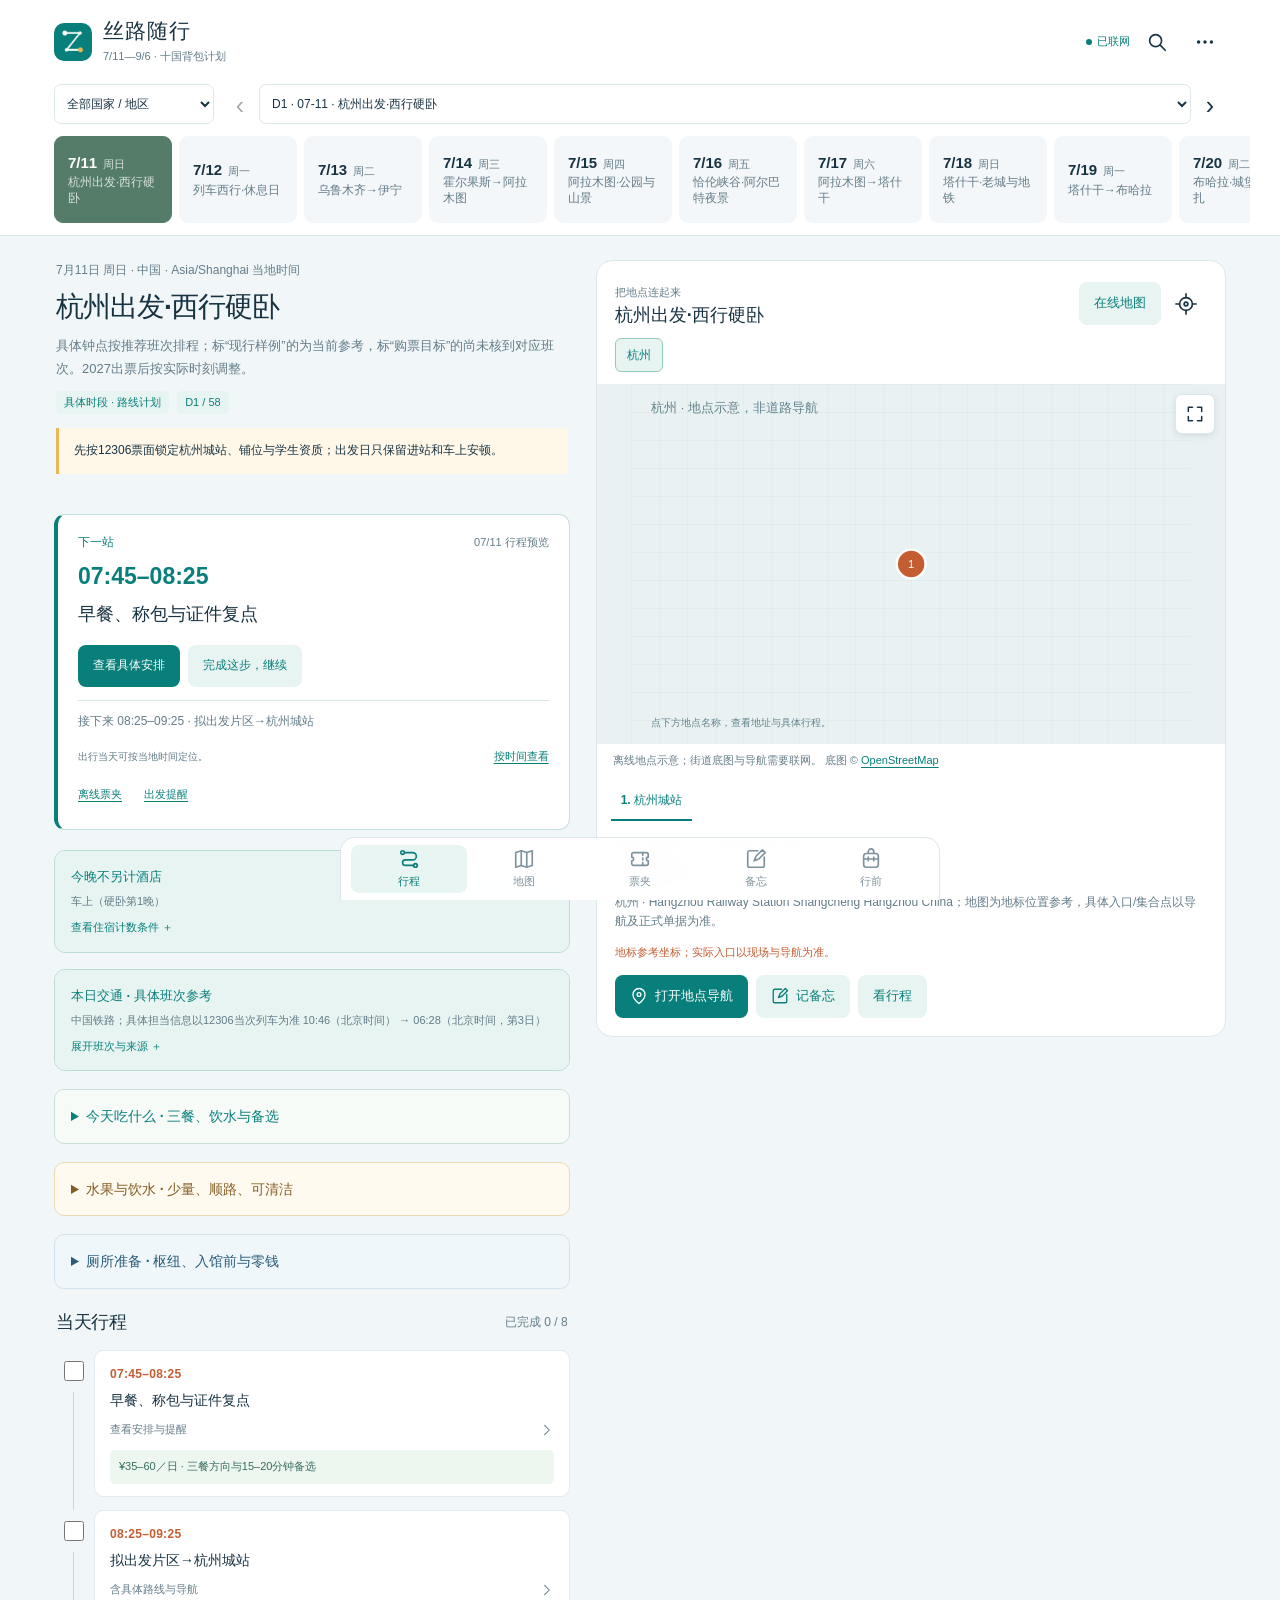
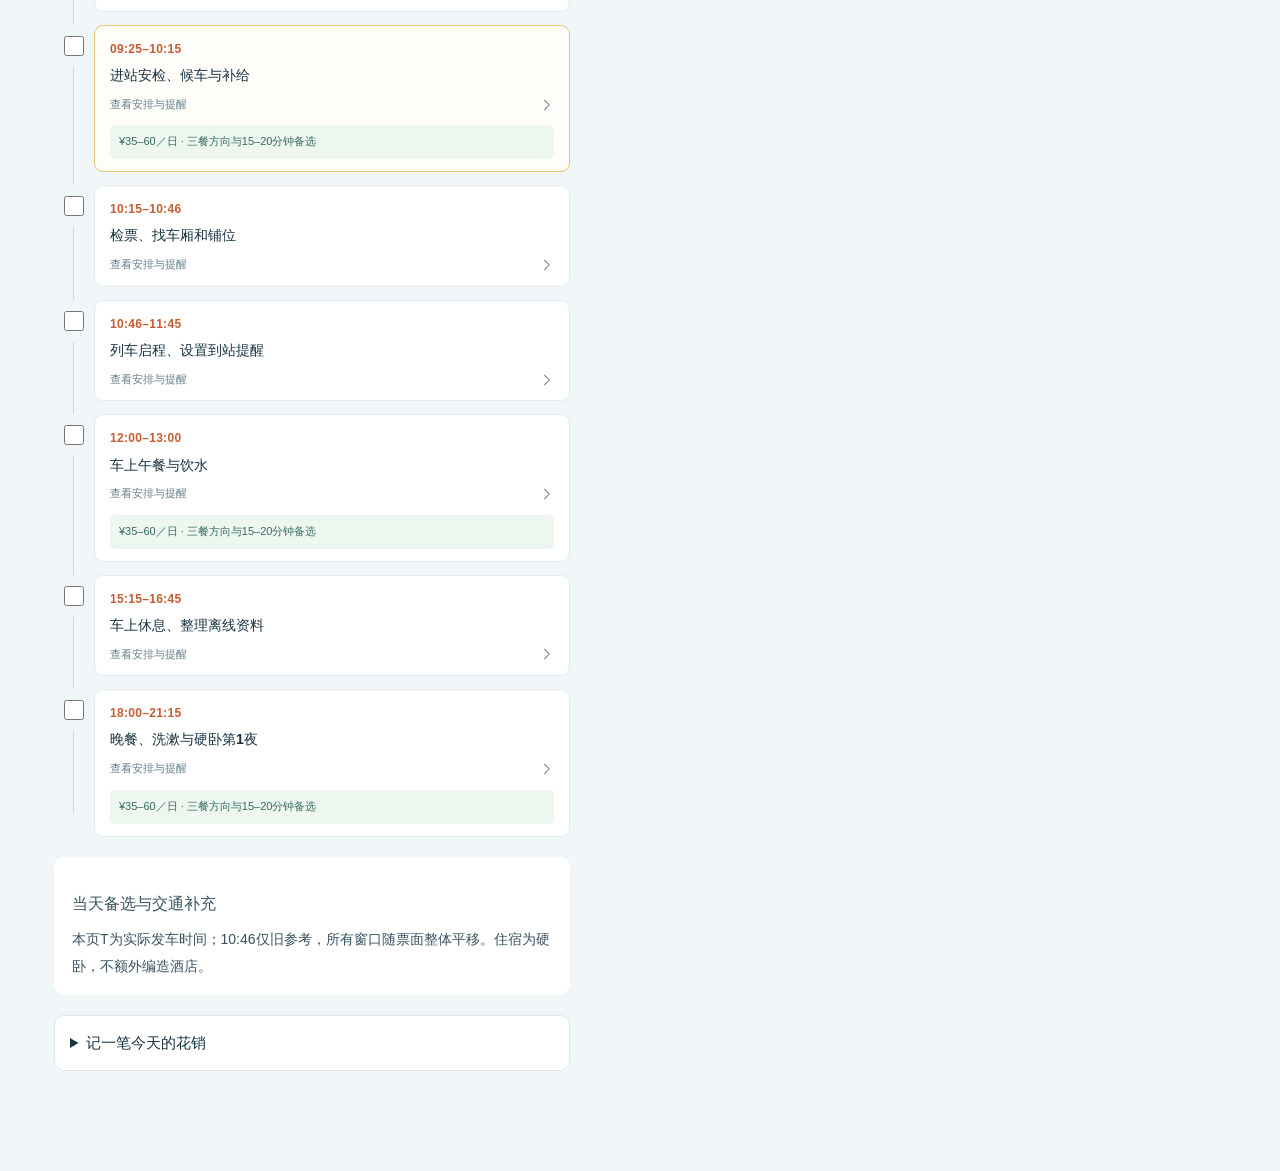
==== index.html @ de825d1d "Confirm JU851 and Pegasus Egypt flights without exposing payments" ====
<!doctype html>
<html lang="zh-CN">
<head>
  <meta charset="utf-8">
  <meta name="viewport" content="width=device-width,initial-scale=1,viewport-fit=cover">
  <meta name="theme-color" content="#087f7a">
  <meta name="apple-mobile-web-app-capable" content="yes">
  <meta name="apple-mobile-web-app-status-bar-style" content="default">
  <meta name="description" content="2027暑假十国背包计划，58天逐日路线、地图、预算、备忘与离线票夹。">
  <title>丝路随行 · 地图与备忘</title>
  <link rel="manifest" href="./manifest.webmanifest">
  <link rel="icon" href="./icon-192.png">
  <link rel="apple-touch-icon" href="./icon-192.png">
  <link rel="stylesheet" href="./vendor/leaflet.css">
  <link rel="stylesheet" href="./app.css?v=20">
  <link rel="stylesheet" href="./stays.css?v=20">
  <link rel="stylesheet" href="./postcards.css?v=20">
  <script defer src="./data.js?v=20"></script>
  <script defer src="./food.js?v=20"></script>
  <link rel="stylesheet" href="./dining.css?v=20">
  <script defer src="./dining-data.js?v=20"></script>
  <script defer src="./dining.js?v=20"></script>
  <script defer src="./fruit.js?v=20"></script>
  <script defer src="./toilets.js?v=20"></script>
  <script defer src="./vendor/leaflet.js"></script>
  <script defer src="./stays.js?v=20"></script>
  <script defer src="./postcards.js?v=20"></script>
  <script defer src="./private-vault.js?v=20"></script>
  <script defer src="./preparation.js?v=20"></script>
  <script defer src="./trip-tools.js?v=20"></script>
  <script defer src="./planning.js?v=20"></script>
  <script defer src="./flight-watch.js?v=20"></script>
  <link rel="stylesheet" href="./booking-calendar.css?v=20">
  <script defer src="./booking-data.js?v=20"></script>
  <script defer src="./booking-calendar.js?v=20"></script>
  <script defer src="./fare-targets.js?v=20"></script>
  <script defer src="./revision58.js?v=20"></script>
  <script defer src="./app.js?v=20"></script>
</head>
<body data-view="journey">
  <header class="app-header">
    <div class="header-inner">
      <button class="brand" data-view="journey" aria-label="丝路随行首页"><img src="./icon-192.png" alt="" width="38" height="38"><span><strong>丝路随行</strong><small>7/11—9/6 · 十国背包计划</small></span></button>
      <div class="header-actions"><span class="connection" id="connection" role="status">准备就绪</span><button class="icon-button" id="search-open" aria-label="搜索行程" data-icon="search"></button><button class="icon-button" id="help-open" aria-label="离线、安装与备份" data-icon="more"></button></div>
    </div>
    <div class="trip-navigator"><label><span class="sr-only">按国家选择</span><select id="country-filter" aria-label="按国家选择"></select></label><div class="day-select"><button class="icon-button" id="day-prev" aria-label="前一天">‹</button><label><span class="sr-only">跳到行程日期</span><select id="day-jump" aria-label="跳到行程日期"></select></label><button class="icon-button" id="day-next" aria-label="后一天">›</button></div></div>
    <nav class="day-strip" aria-label="选择行程日期" id="day-tabs"></nav>
  </header>
  <main class="app-main">
    <section id="journey-view" class="journey-view" aria-label="当天行程"></section>
    <section id="map-view" class="map-view" aria-label="地图">
      <div class="map-top"><div><span class="section-kicker">把地点连起来</span><h2 id="map-title">当天路线</h2></div><div class="map-top-actions"><button class="soft-button" id="map-mode">路线示意</button><button class="icon-button" id="map-locate" aria-label="定位我" data-icon="locate"></button></div></div>
      <div class="city-strip" id="city-tabs" aria-label="地图城市"></div>
      <div class="map-canvas-wrap"><div id="map-canvas" aria-label="可缩放的当天地点地图"></div><div id="map-sketch" class="map-sketch" hidden></div><button class="fit-map" id="map-fit" aria-label="显示当天全部地点" data-icon="expand"></button></div>
      <p class="map-caption" id="map-caption">连线仅示意游览顺序；实际道路与换乘请看导航。</p>
      <div class="place-strip" id="place-strip" aria-label="选择地点"></div>
      <div id="place-card" class="place-card"></div>
      <div id="dining-map-list"></div>
    </section>
    <section id="vault-view" class="vault-view" aria-label="离线票夹"></section>
    <section id="notes-view" class="notes-view" aria-label="备忘与清单"></section>
    <section id="guide-view" class="guide-view" aria-label="行前资料"></section>
  </main>
  <nav class="bottom-nav" aria-label="主要功能">
    <button data-view="journey" aria-current="page"><span data-icon="route"></span><span>行程</span></button>
    <button data-view="map"><span data-icon="map"></span><span>地图</span></button>
    <button data-view="vault"><span data-icon="ticket"></span><span>票夹</span></button>
    <button data-view="notes"><span data-icon="note"></span><span>备忘</span></button>
    <button data-view="guide"><span data-icon="bag"></span><span>行前</span></button>
  </nav>
  <dialog id="search-dialog" class="search-dialog"><div class="dialog-top"><h2>找一找</h2><button class="icon-button" data-close="search-dialog" aria-label="关闭搜索" data-icon="close"></button></div><label class="search-box"><span data-icon="search"></span><input id="search-input" type="search" placeholder="厕所、餐店、瀑布、车站、时间…" autocomplete="off"></label><div id="search-results" class="search-results"></div></dialog>
  <dialog id="help-dialog" class="help-dialog"><div class="dialog-top"><h2>放进口袋</h2><button class="icon-button" data-close="help-dialog" aria-label="关闭帮助" data-icon="close"></button></div><div class="help-content"><h3>像应用一样使用</h3><p>用手机的 Safari 或 Chrome 打开。在浏览器菜单中选择“添加到主屏幕”。微信里看不到这一项时，先用手机浏览器打开。</p><button class="primary-button" id="install-app" hidden>添加到主屏幕</button><p class="app-version">2027十国58天已购航班 v20 · 私密资料口令加密</p><button class="soft-button" id="update-app">检查更新并重新打开</button><h3>独立离线文件</h3><p><a href="./silkloop-offline.html" download="丝路随行_58天离线行程.html">下载完整离线行程 HTML</a>。包含计划、地图示意和行前资料，不含本机备忘、航班观察或票据。</p><h3>先联网打开一次</h3><p id="offline-state">正在准备离线内容…</p><p>行程、厕所位置参考、餐店预算与排队建议、地点示意、清单和备忘可以离线使用。街道底图、实时路线与官网需要网络；这里不会下载整座城市的离线地图。</p><h3>公开行程与加密私密区分开</h3><p>切换手机或浏览器不会自动同步。旅途中可以导出一份备份，之后合并导入；清理浏览器数据会清除本机备忘与票夹。更新应用会保留本机记录。</p><div class="help-actions"><button class="primary-button" id="export-data">导出公开清单进度</button><label class="soft-button file-label">导入备份<input type="file" id="import-data" accept="application/json,.json"></label></div><p class="minor">此导出只含公开清单进度。酒店、航班、私人备忘和实付记录请在私密区导出加密备份；票夹附件原件另存。</p><p class="saved-state" id="storage-state"></p><p class="minor">本轮更新2026/11/10；SJJ航段按本人确认，其他未购航班仍待落实，报价与营业时间需出发前复核。地标与城市参考坐标已区分；实际入口、道路和班次以导航及票面为准。底图 © OpenStreetMap 贡献者。</p></div></dialog>
  <div class="toast" id="toast" role="status" aria-live="polite"></div>
  <noscript><p class="no-script">请在支持 JavaScript 的手机浏览器中打开，以使用日期切换、地图与备忘。</p></noscript>
</body>
</html>
---- vendor/leaflet.css ----
/* required styles */

.leaflet-pane,
.leaflet-tile,
.leaflet-marker-icon,
.leaflet-marker-shadow,
.leaflet-tile-container,
.leaflet-pane > svg,
.leaflet-pane > canvas,
.leaflet-zoom-box,
.leaflet-image-layer,
.leaflet-layer {
	position: absolute;
	left: 0;
	top: 0;
	}
.leaflet-container {
	overflow: hidden;
	}
.leaflet-tile,
.leaflet-marker-icon,
.leaflet-marker-shadow {
	-webkit-user-select: none;
	   -moz-user-select: none;
	        user-select: none;
	  -webkit-user-drag: none;
	}
/* Prevents IE11 from highlighting tiles in blue */
.leaflet-tile::selection {
	background: transparent;
}
/* Safari renders non-retina tile on retina better with this, but Chrome is worse */
.leaflet-safari .leaflet-tile {
	image-rendering: -webkit-optimize-contrast;
	}
/* hack that prevents hw layers "stretching" when loading new tiles */
.leaflet-safari .leaflet-tile-container {
	width: 1600px;
	height: 1600px;
	-webkit-transform-origin: 0 0;
	}
.leaflet-marker-icon,
.leaflet-marker-shadow {
	display: block;
	}
/* .leaflet-container svg: reset svg max-width decleration shipped in Joomla! (joomla.org) 3.x */
/* .leaflet-container img: map is broken in FF if you have max-width: 100% on tiles */
.leaflet-container .leaflet-overlay-pane svg {
	max-width: none !important;
	max-height: none !important;
	}
.leaflet-container .leaflet-marker-pane img,
.leaflet-container .leaflet-shadow-pane img,
.leaflet-container .leaflet-tile-pane img,
.leaflet-container img.leaflet-image-layer,
.leaflet-container .leaflet-tile {
	max-width: none !important;
	max-height: none !important;
	width: auto;
	padding: 0;
	}

.leaflet-container img.leaflet-tile {
	/* See: https://bugs.chromium.org/p/chromium/issues/detail?id=600120 */
	mix-blend-mode: plus-lighter;
}

.leaflet-container.leaflet-touch-zoom {
	-ms-touch-action: pan-x pan-y;
	touch-action: pan-x pan-y;
	}
.leaflet-container.leaflet-touch-drag {
	-ms-touch-action: pinch-zoom;
	/* Fallback for FF which doesn't support pinch-zoom */
	touch-action: none;
	touch-action: pinch-zoom;
}
.leaflet-container.leaflet-touch-drag.leaflet-touch-zoom {
	-ms-touch-action: none;
	touch-action: none;
}
.leaflet-container {
	-webkit-tap-highlight-color: transparent;
}
.leaflet-container a {
	-webkit-tap-highlight-color: rgba(51, 181, 229, 0.4);
}
.leaflet-tile {
	filter: inherit;
	visibility: hidden;
	}
.leaflet-tile-loaded {
	visibility: inherit;
	}
.leaflet-zoom-box {
	width: 0;
	height: 0;
	-moz-box-sizing: border-box;
	     box-sizing: border-box;
	z-index: 800;
	}
/* workaround for https://bugzilla.mozilla.org/show_bug.cgi?id=888319 */
.leaflet-overlay-pane svg {
	-moz-user-select: none;
	}

.leaflet-pane         { z-index: 400; }

.leaflet-tile-pane    { z-index: 200; }
.leaflet-overlay-pane { z-index: 400; }
.leaflet-shadow-pane  { z-index: 500; }
.leaflet-marker-pane  { z-index: 600; }
.leaflet-tooltip-pane   { z-index: 650; }
.leaflet-popup-pane   { z-index: 700; }

.leaflet-map-pane canvas { z-index: 100; }
.leaflet-map-pane svg    { z-index: 200; }

.leaflet-vml-shape {
	width: 1px;
	height: 1px;
	}
.lvml {
	behavior: url(#default#VML);
	display: inline-block;
	position: absolute;
	}


/* control positioning */

.leaflet-control {
	position: relative;
	z-index: 800;
	pointer-events: visiblePainted; /* IE 9-10 doesn't have auto */
	pointer-events: auto;
	}
.leaflet-top,
.leaflet-bottom {
	position: absolute;
	z-index: 1000;
	pointer-events: none;
	}
.leaflet-top {
	top: 0;
	}
.leaflet-right {
	right: 0;
	}
.leaflet-bottom {
	bottom: 0;
	}
.leaflet-left {
	left: 0;
	}
.leaflet-control {
	float: left;
	clear: both;
	}
.leaflet-right .leaflet-control {
	float: right;
	}
.leaflet-top .leaflet-control {
	margin-top: 10px;
	}
.leaflet-bottom .leaflet-control {
	margin-bottom: 10px;
	}
.leaflet-left .leaflet-control {
	margin-left: 10px;
	}
.leaflet-right .leaflet-control {
	margin-right: 10px;
	}


/* zoom and fade animations */

.leaflet-fade-anim .leaflet-popup {
	opacity: 0;
	-webkit-transition: opacity 0.2s linear;
	   -moz-transition: opacity 0.2s linear;
	        transition: opacity 0.2s linear;
	}
.leaflet-fade-anim .leaflet-map-pane .leaflet-popup {
	opacity: 1;
	}
.leaflet-zoom-animated {
	-webkit-transform-origin: 0 0;
	    -ms-transform-origin: 0 0;
	        transform-origin: 0 0;
	}
svg.leaflet-zoom-animated {
	will-change: transform;
}

.leaflet-zoom-anim .leaflet-zoom-animated {
	-webkit-transition: -webkit-transform 0.25s cubic-bezier(0,0,0.25,1);
	   -moz-transition:    -moz-transform 0.25s cubic-bezier(0,0,0.25,1);
	        transition:         transform 0.25s cubic-bezier(0,0,0.25,1);
	}
.leaflet-zoom-anim .leaflet-tile,
.leaflet-pan-anim .leaflet-tile {
	-webkit-transition: none;
	   -moz-transition: none;
	        transition: none;
	}

.leaflet-zoom-anim .leaflet-zoom-hide {
	visibility: hidden;
	}


/* cursors */

.leaflet-interactive {
	cursor: pointer;
	}
.leaflet-grab {
	cursor: -webkit-grab;
	cursor:    -moz-grab;
	cursor:         grab;
	}
.leaflet-crosshair,
.leaflet-crosshair .leaflet-interactive {
	cursor: crosshair;
	}
.leaflet-popup-pane,
.leaflet-control {
	cursor: auto;
	}
.leaflet-dragging .leaflet-grab,
.leaflet-dragging .leaflet-grab .leaflet-interactive,
.leaflet-dragging .leaflet-marker-draggable {
	cursor: move;
	cursor: -webkit-grabbing;
	cursor:    -moz-grabbing;
	cursor:         grabbing;
	}

/* marker & overlays interactivity */
.leaflet-marker-icon,
.leaflet-marker-shadow,
.leaflet-image-layer,
.leaflet-pane > svg path,
.leaflet-tile-container {
	pointer-events: none;
	}

.leaflet-marker-icon.leaflet-interactive,
.leaflet-image-layer.leaflet-interactive,
.leaflet-pane > svg path.leaflet-interactive,
svg.leaflet-image-layer.leaflet-interactive path {
	pointer-events: visiblePainted; /* IE 9-10 doesn't have auto */
	pointer-events: auto;
	}

/* visual tweaks */

.leaflet-container {
	background: #ddd;
	outline-offset: 1px;
	}
.leaflet-container a {
	color: #0078A8;
	}
.leaflet-zoom-box {
	border: 2px dotted #38f;
	background: rgba(255,255,255,0.5);
	}


/* general typography */
.leaflet-container {
	font-family: "Helvetica Neue", Arial, Helvetica, sans-serif;
	font-size: 12px;
	font-size: 0.75rem;
	line-height: 1.5;
	}


/* general toolbar styles */

.leaflet-bar {
	box-shadow: 0 1px 5px rgba(0,0,0,0.65);
	border-radius: 4px;
	}
.leaflet-bar a {
	background-color: #fff;
	border-bottom: 1px solid #ccc;
	width: 26px;
	height: 26px;
	line-height: 26px;
	display: block;
	text-align: center;
	text-decoration: none;
	color: black;
	}
.leaflet-bar a,
.leaflet-control-layers-toggle {
	background-position: 50% 50%;
	background-repeat: no-repeat;
	display: block;
	}
.leaflet-bar a:hover,
.leaflet-bar a:focus {
	background-color: #f4f4f4;
	}
.leaflet-bar a:first-child {
	border-top-left-radius: 4px;
	border-top-right-radius: 4px;
	}
.leaflet-bar a:last-child {
	border-bottom-left-radius: 4px;
	border-bottom-right-radius: 4px;
	border-bottom: none;
	}
.leaflet-bar a.leaflet-disabled {
	cursor: default;
	background-color: #f4f4f4;
	color: #bbb;
	}

.leaflet-touch .leaflet-bar a {
	width: 30px;
	height: 30px;
	line-height: 30px;
	}
.leaflet-touch .leaflet-bar a:first-child {
	border-top-left-radius: 2px;
	border-top-right-radius: 2px;
	}
.leaflet-touch .leaflet-bar a:last-child {
	border-bottom-left-radius: 2px;
	border-bottom-right-radius: 2px;
	}

/* zoom control */

.leaflet-control-zoom-in,
.leaflet-control-zoom-out {
	font: bold 18px 'Lucida Console', Monaco, monospace;
	text-indent: 1px;
	}

.leaflet-touch .leaflet-control-zoom-in, .leaflet-touch .leaflet-control-zoom-out  {
	font-size: 22px;
	}


/* layers control */

.leaflet-control-layers {
	box-shadow: 0 1px 5px rgba(0,0,0,0.4);
	background: #fff;
	border-radius: 5px;
	}
.leaflet-control-layers-toggle {
	background-image: url(images/layers.png);
	width: 36px;
	height: 36px;
	}
.leaflet-retina .leaflet-control-layers-toggle {
	background-image: url(images/layers-2x.png);
	background-size: 26px 26px;
	}
.leaflet-touch .leaflet-control-layers-toggle {
	width: 44px;
	height: 44px;
	}
.leaflet-control-layers .leaflet-control-layers-list,
.leaflet-control-layers-expanded .leaflet-control-layers-toggle {
	display: none;
	}
.leaflet-control-layers-expanded .leaflet-control-layers-list {
	display: block;
	position: relative;
	}
.leaflet-control-layers-expanded {
	padding: 6px 10px 6px 6px;
	color: #333;
	background: #fff;
	}
.leaflet-control-layers-scrollbar {
	overflow-y: scroll;
	overflow-x: hidden;
	padding-right: 5px;
	}
.leaflet-control-layers-selector {
	margin-top: 2px;
	position: relative;
	top: 1px;
	}
.leaflet-control-layers label {
	display: block;
	font-size: 13px;
	font-size: 1.08333em;
	}
.leaflet-control-layers-separator {
	height: 0;
	border-top: 1px solid #ddd;
	margin: 5px -10px 5px -6px;
	}

/* Default icon URLs */
.leaflet-default-icon-path { /* used only in path-guessing heuristic, see L.Icon.Default */
	background-image: url(images/marker-icon.png);
	}


/* attribution and scale controls */

.leaflet-container .leaflet-control-attribution {
	background: #fff;
	background: rgba(255, 255, 255, 0.8);
	margin: 0;
	}
.leaflet-control-attribution,
.leaflet-control-scale-line {
	padding: 0 5px;
	color: #333;
	line-height: 1.4;
	}
.leaflet-control-attribution a {
	text-decoration: none;
	}
.leaflet-control-attribution a:hover,
.leaflet-control-attribution a:focus {
	text-decoration: underline;
	}
.leaflet-attribution-flag {
	display: inline !important;
	vertical-align: baseline !important;
	width: 1em;
	height: 0.6669em;
	}
.leaflet-left .leaflet-control-scale {
	margin-left: 5px;
	}
.leaflet-bottom .leaflet-control-scale {
	margin-bottom: 5px;
	}
.leaflet-control-scale-line {
	border: 2px solid #777;
	border-top: none;
	line-height: 1.1;
	padding: 2px 5px 1px;
	white-space: nowrap;
	-moz-box-sizing: border-box;
	     box-sizing: border-box;
	background: rgba(255, 255, 255, 0.8);
	text-shadow: 1px 1px #fff;
	}
.leaflet-control-scale-line:not(:first-child) {
	border-top: 2px solid #777;
	border-bottom: none;
	margin-top: -2px;
	}
.leaflet-control-scale-line:not(:first-child):not(:last-child) {
	border-bottom: 2px solid #777;
	}

.leaflet-touch .leaflet-control-attribution,
.leaflet-touch .leaflet-control-layers,
.leaflet-touch .leaflet-bar {
	box-shadow: none;
	}
.leaflet-touch .leaflet-control-layers,
.leaflet-touch .leaflet-bar {
	border: 2px solid rgba(0,0,0,0.2);
	background-clip: padding-box;
	}


/* popup */

.leaflet-popup {
	position: absolute;
	text-align: center;
	margin-bottom: 20px;
	}
.leaflet-popup-content-wrapper {
	padding: 1px;
	text-align: left;
	border-radius: 12px;
	}
.leaflet-popup-content {
	margin: 13px 24px 13px 20px;
	line-height: 1.3;
	font-size: 13px;
	font-size: 1.08333em;
	min-height: 1px;
	}
.leaflet-popup-content p {
	margin: 17px 0;
	margin: 1.3em 0;
	}
.leaflet-popup-tip-container {
	width: 40px;
	height: 20px;
	position: absolute;
	left: 50%;
	margin-top: -1px;
	margin-left: -20px;
	overflow: hidden;
	pointer-events: none;
	}
.leaflet-popup-tip {
	width: 17px;
	height: 17px;
	padding: 1px;

	margin: -10px auto 0;
	pointer-events: auto;

	-webkit-transform: rotate(45deg);
	   -moz-transform: rotate(45deg);
	    -ms-transform: rotate(45deg);
	        transform: rotate(45deg);
	}
.leaflet-popup-content-wrapper,
.leaflet-popup-tip {
	background: white;
	color: #333;
	box-shadow: 0 3px 14px rgba(0,0,0,0.4);
	}
.leaflet-container a.leaflet-popup-close-button {
	position: absolute;
	top: 0;
	right: 0;
	border: none;
	text-align: center;
	width: 24px;
	height: 24px;
	font: 16px/24px Tahoma, Verdana, sans-serif;
	color: #757575;
	text-decoration: none;
	background: transparent;
	}
.leaflet-container a.leaflet-popup-close-button:hover,
.leaflet-container a.leaflet-popup-close-button:focus {
	color: #585858;
	}
.leaflet-popup-scrolled {
	overflow: auto;
	}

.leaflet-oldie .leaflet-popup-content-wrapper {
	-ms-zoom: 1;
	}
.leaflet-oldie .leaflet-popup-tip {
	width: 24px;
	margin: 0 auto;

	-ms-filter: "progid:DXImageTransform.Microsoft.Matrix(M11=0.70710678, M12=0.70710678, M21=-0.70710678, M22=0.70710678)";
	filter: progid:DXImageTransform.Microsoft.Matrix(M11=0.70710678, M12=0.70710678, M21=-0.70710678, M22=0.70710678);
	}

.leaflet-oldie .leaflet-control-zoom,
.leaflet-oldie .leaflet-control-layers,
.leaflet-oldie .leaflet-popup-content-wrapper,
.leaflet-oldie .leaflet-popup-tip {
	border: 1px solid #999;
	}


/* div icon */

.leaflet-div-icon {
	background: #fff;
	border: 1px solid #666;
	}


/* Tooltip */
/* Base styles for the element that has a tooltip */
.leaflet-tooltip {
	position: absolute;
	padding: 6px;
	background-color: #fff;
	border: 1px solid #fff;
	border-radius: 3px;
	color: #222;
	white-space: nowrap;
	-webkit-user-select: none;
	-moz-user-select: none;
	-ms-user-select: none;
	user-select: none;
	pointer-events: none;
	box-shadow: 0 1px 3px rgba(0,0,0,0.4);
	}
.leaflet-tooltip.leaflet-interactive {
	cursor: pointer;
	pointer-events: auto;
	}
.leaflet-tooltip-top:before,
.leaflet-tooltip-bottom:before,
.leaflet-tooltip-left:before,
.leaflet-tooltip-right:before {
	position: absolute;
	pointer-events: none;
	border: 6px solid transparent;
	background: transparent;
	content: "";
	}

/* Directions */

.leaflet-tooltip-bottom {
	margin-top: 6px;
}
.leaflet-tooltip-top {
	margin-top: -6px;
}
.leaflet-tooltip-bottom:before,
.leaflet-tooltip-top:before {
	left: 50%;
	margin-left: -6px;
	}
.leaflet-tooltip-top:before {
	bottom: 0;
	margin-bottom: -12px;
	border-top-color: #fff;
	}
.leaflet-tooltip-bottom:before {
	top: 0;
	margin-top: -12px;
	margin-left: -6px;
	border-bottom-color: #fff;
	}
.leaflet-tooltip-left {
	margin-left: -6px;
}
.leaflet-tooltip-right {
	margin-left: 6px;
}
.leaflet-tooltip-left:before,
.leaflet-tooltip-right:before {
	top: 50%;
	margin-top: -6px;
	}
.leaflet-tooltip-left:before {
	right: 0;
	margin-right: -12px;
	border-left-color: #fff;
	}
.leaflet-tooltip-right:before {
	left: 0;
	margin-left: -12px;
	border-right-color: #fff;
	}

/* Printing */

@media print {
	/* Prevent printers from removing background-images of controls. */
	.leaflet-control {
		-webkit-print-color-adjust: exact;
		print-color-adjust: exact;
		}
	}
---- app.css ----
:root{--bg:#f1f6f8;--paper:#fff;--ink:#183342;--muted:#637c88;--teal:#087f7a;--light:#e8f4f1;--line:#dce6eb;--orange:#c45d32;--gold:#e7ba56;--day:#087f7a;--safe:env(safe-area-inset-bottom,0px);font-family:-apple-system,BlinkMacSystemFont,"Segoe UI","PingFang SC","Microsoft YaHei",sans-serif;color:var(--ink);background:var(--bg);font-synthesis:none;text-rendering:optimizeLegibility;-webkit-tap-highlight-color:transparent}
*{box-sizing:border-box}body{margin:0;font-size:15px;line-height:1.6}button,input,textarea,select{font:inherit}button,a,input,textarea,select{touch-action:manipulation}button{cursor:pointer;color:inherit}button{border:0;background:none}a{color:var(--teal);text-underline-offset:3px}button:focus-visible,a:focus-visible,input:focus-visible,textarea:focus-visible,select:focus-visible,summary:focus-visible{outline:3px solid var(--gold);outline-offset:3px}button:disabled{opacity:.4;cursor:default}button svg,span[data-icon] svg{width:22px;height:22px;display:block;fill:none;stroke:currentColor;stroke-width:1.8;stroke-linecap:round;stroke-linejoin:round}input[type=checkbox]{accent-color:var(--teal);width:20px;height:20px;flex:none}h1,h2,h3,p{margin:0}h2{font-size:23px;line-height:1.4;letter-spacing:-.5px}h3{font-size:17px;line-height:1.5}small,.minor{font-size:12px;color:var(--muted)}[hidden]{display:none!important}.app-header{background:#fffffff5;position:sticky;top:0;z-index:800;border-bottom:1px solid var(--line);backdrop-filter:blur(14px)}.header-inner{max-width:1220px;margin:auto;display:flex;align-items:center;justify-content:space-between;padding:18px 24px 8px;gap:10px}.brand{padding:0;display:flex;text-align:left;align-items:center;gap:11px;min-height:44px}.brand img{border-radius:10px}.brand strong{display:block;font-size:21px;letter-spacing:1px;line-height:1.25}.brand small{display:block;font-size:11px;margin-top:4px;white-space:nowrap}.header-actions{display:flex;align-items:center;gap:6px}.icon-button{display:inline-grid;place-items:center;width:42px;height:42px;flex:none;border-radius:50%}.icon-button:hover{background:var(--light)}.connection{color:var(--teal);font-size:11px;white-space:nowrap}.connection:before{content:"";display:inline-block;width:6px;height:6px;background:currentColor;border-radius:100%;margin-right:5px}.connection.offline{color:var(--orange)}.day-strip{max-width:1220px;margin:auto;display:flex;gap:7px;overflow-x:auto;padding:12px 24px;scrollbar-width:none}.day-strip::-webkit-scrollbar{display:none}.day-tab{flex:1;min-width:118px;text-align:left;padding:8px 13px;border-radius:9px;line-height:1.3;min-height:56px;background:#f4f7f9;border:1px solid transparent}.day-tab strong{font-size:15px;font-variant-numeric:tabular-nums}.day-tab span{font-size:11px;color:var(--muted);margin-left:6px}.day-tab small{display:block;margin-top:3px}.day-tab[aria-selected=true]{color:#fff;background:var(--day);border-color:var(--day)}.day-tab[aria-selected=true] small,.day-tab[aria-selected=true] span{color:#ffffffc7}.app-main{max-width:1220px;margin:0 auto;padding:24px 24px calc(100px + var(--safe));display:grid;grid-template-columns:minmax(340px,.9fr) minmax(390px,1.1fr);gap:26px;align-items:start}.journey-view,.map-view,.notes-view,.guide-view{min-width:0}.notes-view,.guide-view{grid-column:1/-1;max-width:850px;width:100%;margin:auto;display:none}.map-view{position:sticky;top:165px;background:white;border:1px solid var(--line);border-radius:16px;overflow:hidden}.map-top{display:flex;justify-content:space-between;align-items:center;padding:18px 18px 10px;gap:10px}.map-top h2{font-size:18px;letter-spacing:0}.section-kicker{color:var(--muted);font-size:11px}.map-top-actions{display:flex;align-items:center;gap:4px}.city-strip{display:flex;gap:7px;overflow:auto;padding:0 18px 12px}.chip{border:1px solid var(--line);background:#fff;border-radius:6px;padding:6px 11px;font-size:12px;white-space:nowrap;min-height:34px}.chip[aria-pressed=true]{color:var(--teal);border-color:#94c9bf;background:var(--light)}.map-canvas-wrap{height:360px;position:relative;background:#e6eff0}.map-canvas-wrap #map-canvas{height:100%;width:100%;z-index:1;background:#edf4f5}.map-sketch{position:absolute;inset:0;background:#e9f1f3;z-index:3}.map-sketch svg{width:100%;height:100%}.fit-map{position:absolute;right:10px;top:10px;z-index:500;background:#fff;border:1px solid var(--line);border-radius:7px;padding:9px;box-shadow:0 2px 6px #1933421a}.fit-map svg{width:20px;height:20px;fill:none;stroke:currentColor;stroke-width:1.8}.map-caption{font-size:11px;color:var(--muted);padding:8px 16px 0}.place-strip{display:flex;overflow-x:auto;gap:6px;padding:12px 14px 4px;scrollbar-width:thin}.place-chip{font-size:12px;white-space:nowrap;padding:8px 10px;border-bottom:2px solid transparent;min-height:39px}.place-chip[aria-pressed=true]{color:var(--teal);border-color:var(--teal);font-weight:650}.place-card{padding:12px 18px 18px}.place-card h3{font-size:19px}.place-meta{display:flex;align-items:center;gap:9px;margin-bottom:5px;color:var(--orange);font-size:12px}.place-card p{font-size:12px;color:var(--muted);margin:3px 0 13px;overflow-wrap:anywhere}.place-actions{display:flex;flex-wrap:wrap;gap:8px}.primary-button,.soft-button{display:inline-flex;align-items:center;justify-content:center;gap:7px;min-height:43px;padding:9px 15px;border-radius:8px;font-size:13px;text-decoration:none;line-height:1.45}.primary-button{color:#fff;background:var(--teal)}.primary-button:hover{background:#066964}.soft-button{color:var(--teal);background:var(--light)}.primary-button svg,.soft-button svg{height:18px;width:18px}.day-heading{padding:0 2px 15px}.day-heading .date-label{font-size:12px;color:var(--muted);margin-bottom:5px}.day-heading h1{font-size:28px;line-height:1.4;letter-spacing:-1px;margin:0 0 8px}.day-heading p{color:var(--muted);font-size:13px;line-height:1.8}.day-highlights{margin:14px 0 5px;padding:12px 15px;border-left:3px solid var(--gold);background:#fff8e8;font-size:12px;line-height:1.85}.map-peek{display:none}.schedule-heading{display:flex;justify-content:space-between;align-items:center;margin:21px 2px 15px}.schedule-heading h2{font-size:18px}.progress-label{font-size:12px;color:var(--muted)}.schedule{position:relative}.schedule:before{content:"";position:absolute;left:19px;top:24px;bottom:24px;border-left:1px solid #c7d8de}.step{position:relative;display:grid;grid-template-columns:40px minmax(0,1fr);margin-bottom:13px;scroll-margin-top:190px}.step-check{display:grid;place-items:center;align-self:start;z-index:1;background:var(--bg);height:42px;padding:10px;cursor:pointer}.step-check input{margin:0;border-radius:50%}.step-panel{background:#fff;border-radius:9px;overflow:hidden;border:1px solid #e2ebef}.step.highlight .step-panel{border-color:#e5c675;background:#fffdfa}.step.is-done .step-title{color:var(--muted)}.step.is-done .step-time{color:var(--teal)}.step-toggle{width:100%;padding:14px 15px 12px;display:block;text-align:left;min-height:68px}.step-time{font-size:12px;font-weight:650;letter-spacing:.3px;color:var(--orange);font-variant-numeric:tabular-nums;display:block;margin-bottom:5px}.step-title{font-size:14px;line-height:1.7;display:block;font-weight:600}.step-expand{display:flex;justify-content:space-between;align-items:center;color:var(--muted);font-size:11px;margin-top:8px}.step-expand svg{height:14px;width:14px}.step-detail{padding:0 15px 14px;color:#48616d;font-size:13px;line-height:1.9}.step-detail p{margin:0 0 8px}.step-detail a{display:inline-block;max-width:100%;font-size:12px;margin:4px 8px 5px 0;overflow-wrap:anywhere}.step-controls{display:flex;gap:8px;padding-top:3px}.step-controls .soft-button{min-height:35px;font-size:11px;padding:7px 10px}.extras{padding:15px 18px;background:#fff;border-radius:10px;margin:20px 0}.prose{font-size:14px;color:#385360;line-height:1.95;overflow-wrap:anywhere}.prose h2{font-size:21px;margin:16px 0 14px}.prose h3{font-size:16px;margin:20px 0 10px}.prose p{margin:12px 0}.prose a{display:inline-block;max-width:100%;margin:2px 3px 2px 0}.prose ul,.prose ol{padding-left:21px}.prose li{margin:9px 0}.prose table{display:block;max-width:100%;overflow:auto;border-collapse:collapse;margin:15px 0;font-size:12px;line-height:1.7}.prose th,.prose td{border:1px solid var(--line);padding:9px;min-width:95px;vertical-align:top}.prose th{background:var(--bg)}.prose details{border-top:1px solid var(--line);padding:13px 0}.prose summary{font-weight:650;cursor:pointer;line-height:1.75}.prose details p{font-size:13px}.view-title{display:flex;justify-content:space-between;gap:14px;align-items:center;margin-bottom:20px}.view-title p{font-size:12px;color:var(--muted);margin-top:6px}.note-compose{background:#fff;border-radius:13px;padding:20px;margin:18px 0 25px;border-top:3px solid var(--gold)}textarea,input[type=text],input[type=search],select{border:1px solid #d2e0e5;border-radius:7px;background:#fff;color:var(--ink);padding:11px 12px;width:100%;min-height:44px}textarea{resize:vertical;line-height:1.85;font-size:14px;display:block;min-height:115px}textarea::placeholder,input::placeholder{color:#91a4ad}label.field-label{display:block;font-size:12px;color:var(--muted);margin:12px 0 7px}.compose-foot{display:flex;align-items:center;justify-content:space-between;gap:10px;margin-top:12px}.saved-state{font-size:11px;color:var(--muted);margin:8px 0}.note-card{padding:15px 18px;background:#fff;border-left:3px solid var(--gold);margin-bottom:12px}.note-meta{display:flex;justify-content:space-between;align-items:center;margin-bottom:8px;font-size:12px;color:var(--muted)}.note-card textarea{border:0;background:#fffcf3;padding:9px 11px;min-height:90px}.danger-quiet{font-size:12px;color:#9c5656;min-height:35px;padding:6px 9px}.todo-panel{background:#fff;padding:18px;border-radius:11px;margin-top:25px}.todo-row{display:flex;align-items:flex-start;gap:10px;padding:12px 0;border-bottom:1px solid var(--line)}.todo-row label{display:flex;align-items:flex-start;gap:11px;flex:1;font-size:13px;cursor:pointer}.todo-row input{margin:3px 0 0}.todo-row.done label span{color:var(--muted);text-decoration:line-through}.todo-add{display:flex;gap:8px;margin-top:15px}.guide-grid{display:grid;grid-template-columns:repeat(2,minmax(0,1fr));gap:12px}.guide-tile{background:#fff;border:1px solid var(--line);text-align:left;padding:18px;min-height:107px;border-radius:9px;display:flex;gap:13px;align-items:center}.guide-tile svg{color:var(--teal);width:25px;height:25px;flex:none;fill:none;stroke:currentColor;stroke-width:1.6}.guide-tile strong{font-size:15px;display:block}.guide-tile small{display:block;font-size:11px;margin-top:4px}.guide-article{background:#fff;border-radius:12px;padding:22px}.back-button{display:inline-flex;align-items:center;gap:6px;color:var(--teal);padding:7px 0;margin-bottom:14px;min-height:38px;font-size:13px}.empty-state{border:1px dashed #c8d9df;border-radius:9px;text-align:center;padding:28px 15px;color:var(--muted);font-size:13px}.empty-state svg{width:30px;height:30px;margin:auto auto 10px;fill:none;stroke:currentColor;stroke-width:1.4}.bottom-nav{position:fixed;z-index:900;bottom:0;left:50%;transform:translateX(-50%);background:#fffffff5;display:flex;border:1px solid var(--line);border-bottom:0;border-radius:15px 15px 0 0;padding:7px 10px calc(7px + var(--safe));width:min(600px,100%);backdrop-filter:blur(15px)}.bottom-nav button{flex:1;display:flex;flex-direction:column;align-items:center;gap:3px;color:#7e929b;font-size:11px;min-height:48px;border-radius:8px;justify-content:center}.bottom-nav button[aria-current=page]{color:var(--teal);background:#e9f5f2}.bottom-nav svg{height:21px;width:21px}.toast{position:fixed;z-index:2500;left:50%;bottom:calc(95px + var(--safe));transform:translate(-50%,15px);opacity:0;pointer-events:none;max-width:min(90vw,450px);border-radius:9px;background:#183342;color:#fff;padding:11px 17px;font-size:13px;transition:opacity .18s,transform .18s;text-align:center}.toast.visible{opacity:1;transform:translate(-50%,0)}dialog{border:0;border-radius:17px;background:#fff;color:var(--ink);padding:0;width:min(560px,calc(100% - 24px));max-height:85dvh;box-shadow:0 18px 80px #163b4255}dialog::backdrop{background:#18334266;backdrop-filter:blur(3px)}.dialog-top{display:flex;align-items:center;justify-content:space-between;padding:17px 20px 9px}.dialog-top h2{font-size:20px}.search-box{display:flex;align-items:center;gap:7px;margin:10px 20px 15px;padding:0 12px;border-radius:8px;background:var(--bg)}.search-box input{background:transparent;border:0;padding-left:3px;min-width:0}.search-box svg{width:19px;height:19px;flex:none}.search-results{padding:0 20px 20px;max-height:55dvh;overflow:auto}.search-result{display:block;width:100%;padding:13px 5px;text-align:left;border-bottom:1px solid var(--line)}.search-result span{display:block;font-size:11px;color:var(--orange);margin-bottom:4px}.search-result b{font-size:13px;font-weight:550;line-height:1.75}.help-content{padding:0 23px 24px;font-size:13px;color:#48616d;line-height:1.9}.help-content h3{margin-top:18px;margin-bottom:7px;font-size:16px;color:var(--ink)}.help-actions{display:flex;flex-wrap:wrap;gap:8px;margin:14px 0}.file-label{cursor:pointer}.file-label input{display:none}.no-script{padding:40px}.route-marker{background:none;border:0}.route-marker span{display:grid;place-items:center;width:29px;height:29px;color:#fff;border:2px solid #fff;border-radius:50%;background:var(--teal);font-weight:700;font-size:12px;box-shadow:0 1px 5px #153c4055}.route-marker.selected span{background:var(--orange);width:34px;height:34px}.leaflet-control-attribution{font-size:9px!important}.leaflet-popup-content{font-family:inherit;font-size:12px;color:var(--ink)}body[data-view=notes] .journey-view,body[data-view=guide] .journey-view,body[data-view=map] .journey-view,body[data-view=notes] .map-view,body[data-view=guide] .map-view{display:none}body[data-view=notes] .notes-view,body[data-view=guide] .guide-view{display:block}body[data-view=map] .map-view{grid-column:1/-1;width:100%;position:static}body[data-view=map] .map-canvas-wrap{height:min(54dvh,560px)}
@media(max-width:760px){body{font-size:14px}.header-inner{padding:12px 16px 4px}.brand strong{font-size:19px}.brand small{font-size:10px}.brand img{width:34px;height:34px}.header-actions{gap:0}.connection{display:none}.icon-button{width:38px;height:40px}.day-strip{padding:10px 14px;gap:6px}.day-tab{min-width:94px;flex:0 0 94px;padding:8px 10px;min-height:55px}.day-tab strong{font-size:14px}.day-tab span{font-size:10px;margin-left:5px}.day-tab small{font-size:10px}.app-main{display:block;padding:19px 15px calc(95px + var(--safe))}.day-heading h1{font-size:26px}.day-heading p{font-size:12px}.map-view{display:none;position:static;border-radius:12px}.map-peek{display:flex;align-items:center;justify-content:space-between;padding:13px 16px;background:#e4f1ef;border-radius:9px;margin:14px 0 20px;width:100%;text-align:left;gap:12px;min-height:62px}.map-peek strong{font-size:14px;display:block}.map-peek small{font-size:11px;display:block}.map-peek svg{height:27px;width:27px;fill:none;stroke:var(--teal);stroke-width:1.6}.schedule-heading{margin-top:17px}.step{grid-template-columns:30px minmax(0,1fr);margin-bottom:12px;scroll-margin-top:163px}.schedule:before{left:14px}.step-check{width:29px;padding:5px}.step-check input{width:18px;height:18px}.step-toggle{padding:13px 14px 11px}.step-title{font-size:14px}.step-detail{padding:0 14px 13px}.step-detail p{font-size:13px}.step-expand{font-size:10px}.map-top{padding:15px 14px 10px}.map-top h2{font-size:17px}.map-top .soft-button{font-size:11px;min-height:36px;padding:7px 10px}.city-strip{padding-left:14px}.map-canvas-wrap,body[data-view=map] .map-canvas-wrap{height:48dvh;min-height:310px;max-height:540px}.place-card{padding:10px 15px 15px}.place-card h3{font-size:18px}.view-title h2{font-size:24px}.note-compose{padding:17px}.guide-grid{gap:10px}.guide-tile{padding:15px 12px;min-height:104px;gap:10px}.guide-tile strong{font-size:13px}.guide-tile small{font-size:10px}.guide-tile svg{width:22px;height:22px}.guide-article{padding:17px}.prose{font-size:13px}.prose h2{font-size:19px}.prose table{font-size:11px}.prose td,.prose th{min-width:90px;padding:8px}.bottom-nav{border-radius:0;border-left:0;border-right:0}.help-content{padding-left:20px;padding-right:20px}.map-caption{font-size:10px}}@media(max-width:360px){.brand small{display:none}.header-inner{padding-left:12px;padding-right:10px}.brand strong{font-size:18px}.app-main{padding-left:11px;padding-right:11px}.day-heading h1{font-size:24px}.place-actions .primary-button,.place-actions .soft-button{font-size:12px;padding:8px 11px}.guide-grid{grid-template-columns:1fr}}@media(prefers-reduced-motion:reduce){*{scroll-behavior:auto!important;transition:none!important}}@media print{.app-header,.bottom-nav,.map-view,.map-peek,.step-check,.step-expand,.header-actions{display:none!important}.app-main{display:block;padding:0}.journey-view,.step-detail{display:block!important}.step{display:block}.step-panel{border:0}.step-toggle{padding:5px 0}.step-detail{padding:0}.schedule:before{display:none}}
body[data-view="map"] #map-view{display:block}

.sr-only{position:absolute;width:1px;height:1px;padding:0;margin:-1px;overflow:hidden;clip:rect(0,0,0,0);white-space:nowrap;border:0}
.next-card{margin:20px 0;background:#fff;border:1px solid #c6e1de;border-left:4px solid var(--teal);border-radius:11px;padding:18px 20px}.next-kicker{display:flex;align-items:center;justify-content:space-between;gap:12px;font-size:12px;font-weight:650;color:var(--teal);margin-bottom:8px}.next-kicker span+span{font-size:11px;font-weight:400;color:var(--muted)}.next-time{font-size:23px;font-weight:700;color:var(--teal);font-variant-numeric:tabular-nums;line-height:1.3;margin:10px 0 7px}.next-card h2{font-size:18px;letter-spacing:0;line-height:1.7}.next-address{font-size:12px;color:var(--muted);margin-top:6px}.next-actions{display:flex;flex-wrap:wrap;gap:8px;margin:15px 0 10px}.next-actions .primary-button,.next-actions .soft-button{min-height:42px;font-size:12px}.next-after{border-top:1px solid var(--line);padding-top:11px;margin-top:13px;color:var(--muted);font-size:12px}.next-foot{display:flex;justify-content:space-between;align-items:center;gap:10px;margin-top:10px;font-size:10px;color:var(--muted)}.text-action{color:var(--teal);font-size:11px;min-height:32px;text-decoration:underline;text-underline-offset:3px;white-space:nowrap;padding:4px 0}.next-small-actions{display:flex;gap:22px;margin-top:6px}.travel-tools{display:flex;flex-wrap:wrap;gap:10px;margin:16px 0}.app-version{margin-top:15px;font-size:11px;color:var(--teal)}
.vault-view{display:none;grid-column:1/-1;width:min(860px,100%);margin:auto}body[data-view=vault] .journey-view,body[data-view=vault] .map-view{display:none}body[data-view=vault] .vault-view{display:block}.vault-view .view-title p{margin-top:5px}.vault-count{font-size:12px;color:var(--teal);white-space:nowrap}.vault-info{padding:14px 17px;background:#e8f4f1;border-radius:9px;font-size:12px;margin:16px 0}.vault-info b{font-size:13px}.vault-info p{color:#486b6c;margin-top:5px;line-height:1.9}.vault-upload{padding:19px;background:#fff;border-radius:10px;border:1px solid var(--line);margin:16px 0 23px}.vault-fields{display:grid;grid-template-columns:minmax(0,1fr) minmax(0,1fr);gap:12px;margin-bottom:14px}.vault-fields label,.reminder-fields label{font-size:11px;color:var(--muted);min-width:0}.vault-fields select{margin-top:5px}.vault-import{position:relative;cursor:pointer;min-height:44px;margin-bottom:9px}.vault-import input{position:absolute;width:1px;height:1px;opacity:0;overflow:hidden}.vault-import:focus-within{outline:3px solid var(--gold);outline-offset:3px}.vault-list-top{display:flex;justify-content:space-between;align-items:center;gap:10px;margin:20px 0 14px}.vault-list-top select{font-size:12px;min-height:38px;width:160px}.ticket-card{display:grid;grid-template-columns:44px minmax(0,1fr);gap:14px;padding:18px 0;border-top:1px solid var(--line)}.ticket-symbol{display:grid;place-items:center;background:#fff;color:var(--teal);font-size:11px;border:1px solid var(--line);border-radius:8px;height:52px;align-self:start}.ticket-meta{font-size:11px;color:var(--muted);margin-bottom:4px}.ticket-card h3{font-size:15px;overflow-wrap:anywhere}.ticket-actions{display:flex;flex-wrap:wrap;gap:7px;margin-top:12px}.ticket-actions button{font-size:11px;min-height:39px;padding:8px 11px}.vault-reminders{margin-top:25px}.vault-error{color:#a33b32;background:#fff5ef;border-radius:8px;padding:15px;font-size:13px}.ticket-preview{width:min(850px,calc(100% - 16px));max-height:92dvh}.ticket-preview .dialog-top h2{font-size:16px;min-width:0;overflow-wrap:anywhere}.ticket-preview-tools{padding:4px 20px 13px;display:flex;align-items:center;flex-wrap:wrap;gap:10px}.ticket-preview-tools a{font-size:12px}.ticket-preview-body{background:#f1f6f8}#ticket-preview-body{display:grid;place-items:center;background:#edf3f5;min-height:200px;overflow:auto}#ticket-preview-body img{display:block;max-width:100%;height:auto;max-height:70dvh;object-fit:contain;background:#fff}#ticket-preview-body iframe{display:block;width:100%;height:68dvh;border:0;background:#fff}.reminder-dialog{width:min(680px,calc(100% - 20px));max-height:90dvh}.reminder-content{padding:0 20px 22px;font-size:13px}.reminder-content>p{margin:8px 0;line-height:1.85}.reminder-row{padding:18px 0;border-bottom:1px solid var(--line)}.reminder-pick{display:flex;align-items:flex-start;gap:10px;cursor:pointer}.reminder-pick input{margin-top:3px}.reminder-pick strong{font-size:14px}.reminder-row>p{color:var(--muted);font-size:11px;margin:7px 0 11px;padding-left:31px}.reminder-fields{display:grid;grid-template-columns:minmax(0,1.5fr) minmax(0,1fr);gap:10px;margin-left:30px}.reminder-fields input,.reminder-fields select{display:block;width:100%;min-width:0;font-size:12px;padding:9px 8px;margin-top:5px;min-height:42px}.reminder-row .reminder-pending{color:#a65d25;margin-top:9px}.reminder-export{position:sticky;bottom:-22px;background:#fff;padding:16px 0 8px;border-top:1px solid var(--line)}.reminder-export p{margin-top:8px;line-height:1.8}
@media(max-width:760px){.next-card{padding:15px 15px 10px;margin:16px 0}.next-card h2{font-size:16px}.next-time{font-size:22px}.next-actions{gap:7px}.next-actions .primary-button,.next-actions .soft-button{padding:9px 11px;font-size:11px}.next-foot{align-items:flex-start}.next-kicker{font-size:11px}.next-kicker span+span{font-size:10px}.vault-fields{gap:9px}.vault-fields select{font-size:12px;min-width:0;width:100%;padding:10px 8px}.vault-upload{padding:15px}.ticket-card{gap:10px;grid-template-columns:38px minmax(0,1fr)}.ticket-actions{gap:6px}.ticket-actions button{font-size:10px;padding:8px}.reminder-content{padding-left:15px;padding-right:15px}.reminder-fields{margin-left:0;grid-template-columns:minmax(0,1.45fr) minmax(0,1fr)}.reminder-row>p{padding-left:0}.bottom-nav button{font-size:10px}.ticket-preview-tools{padding-left:15px;padding-right:15px}}
.vault-info summary{font-weight:550;cursor:pointer;min-height:24px}.vault-upload{padding:0}.vault-upload>summary{padding:13px 17px;color:var(--teal);cursor:pointer;font-size:13px;font-weight:550;min-height:46px}.vault-upload-body{padding:5px 17px 17px}.reminder-dialog>.dialog-top{position:sticky;top:0;background:#fff;z-index:2;border-bottom:1px solid var(--line)}.reminder-export{bottom:0}

.food-overview{margin:18px 0;border:1px solid #c9dfd8;background:#f7fbf8;border-radius:10px;padding:0 16px}.food-overview>summary{padding:15px 0;cursor:pointer;font-size:14px;font-weight:650;color:var(--teal);min-height:48px}.food-overview>button{width:100%;display:block;text-align:left;border-top:1px solid #dbe8e2;padding:13px 0;min-height:60px}.food-overview>button span{display:block;font-size:11px;color:var(--muted);margin-bottom:5px}.food-overview>button b{display:block;font-size:13px;font-weight:550;line-height:1.8}.food-source-note{color:var(--muted);font-size:11px!important;line-height:1.85;margin:9px 0 15px!important}.meal-hint{color:#376c60;font-size:11px;line-height:1.8;margin:0 15px 12px;padding:7px 9px;background:#eef6f0;border-radius:5px}.meal-block{border-top:1px solid var(--line);margin-top:16px;padding-top:14px}.meal-block>h3{font-size:16px;margin:0 0 7px;color:var(--ink)}.meal-note{font-size:12px!important}.food-card{background:#f8fbf9;border:1px solid #d5e4dd;border-radius:9px;padding:14px 13px;margin:16px 0;overflow-wrap:anywhere}.food-card-top{display:flex;align-items:flex-start;justify-content:space-between;gap:9px}.food-card-top>div{min-width:0}.food-tag{font-size:10px;color:#50766b}.food-card h4{font-size:15px;line-height:1.65;margin:3px 0 9px;color:var(--ink)}.food-rating{font-size:9px;white-space:nowrap;display:block;flex:none;border-radius:6px;background:#e5f1e9;color:#395d47;text-align:center;padding:4px 7px;line-height:1.5}.food-rating b{display:block;font-size:20px;font-variant-numeric:tabular-nums}.food-budget{font-size:17px!important;font-weight:650;color:var(--teal);line-height:1.5;margin:2px 0 6px!important}.food-price-basis{font-size:11px!important;color:var(--muted);line-height:1.8}.food-card dl{margin:13px 0}.food-card dt{font-size:11px;font-weight:650;color:#365447;margin:11px 0 3px}.food-card dd{margin:0;font-size:12px;line-height:1.85}.food-card .food-cutoff{border-left:2px solid #c69a4a;padding-left:9px;color:#7e5728}.food-address{font-size:11px!important;color:var(--muted);margin-top:13px!important}.food-links{display:flex;flex-wrap:wrap;gap:5px 12px;align-items:center}.step-detail .food-links a{min-height:44px;display:inline-flex;align-items:center;margin:0;font-size:11px}.food-links .soft-button{padding:8px 11px;background:#e3f0e7;flex-basis:100%;justify-content:center;font-size:12px!important}.food-overview button:focus-visible,.food-overview summary:focus-visible{outline:2px solid var(--teal);outline-offset:3px}
@media(max-width:760px){.food-overview{padding:0 13px}.food-overview>summary{font-size:13px}.meal-hint{margin-left:14px;margin-right:14px;font-size:11px}.food-card{padding:12px 11px}.food-card h4{font-size:14px}.food-card-top{gap:6px}.food-rating{padding:4px 5px;font-size:8px}.food-rating b{font-size:19px}.food-budget{font-size:16px!important}.food-card dd{font-size:12px}.food-source-note{font-size:10px!important}}

.fruit-overview{background:#fffaf0;border-color:#ead9b1}.fruit-overview>summary{color:#845d24}.fruit-overview>.meal-note{font-size:12px;line-height:1.85;margin:0 0 12px}.fruit-hint{background:#fff5df;color:#805a22}.fruit-guide{margin:12px 0 16px;border-top:1px solid #dfd8c7;padding-top:10px;font-size:12px;line-height:1.85}.fruit-guide>summary{cursor:pointer;min-height:44px;display:flex;align-items:center;font-weight:600;color:#805a22}.fruit-guide-body{padding:0 2px 5px}.fruit-guide-body>p{margin:10px 0}.fruit-guide-body a{margin-left:4px;overflow-wrap:anywhere}.fruit-list article{padding:9px 0;border-bottom:1px solid #e6e2d6}.fruit-list h4{font-size:13px;color:var(--ink);margin:0 0 4px}.fruit-list p{font-size:12px;margin:3px 0}.fruit-block h3{line-height:1.8}.fruit-shop .food-rating{background:#f4e6c6;color:#79531c}

.toilet-overview{background:#f0f7fb;border-color:#d2e2ed}.toilet-overview>summary{color:#295b79}.toilet-overview>.meal-note{margin-bottom:10px}.toilet-hint{background:#edf5fa;color:#295b79}.toilet-guide-link{color:#295b79;font-size:12px;min-height:44px;text-decoration:underline}.toilet-card{background:#f5f9fc;border:1px solid #d6e4ed;border-radius:9px;padding:13px;margin:15px 0;overflow-wrap:anywhere}.toilet-basis{font-size:10px;color:#526f85}.toilet-card h4{font-size:15px;margin:3px 0 10px;line-height:1.65;color:var(--ink)}.toilet-card dl{margin:0 0 8px}.toilet-card dt{font-size:11px;font-weight:650;color:#365d78;margin:10px 0 3px}.toilet-card dd{margin:0;font-size:12px;line-height:1.85}.toilet-links{display:flex;flex-wrap:wrap;gap:5px 12px;align-items:center}.toilet-links a{min-height:44px;display:inline-flex;align-items:center;font-size:11px}.toilet-links .soft-button{flex-basis:100%;background:#e5f0f8}.toilet-block .toilet-links a{margin:0}.toilet-block>h3{line-height:1.8}

.vault-import-actions{display:grid;grid-template-columns:1fr 1fr;gap:10px}.vault-import{display:flex;align-items:center;justify-content:center;overflow:hidden}.vault-import input{inset:0;width:100%;height:100%;cursor:pointer}.vault-file-fallback{width:100%;margin-top:2px}.vault-prepared{padding:16px 17px;background:#e8f4f1;border:1px solid #cce4dc;border-radius:10px;margin:16px 0}.vault-prepared h3{font-size:15px}.vault-prepared p{font-size:12px;line-height:1.8;margin:7px 0 10px;overflow-wrap:anywhere}.vault-prepared button{font-size:12px}#ticket-preview-body img.ticket-page-preview{max-height:none;width:100%;height:auto;margin-bottom:12px}

/* Retained mobile travel layout; long-trip navigation. */
.trip-navigator{max-width:1220px;margin:auto;padding:10px 24px 0;display:flex;gap:10px;align-items:center}.trip-navigator>label{min-width:0;width:160px}.trip-navigator select{width:100%;min-height:40px;font-size:12px;padding:8px;border:1px solid var(--line);border-radius:7px;background:white;color:var(--ink)}.day-select{display:flex;align-items:center;gap:3px;min-width:0;flex:1}.day-select label{min-width:0;flex:1}.day-select .icon-button{font-size:25px;width:32px;height:40px}.day-strip .day-tab{flex:0 0 115px}.day-status{display:flex;gap:8px;margin-top:10px}.day-status span{background:var(--light);color:var(--teal);border-radius:5px;padding:3px 8px;font-size:11px}.coordinate-note{font-size:11px!important;color:var(--orange)!important}.map-view{top:218px}.day-account{background:white;border:1px solid var(--line);border-radius:10px;padding:15px;margin-top:15px}.day-account>summary{font-weight:600;cursor:pointer}.planning-block{overflow-wrap:anywhere}.planning-block input,.planning-block select{max-width:100%;min-width:0}.planning-block table{display:block;overflow:auto;max-width:100%}.planning-block button{min-height:40px}.planning-block label{font-size:12px}.planning-block p{margin:8px 0}.planning-block form{display:grid;gap:8px}.planning-budget-row{display:flex;justify-content:space-between;align-items:center;gap:10px}.planning-budget-row input{width:100px}.planning-record{padding:10px 0;border-top:1px solid var(--line)}.planning-warning{color:var(--orange)}
@media(max-width:760px){.trip-navigator{padding:6px 14px 0;gap:6px}.trip-navigator>label{width:110px;flex:none}.trip-navigator select{font-size:11px}.day-select .icon-button{width:24px}.brand small{font-size:10px}.day-strip .day-tab{flex-basis:100px;min-width:100px}.map-view{top:0}.step{scroll-margin-top:240px}.day-heading h1{font-size:25px}.planning-block input{font-size:13px}.header-inner{padding-top:12px}.trip-navigator .day-select select{max-width:100%}}

.planning-panel{overflow-wrap:anywhere}.planning-panel table{display:block;overflow:auto;max-width:100%;font-size:12px}.planning-panel td,.planning-panel th{padding:8px;border-bottom:1px solid var(--line);text-align:left}.planning-panel .planning-fields{grid-template-columns:repeat(auto-fit,minmax(140px,1fr))!important}.planning-panel input,.planning-panel select,.planning-panel textarea,.flight-fields input,.flight-fields select{width:100%;min-width:0;max-width:100%;padding:9px;border:1px solid var(--line);border-radius:6px;font-size:13px;background:white;color:var(--ink)}.planning-panel form>button{margin:8px 0}.flight-observation{padding:12px 0;border-bottom:1px solid var(--line)}.flight-observation>summary{font-weight:600;cursor:pointer;min-height:40px}.flight-fields{display:grid;grid-template-columns:repeat(auto-fit,minmax(170px,1fr));gap:12px;padding:12px 0}.flight-fields label{font-size:12px;color:var(--muted)}.flight-fields textarea{min-height:85px;width:100%}

.route-actions{display:flex;flex-wrap:wrap;gap:8px;margin:12px 0}.route-actions .soft-button{font-size:12px;min-height:44px;padding:9px 12px}.preparation-group{margin:16px 0 24px}.preparation-group h3{padding:12px;background:var(--light);border-radius:7px;font-size:15px}.preparation-group .todo-row{font-size:13px}.vault-fields input,[data-pv-access] input,[data-pv-restore] input{display:block;width:100%;min-width:0;padding:10px;margin:5px 0 12px;border:1px solid var(--line);border-radius:7px;background:#fff;color:var(--ink);font-size:14px}[data-private-vault] .ticket-card{display:block}[data-private-vault] .vault-fields{grid-template-columns:1fr 1fr}[data-private-vault] .ticket-card p{overflow-wrap:anywhere}.day-heading .day-highlights{line-height:1.8}.step-time{font-variant-numeric:tabular-nums}.route-actions a{overflow-wrap:anywhere}
@media(max-width:480px){[data-private-vault] .vault-fields{grid-template-columns:1fr}.step-title{font-size:14px;line-height:1.8}.route-actions .soft-button{width:100%}.preparation-group h3{font-size:14px}.trip-navigator select{font-size:11px}}
---- stays.css ----
.stay-overview{margin:16px 0;border:1px solid #bedbd6;border-radius:11px;background:#fff;overflow:hidden;font-size:13px;line-height:1.8;min-width:0}
.stay-overview>summary{cursor:pointer;padding:14px 16px;background:var(--light,#e8f4f1);list-style:none;min-height:78px}
.stay-overview>summary::-webkit-details-marker{display:none}
.stay-overview>summary:after{content:"展开住宿条件 ＋";display:block;color:var(--teal,#087f7a);font-size:11px;margin-top:7px}
.stay-overview[open]>summary:after{content:"收起住宿条件 −"}
.stay-summary-top{display:flex;justify-content:space-between;align-items:center;gap:10px;flex-wrap:wrap}
.stay-summary-title{font-weight:700;color:var(--teal,#087f7a)}
.stay-summary-name{font-weight:650;display:block;margin:6px 0 2px;overflow-wrap:anywhere;line-height:1.65}
.stay-overview summary small,.stay-city>summary small,.stay-audit-item>summary small{display:block;font-size:11px;color:var(--muted,#637c88);font-weight:400;line-height:1.7;margin-top:4px}
.stay-tag{display:inline-block;color:var(--teal,#087f7a);background:#e8f4f1;border:1px solid #bad9d2;border-radius:4px;padding:1px 7px;font-size:10px;line-height:1.8;font-weight:500;white-space:normal}
.stay-candidate{padding:15px 16px;min-width:0;border-bottom:1px solid var(--line,#dce6eb)}
.stay-candidate-top h4{font-size:15px;line-height:1.7;margin:7px 0 3px;overflow-wrap:anywhere;color:var(--ink,#183342)}
.stay-price{font-size:13px;color:var(--teal,#087f7a);font-weight:650;margin:8px 0 5px!important;overflow-wrap:anywhere}
.stay-price small{font-size:10px;font-weight:400}
.stay-unit,.stay-address,.stay-boundary{font-size:11px;color:var(--muted,#637c88);line-height:1.8;overflow-wrap:anywhere}
.stay-address{margin:7px 0 10px!important}
.stay-why{font-size:12px;line-height:1.9;margin:12px 0!important;overflow-wrap:anywhere}
.stay-actions{display:flex;gap:8px;flex-wrap:wrap;margin:11px 0;min-width:0}
.stay-actions .soft-button{font-size:11px;min-height:40px;padding:8px 11px;max-width:100%;white-space:normal;text-align:left}
.stay-overview>.stay-actions,.stay-overview>.stay-boundary,.stay-overview>p{margin:12px 16px}
.stay-candidate h5{font-size:12px;margin:13px 0 6px;color:var(--ink,#183342)}
.stay-checklist,.stay-checks ul{padding-left:18px;margin:6px 0;font-size:12px;line-height:1.9}
.stay-checklist li,.stay-checks li{margin:5px 0;overflow-wrap:anywhere}
.stay-checks,.stay-sources{font-size:11px;border-top:1px solid var(--line,#dce6eb);padding:9px 0 0!important;margin-top:12px}
.stay-checks summary,.stay-sources summary{cursor:pointer;color:var(--teal,#087f7a);font-size:11px;font-weight:550!important}
.stay-sources ul{padding-left:17px;font-size:11px}
.stay-sources li{margin:6px 0;overflow-wrap:anywhere}
.stay-sources a{font-size:11px;overflow-wrap:anywhere}
.stay-sources small{display:block;font-size:10px;color:var(--muted,#637c88);margin-top:2px}
.stay-critical,.stay-budget-warning{background:#fff8e8;border-left:3px solid var(--gold,#e7ba56);padding:11px 13px;font-size:12px;line-height:1.9;overflow-wrap:anywhere}
.stay-budget-warning{border-radius:0 7px 7px 0;margin:16px 0}
.stay-budget-warning strong{font-size:14px;color:#725321}
.stay-budget-warning p{font-size:12px;margin:7px 0!important}
.stay-city-list{margin-top:16px}
.stay-city,.stay-audit-item{margin:10px 0;background:#fff;border:1px solid var(--line,#dce6eb);border-radius:8px;padding:0!important;overflow:hidden}
.stay-city>summary,.stay-audit-item>summary{padding:12px 14px;font-size:13px;font-weight:650;background:#f3f8f8;cursor:pointer;overflow-wrap:anywhere;line-height:1.8}
.stay-audit-item>p,.stay-audit-item>.stay-sources{margin:12px 15px;font-size:12px;overflow-wrap:anywhere}
.stay-city .stay-candidate:last-child{border-bottom:0}
.stay-no-backup{padding:0 16px 12px;font-size:11px;color:var(--muted,#637c88)}
.stay-table-wrap{overflow-x:auto;max-width:100%;margin:14px 0;-webkit-overflow-scrolling:touch}
.stay-table-wrap table{min-width:480px;margin:0!important;font-size:11px!important;width:100%;border-collapse:collapse}
.stay-table-wrap td,.stay-table-wrap th{min-width:0!important;text-align:left;border:1px solid var(--line,#dce6eb);padding:8px;vertical-align:top}
.stay-table-wrap th{background:var(--light,#e8f4f1)}
.stay-audit-intro{border-bottom:1px solid var(--line,#dce6eb);padding-bottom:10px;margin-bottom:16px}
.stay-text-button{font-size:12px;color:var(--teal,#087f7a);text-decoration:underline;text-underline-offset:3px;min-height:36px;padding:4px 8px}
.stay-transport>summary{min-height:60px}
.stay-transport>summary:after{content:"查看住宿计数条件 ＋"}
.stay-transport[open]>summary:after{content:"收起 −"}
.stay-transport>p{font-size:12px}
@media(max-width:400px){.stay-overview>summary,.stay-candidate{padding:12px}.stay-summary-name{font-size:13px}.stay-price{font-size:12px}.stay-actions{gap:6px}.stay-actions .soft-button{font-size:11px;padding:8px 10px}.stay-summary-top{gap:6px}.stay-overview>.stay-actions,.stay-overview>.stay-boundary,.stay-overview>p{margin:10px 12px}.stay-city>summary,.stay-audit-item>summary{padding:11px 12px}}
@media print{.stay-overview>summary:after{content:""}.stay-overview,.stay-city{break-inside:avoid}.stay-overview>*{display:block!important}.stay-actions{display:none!important}}
.transport-overview>summary:after{content:"展开班次与来源 ＋"}.transport-overview[open]>summary:after{content:"收起班次与来源 −"}.transport-brief{padding:14px 16px;border-bottom:1px solid #e0ebe9;overflow-wrap:anywhere}.transport-overview>p,.transport-overview>button{margin:12px 16px}.transport-reference{margin:20px 0;padding:16px;background:#f5faf9;border:1px solid #d7e7e3;border-radius:10px;overflow-wrap:anywhere}
---- postcards.css ----
.postcard-day{margin:24px 0}.postcard-day>h3{font-size:18px;margin-bottom:8px}.postcard-station{border:1px solid #c4dcd8;border-radius:12px;margin:13px 0;background:#fff;overflow:hidden;min-width:0;scroll-margin-top:230px}.postcard-station>summary{display:flex;gap:10px;align-items:flex-start;padding:15px;cursor:pointer;list-style:none;background:#f1f8f6}.postcard-station>summary::-webkit-details-marker{display:none}.postcard-station>summary>span:nth-child(2){flex:1;min-width:0}.postcard-station summary strong,.postcard-station summary small{display:block;overflow-wrap:anywhere}.postcard-station summary small{font-size:12px;color:#526e74;margin-top:5px;line-height:1.7}.postcard-number{display:grid;place-items:center;min-width:25px;height:25px;border-radius:7px;background:#087f7a;color:white;font-size:12px}.postcard-tag{font-size:11px;color:#087f7a;border:1px solid #b8d8d2;padding:2px 6px;border-radius:4px;white-space:nowrap}.postcard-content{padding:16px;font-size:13px;line-height:1.85;overflow-wrap:anywhere}.postcard-content p{margin:0 0 12px}.postcard-content li{margin:7px 0}.postcard-actions,.postcard-sources{display:flex;flex-wrap:wrap;gap:8px;margin:12px 0}.postcard-actions .soft-button,.postcard-sources .soft-button{max-width:100%;white-space:normal;text-align:left;overflow-wrap:anywhere}.postcard-sources{border-top:1px solid #dce9e5;padding-top:12px}.postcard-sources a{font-size:11px}.postcard-boundary{font-size:12px;color:#647e83;background:#f1f7f5;padding:10px;border-radius:6px;line-height:1.8}.postcard-window,.postcard-decision{background:#fff8e8;padding:10px;border-left:3px solid #d6a644}.postcard-budget{padding:15px;background:#eff8f4;border:1px solid #c7dfd6;border-radius:10px;margin:18px 0}.postcard-how{border:1px solid #d2e1df;border-radius:10px;padding:15px;margin-bottom:20px}.postcard-how>summary{cursor:pointer;font-weight:650;color:#087f7a}.postcard-how pre{white-space:pre-wrap;overflow-wrap:anywhere;background:#f3f7f7;padding:14px;font-size:12px;line-height:1.8;border-radius:6px}.postcard-backup{margin:14px 0;padding:10px;background:#f8faf9}.postcard-content details>summary{cursor:pointer;color:#087f7a}
@media(max-width:380px){.postcard-station>summary{padding:12px;gap:8px}.postcard-content{padding:12px}.postcard-tag{font-size:10px}}
---- dining.css ----
.dining-card{padding:16px;margin:12px 0;background:#fff;border:1px solid #d5e3df;border-radius:15px;overflow-wrap:anywhere}.dining-top{display:flex;align-items:flex-start;justify-content:space-between;gap:10px}.dining-top b{white-space:nowrap;color:#316b60}.dining-card h4{font-size:18px;line-height:1.45;margin:10px 0}.dining-card p{margin:8px 0;line-height:1.7}.dining-address,.dining-small{color:#627775;font-size:13px;line-height:1.7}.dining-evidence,.dining-backup{margin:12px 0;font-size:14px}.dining-evidence summary,.dining-backup summary{cursor:pointer;color:#317c70;line-height:1.7}.dining-sources a{display:inline-block;margin:4px 0}.dining-slot{font-weight:700;color:#316b60;margin:18px 0 2px}.dining-route{padding:10px 12px;border-left:3px solid #d9ad53;background:#fbf7ec;line-height:1.75;font-size:14px}.dining-budget{padding:14px;background:#eaf4f0;border-radius:12px;line-height:1.9;font-size:14px}.dining-city{padding:12px 0;border-bottom:1px solid #d5e3df}.dining-city>summary{font-weight:700;cursor:pointer;line-height:1.7}.dining-map{padding:20px;background:white;border-radius:16px;margin:16px 0}.dining-map>div{padding:14px 0;border-top:1px solid #e1e9e7;overflow-wrap:anywhere}.dining-map>div p{font-size:13px;color:#627775}.dining-evidence table{font-size:12px;min-width:620px}.dining-evidence{overflow-x:auto}.dining-overview .food-links{margin-bottom:8px}@media(max-width:420px){.dining-card{padding:13px}.dining-card h4{font-size:17px}.dining-top{flex-wrap:wrap}.dining-overview .soft-button{max-width:100%;white-space:normal}.dining-map .soft-button{margin:4px 3px 0 0}}
---- booking-calendar.css ----
.booking-table-wrap{overflow-x:auto;margin:14px 0;border:1px solid #dbe6e2;border-radius:12px}.booking-table-wrap table{font-size:13px;min-width:580px;margin:0}.booking-table-wrap th,.booking-table-wrap td{padding:10px;vertical-align:top}.booking-section{border-bottom:1px solid #dbe6e2;padding:14px 0;overflow-wrap:anywhere}.booking-section>summary{font-weight:700;line-height:1.65;cursor:pointer}.booking-section p,.booking-section li,.booking-phase li{line-height:1.85}.booking-phase{padding:12px 16px;margin:14px 0;background:#f0f6f3;border-radius:12px}.booking-return{border-left:4px solid #c29b4c}.booking-return p{line-height:1.85}.booking-return .soft-button{margin:4px}.booking-section .soft-button{margin:4px 4px 4px 0;white-space:normal}
.fare-targets-grid{display:grid;gap:12px;margin:16px 0}.fare-card{padding:14px;border:1px solid #d8e6df;border-radius:13px;background:#f7fbf8;overflow-wrap:anywhere}.fare-card .fare-date{font-size:12px;color:#58766c;margin:0 0 5px}.fare-card h4{font-size:16px;line-height:1.6;margin:5px 0 12px}.fare-metrics{display:grid;grid-template-columns:repeat(3,minmax(0,1fr));gap:7px}.fare-metrics div{padding:9px 4px;background:white;border-radius:8px;text-align:center}.fare-metrics small{display:block;font-size:11px;color:#59746c;line-height:1.6}.fare-metrics strong{display:block;font-size:18px;line-height:1.7;color:#205e4c}.fare-metrics div:last-child strong{color:#956e38}@media(min-width:760px){.fare-targets-grid{grid-template-columns:repeat(2,minmax(0,1fr))}}
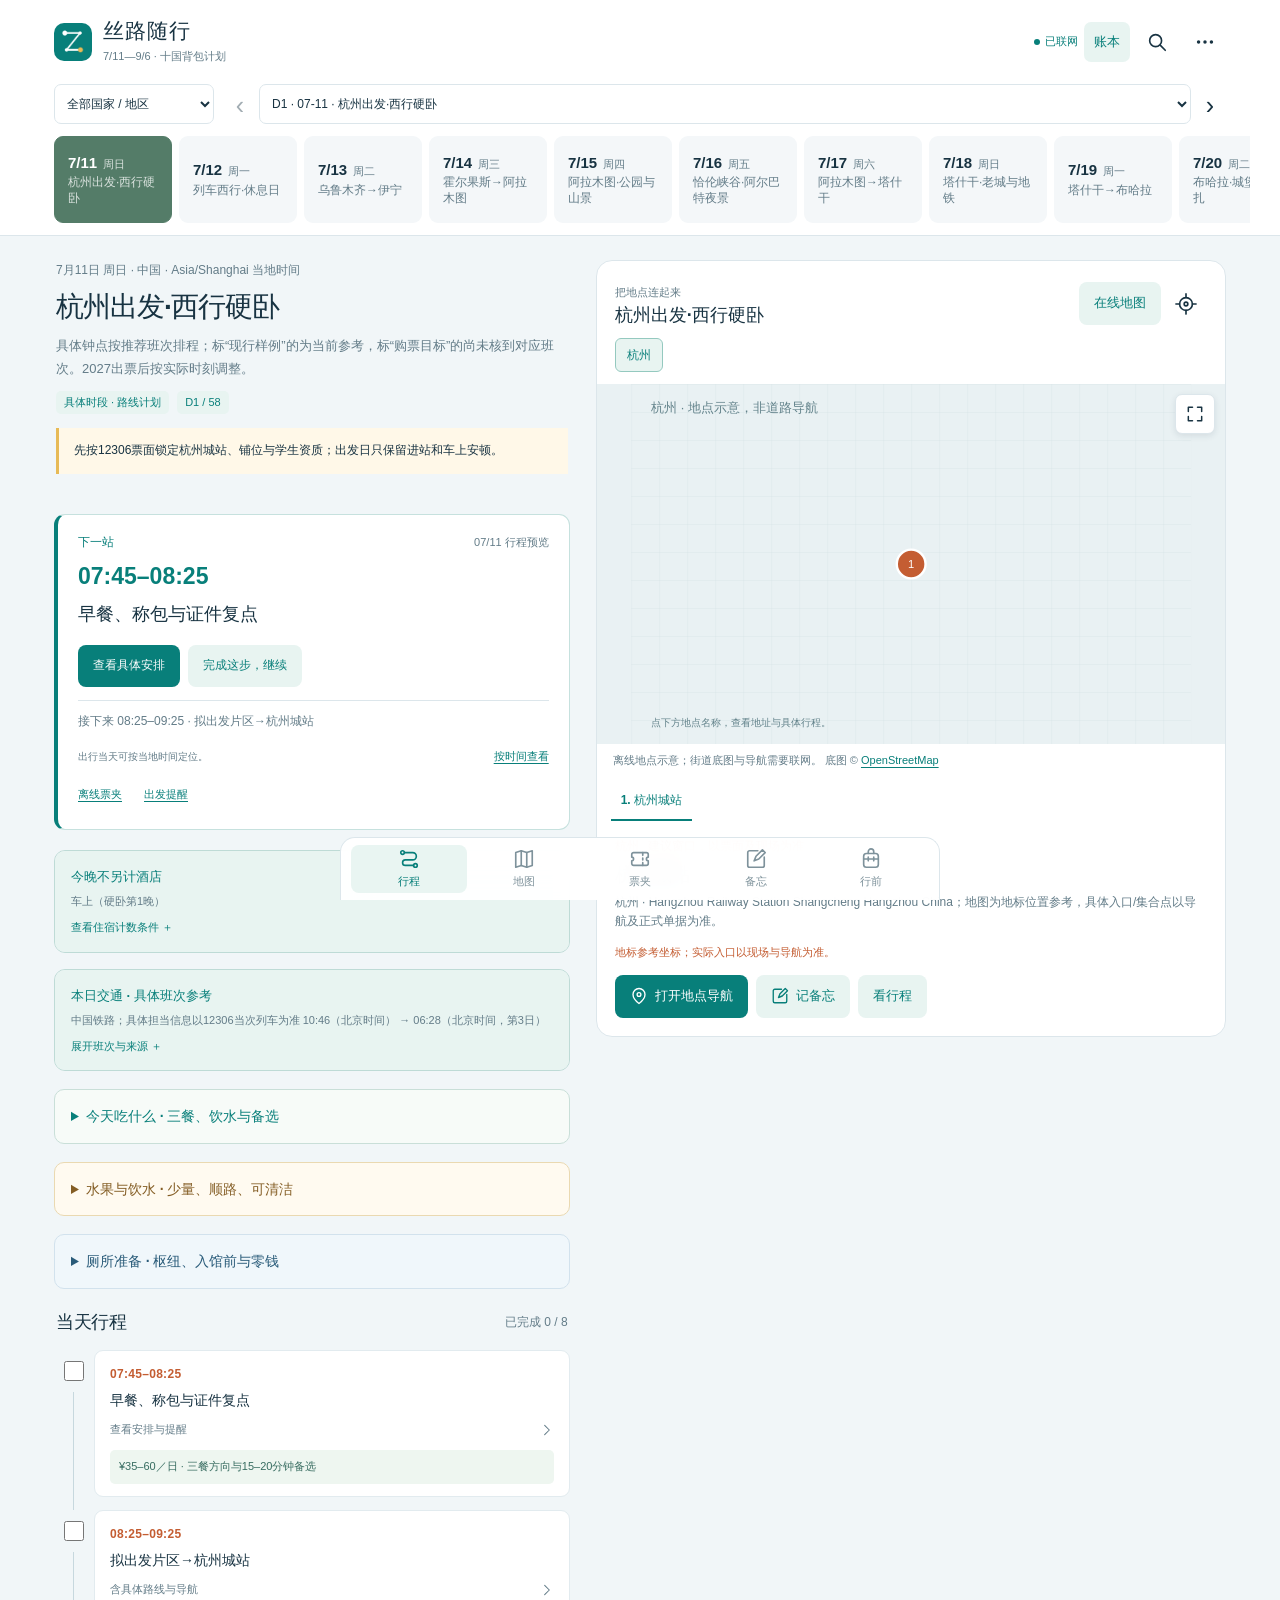
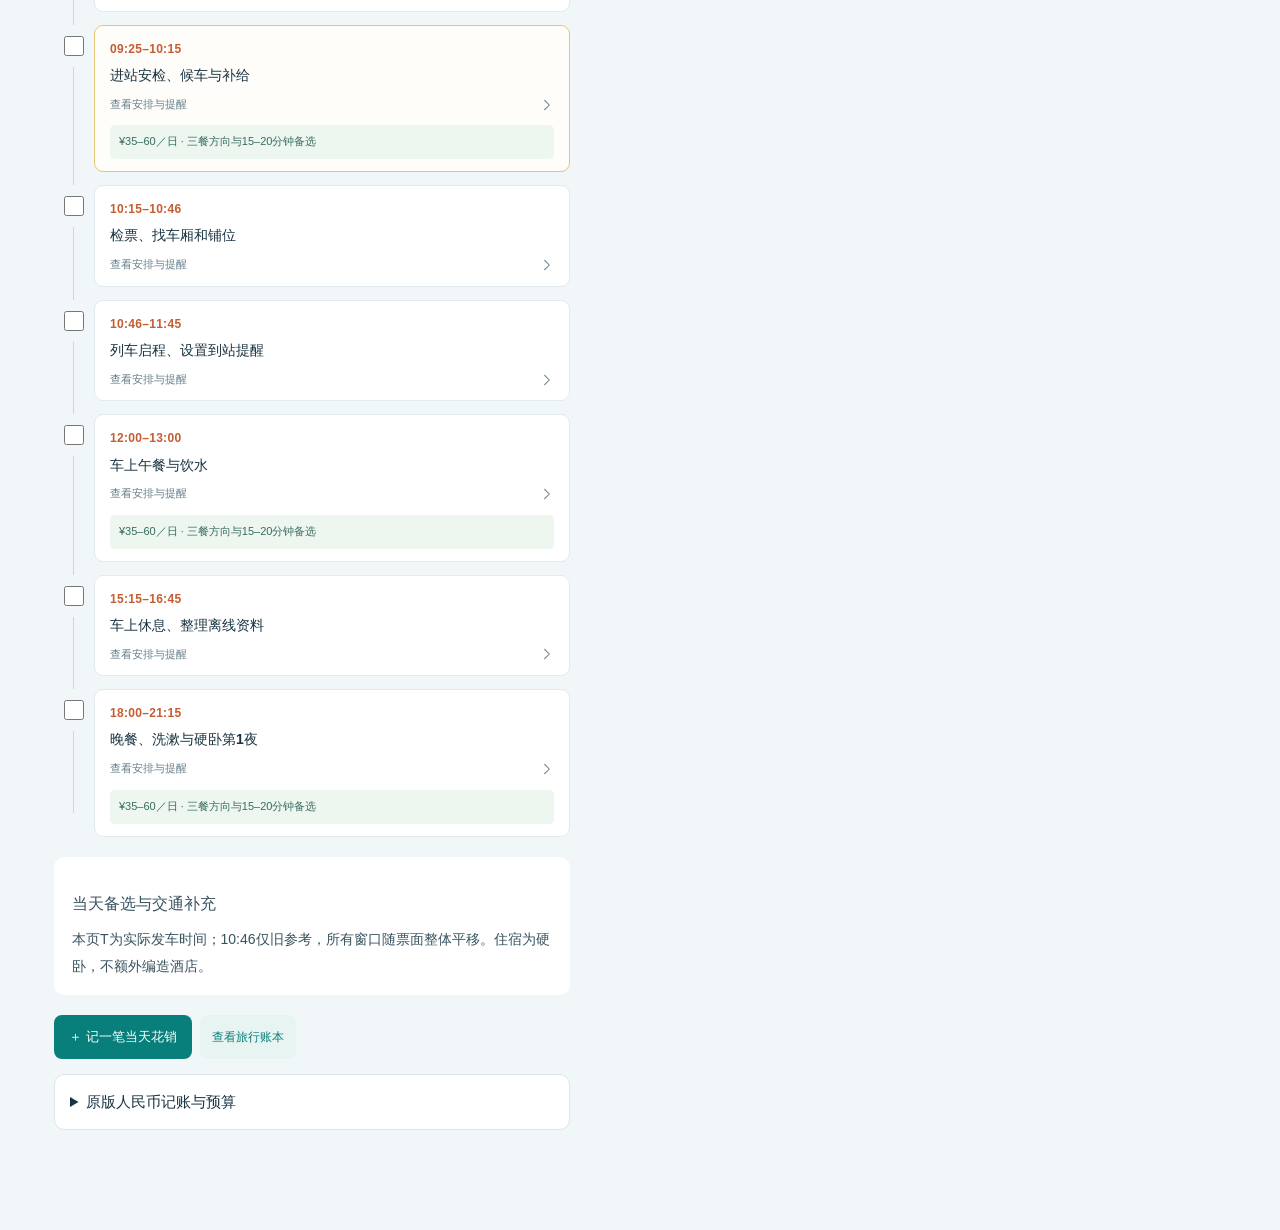
==== commit ca7da8cd: "Add private offline multi-currency trip ledger" ====
--- a/index.html
+++ b/index.html
@@ -12,36 +12,39 @@
   <link rel="icon" href="./icon-192.png">
   <link rel="apple-touch-icon" href="./icon-192.png">
   <link rel="stylesheet" href="./vendor/leaflet.css">
-  <link rel="stylesheet" href="./app.css?v=20">
-  <link rel="stylesheet" href="./stays.css?v=20">
-  <link rel="stylesheet" href="./postcards.css?v=20">
-  <script defer src="./data.js?v=20"></script>
-  <script defer src="./food.js?v=20"></script>
-  <link rel="stylesheet" href="./dining.css?v=20">
-  <script defer src="./dining-data.js?v=20"></script>
-  <script defer src="./dining.js?v=20"></script>
-  <script defer src="./fruit.js?v=20"></script>
-  <script defer src="./toilets.js?v=20"></script>
+  <link rel="stylesheet" href="./app.css?v=21">
+  <link rel="stylesheet" href="./stays.css?v=21">
+  <link rel="stylesheet" href="./postcards.css?v=21">
+  <script defer src="./data.js?v=21"></script>
+  <script defer src="./food.js?v=21"></script>
+  <link rel="stylesheet" href="./dining.css?v=21">
+  <script defer src="./dining-data.js?v=21"></script>
+  <script defer src="./dining.js?v=21"></script>
+  <script defer src="./fruit.js?v=21"></script>
+  <script defer src="./toilets.js?v=21"></script>
   <script defer src="./vendor/leaflet.js"></script>
-  <script defer src="./stays.js?v=20"></script>
-  <script defer src="./postcards.js?v=20"></script>
-  <script defer src="./private-vault.js?v=20"></script>
-  <script defer src="./preparation.js?v=20"></script>
-  <script defer src="./trip-tools.js?v=20"></script>
-  <script defer src="./planning.js?v=20"></script>
-  <script defer src="./flight-watch.js?v=20"></script>
-  <link rel="stylesheet" href="./booking-calendar.css?v=20">
-  <script defer src="./booking-data.js?v=20"></script>
-  <script defer src="./booking-calendar.js?v=20"></script>
-  <script defer src="./fare-targets.js?v=20"></script>
-  <script defer src="./revision58.js?v=20"></script>
-  <script defer src="./app.js?v=20"></script>
+  <script defer src="./stays.js?v=21"></script>
+  <script defer src="./postcards.js?v=21"></script>
+  <script defer src="./private-vault.js?v=21"></script>
+  <script defer src="./preparation.js?v=21"></script>
+  <script defer src="./trip-tools.js?v=21"></script>
+  <script defer src="./ledger-core.js?v=21"></script>
+  <script defer src="./planning.js?v=21"></script>
+  <link rel="stylesheet" href="./ledger.css?v=21">
+  <script defer src="./ledger.js?v=21"></script>
+  <script defer src="./flight-watch.js?v=21"></script>
+  <link rel="stylesheet" href="./booking-calendar.css?v=21">
+  <script defer src="./booking-data.js?v=21"></script>
+  <script defer src="./booking-calendar.js?v=21"></script>
+  <script defer src="./fare-targets.js?v=21"></script>
+  <script defer src="./revision58.js?v=21"></script>
+  <script defer src="./app.js?v=21"></script>
 </head>
 <body data-view="journey">
   <header class="app-header">
     <div class="header-inner">
       <button class="brand" data-view="journey" aria-label="丝路随行首页"><img src="./icon-192.png" alt="" width="38" height="38"><span><strong>丝路随行</strong><small>7/11—9/6 · 十国背包计划</small></span></button>
-      <div class="header-actions"><span class="connection" id="connection" role="status">准备就绪</span><button class="icon-button" id="search-open" aria-label="搜索行程" data-icon="search"></button><button class="icon-button" id="help-open" aria-label="离线、安装与备份" data-icon="more"></button></div>
+      <div class="header-actions"><span class="connection" id="connection" role="status">准备就绪</span><button class="ledger-entry" data-view="ledger" aria-label="打开旅行账本">账本</button><button class="icon-button" id="search-open" aria-label="搜索行程" data-icon="search"></button><button class="icon-button" id="help-open" aria-label="离线、安装与备份" data-icon="more"></button></div>
     </div>
     <div class="trip-navigator"><label><span class="sr-only">按国家选择</span><select id="country-filter" aria-label="按国家选择"></select></label><div class="day-select"><button class="icon-button" id="day-prev" aria-label="前一天">‹</button><label><span class="sr-only">跳到行程日期</span><select id="day-jump" aria-label="跳到行程日期"></select></label><button class="icon-button" id="day-next" aria-label="后一天">›</button></div></div>
     <nav class="day-strip" aria-label="选择行程日期" id="day-tabs"></nav>
@@ -60,6 +63,7 @@
     <section id="vault-view" class="vault-view" aria-label="离线票夹"></section>
     <section id="notes-view" class="notes-view" aria-label="备忘与清单"></section>
     <section id="guide-view" class="guide-view" aria-label="行前资料"></section>
+    <section id="ledger-view" class="ledger-view" aria-label="旅行账本"></section>
   </main>
   <nav class="bottom-nav" aria-label="主要功能">
     <button data-view="journey" aria-current="page"><span data-icon="route"></span><span>行程</span></button>
@@ -69,7 +73,7 @@
     <button data-view="guide"><span data-icon="bag"></span><span>行前</span></button>
   </nav>
   <dialog id="search-dialog" class="search-dialog"><div class="dialog-top"><h2>找一找</h2><button class="icon-button" data-close="search-dialog" aria-label="关闭搜索" data-icon="close"></button></div><label class="search-box"><span data-icon="search"></span><input id="search-input" type="search" placeholder="厕所、餐店、瀑布、车站、时间…" autocomplete="off"></label><div id="search-results" class="search-results"></div></dialog>
-  <dialog id="help-dialog" class="help-dialog"><div class="dialog-top"><h2>放进口袋</h2><button class="icon-button" data-close="help-dialog" aria-label="关闭帮助" data-icon="close"></button></div><div class="help-content"><h3>像应用一样使用</h3><p>用手机的 Safari 或 Chrome 打开。在浏览器菜单中选择“添加到主屏幕”。微信里看不到这一项时，先用手机浏览器打开。</p><button class="primary-button" id="install-app" hidden>添加到主屏幕</button><p class="app-version">2027十国58天已购航班 v20 · 私密资料口令加密</p><button class="soft-button" id="update-app">检查更新并重新打开</button><h3>独立离线文件</h3><p><a href="./silkloop-offline.html" download="丝路随行_58天离线行程.html">下载完整离线行程 HTML</a>。包含计划、地图示意和行前资料，不含本机备忘、航班观察或票据。</p><h3>先联网打开一次</h3><p id="offline-state">正在准备离线内容…</p><p>行程、厕所位置参考、餐店预算与排队建议、地点示意、清单和备忘可以离线使用。街道底图、实时路线与官网需要网络；这里不会下载整座城市的离线地图。</p><h3>公开行程与加密私密区分开</h3><p>切换手机或浏览器不会自动同步。旅途中可以导出一份备份，之后合并导入；清理浏览器数据会清除本机备忘与票夹。更新应用会保留本机记录。</p><div class="help-actions"><button class="primary-button" id="export-data">导出公开清单进度</button><label class="soft-button file-label">导入备份<input type="file" id="import-data" accept="application/json,.json"></label></div><p class="minor">此导出只含公开清单进度。酒店、航班、私人备忘和实付记录请在私密区导出加密备份；票夹附件原件另存。</p><p class="saved-state" id="storage-state"></p><p class="minor">本轮更新2026/11/10；SJJ航段按本人确认，其他未购航班仍待落实，报价与营业时间需出发前复核。地标与城市参考坐标已区分；实际入口、道路和班次以导航及票面为准。底图 © OpenStreetMap 贡献者。</p></div></dialog>
+  <dialog id="help-dialog" class="help-dialog"><div class="dialog-top"><h2>放进口袋</h2><button class="icon-button" data-close="help-dialog" aria-label="关闭帮助" data-icon="close"></button></div><div class="help-content"><h3>像应用一样使用</h3><p>用手机的 Safari 或 Chrome 打开。在浏览器菜单中选择“添加到主屏幕”。微信里看不到这一项时，先用手机浏览器打开。</p><button class="primary-button" id="install-app" hidden>添加到主屏幕</button><p class="app-version">2027十国58天已购航班 v20 · 私密资料口令加密</p><button class="soft-button" id="update-app">检查更新并重新打开</button><h3>独立离线文件</h3><p><a href="./silkloop-offline.html" download="丝路随行_58天离线行程.html">下载完整离线行程 HTML</a>。包含计划、地图示意和行前资料，不含本机备忘、航班观察或票据。</p><h3>先联网打开一次</h3><p id="offline-state">正在准备离线内容…</p><p>行程、厕所位置参考、餐店预算与排队建议、地点示意、清单和备忘可以离线使用。街道底图、实时路线与官网需要网络；这里不会下载整座城市的离线地图。</p><h3>公开行程与加密私密区分开</h3><p>切换手机或浏览器不会自动同步。旅途中可以导出一份备份，之后合并导入；清理浏览器数据会清除本机备忘与票夹。更新应用会保留本机记录。</p><div class="help-actions"><button class="primary-button" id="export-data">导出公开清单进度</button><label class="soft-button file-label">导入备份<input type="file" id="import-data" accept="application/json,.json"></label></div><p class="minor">此导出只含公开清单进度。酒店、航班、私人备忘和实付记录请在私密区导出加密备份；票夹附件原件另存。</p><p class="saved-state" id="storage-state"></p><p class="minor">账本更新2026/11/14（功能v21）；路线与已购航段沿用原定稿。未购航段、报价与营业时间需出发前复核。地标与城市参考坐标已区分；实际入口、道路和班次以导航及票面为准。底图 © OpenStreetMap 贡献者。</p></div></dialog>
   <div class="toast" id="toast" role="status" aria-live="polite"></div>
   <noscript><p class="no-script">请在支持 JavaScript 的手机浏览器中打开，以使用日期切换、地图与备忘。</p></noscript>
 </body>
--- a/app.css
+++ b/app.css
@@ -26,3 +26,6 @@
 
 .route-actions{display:flex;flex-wrap:wrap;gap:8px;margin:12px 0}.route-actions .soft-button{font-size:12px;min-height:44px;padding:9px 12px}.preparation-group{margin:16px 0 24px}.preparation-group h3{padding:12px;background:var(--light);border-radius:7px;font-size:15px}.preparation-group .todo-row{font-size:13px}.vault-fields input,[data-pv-access] input,[data-pv-restore] input{display:block;width:100%;min-width:0;padding:10px;margin:5px 0 12px;border:1px solid var(--line);border-radius:7px;background:#fff;color:var(--ink);font-size:14px}[data-private-vault] .ticket-card{display:block}[data-private-vault] .vault-fields{grid-template-columns:1fr 1fr}[data-private-vault] .ticket-card p{overflow-wrap:anywhere}.day-heading .day-highlights{line-height:1.8}.step-time{font-variant-numeric:tabular-nums}.route-actions a{overflow-wrap:anywhere}
 @media(max-width:480px){[data-private-vault] .vault-fields{grid-template-columns:1fr}.step-title{font-size:14px;line-height:1.8}.route-actions .soft-button{width:100%}.preparation-group h3{font-size:14px}.trip-navigator select{font-size:11px}}
+
+/* Ledger keeps the established five navigation entries. */
+.ledger-view{display:none}body[data-view="ledger"] .ledger-view{display:block}.ledger-entry{color:var(--teal);background:var(--light);border-radius:7px;min-height:40px;padding:6px 10px;font-weight:650;font-size:13px}body[data-view="ledger"] .ledger-entry{background:var(--teal);color:white}@media(max-width:480px){.header-actions .connection{display:none}.header-actions{gap:1px}.header-actions .icon-button{width:35px}.ledger-entry{padding:6px 8px}}
--- a/ledger.css
+++ b/ledger.css
@@ -0,0 +1,3 @@
+.ledger-view{display:none;grid-column:1/-1;width:min(760px,100%);min-width:0;margin:0 auto}body[data-view=ledger] .journey-view,body[data-view=ledger] .map-view{display:none}body[data-view=ledger] .ledger-view{display:block}.ledger-shell{--ledger-line:#e6eeef;position:relative;padding-bottom:78px;max-width:760px;margin:0 auto}.ledger-shell button,.ledger-dialog button{touch-action:manipulation}.ledger-heading{display:flex;align-items:center;justify-content:space-between;gap:12px;margin:0 2px 15px}.ledger-heading h2{font-size:26px;letter-spacing:-.8px}.ledger-heading p{font-size:12px;color:var(--muted);margin-top:3px}.ledger-filter-toggle{font-size:12px;min-height:40px;padding:8px 13px;border:1px solid #c8dcdf;background:#fff;border-radius:20px;color:#49666f}.ledger-filter-toggle.is-active{color:var(--teal);background:#e6f3f0;border-color:#acd0c8}.ledger-context{display:flex;justify-content:space-between;align-items:center;gap:10px;padding:11px 13px;background:#e7f2ef;border-radius:8px;color:#3a6865;font-size:11px}.ledger-context>span{white-space:nowrap;overflow:hidden;text-overflow:ellipsis;min-width:0}.ledger-context button{font-size:11px;flex:none;color:var(--teal);padding:3px 0;min-height:30px}.ledger-tabs{display:flex;gap:0;padding:9px 0;margin:8px 0 0}.ledger-tabs button{flex:1;white-space:nowrap;min-height:43px;font-size:13px;color:#70868e;border-bottom:2px solid transparent}.ledger-tabs button[aria-current=page]{color:var(--teal);border-color:var(--teal);font-weight:650}.ledger-filters{display:grid;grid-template-columns:1fr 1fr;gap:10px;background:white;padding:14px;border-radius:10px;margin-bottom:13px;border:1px solid var(--ledger-line)}.ledger-field{display:flex;flex-direction:column;min-width:0;gap:5px;font-size:12px;color:#617985}.ledger-field>span{display:block}.ledger-field input,.ledger-field select,.ledger-field textarea{min-width:0;width:100%;border:1px solid #d7e3e7;background:white;padding:10px 11px;min-height:43px;border-radius:7px;color:var(--ink);font-size:14px;line-height:1.4}.ledger-field input[type=number]{font-variant-numeric:tabular-nums}.ledger-field input:disabled,.ledger-field select:disabled{background:#f1f4f5;color:#7f949d}.ledger-field textarea{min-height:76px}.ledger-field-full{grid-column:1/-1}.ledger-card{background:#fff;border:1px solid #e1eaee;border-radius:13px;margin-bottom:16px;padding:18px}.ledger-stat-card{padding:17px 8px 10px}.ledger-stat-switch{display:flex;padding:0 9px;gap:12px}.ledger-stat-switch button{width:50%;text-align:left;padding:8px 9px 12px;border-bottom:2px solid transparent;min-width:0}.ledger-stat-switch button[aria-pressed=true]{border-color:var(--teal)}.ledger-stat-switch span{display:block;font-size:11px;color:#6c838e}.ledger-stat-switch b{display:block;font-size:20px;font-weight:650;line-height:1.5;letter-spacing:-.5px;font-variant-numeric:tabular-nums;white-space:nowrap}.ledger-stat-switch button[aria-pressed=true] b{color:var(--teal)}.ledger-donut{position:relative;width:100%;max-width:440px;margin:auto}.ledger-donut svg{display:block;width:100%;height:auto;overflow:visible}.ledger-donut .ledger-arc{cursor:pointer;transition:stroke-width .15s}.ledger-arc:hover,.ledger-arc:focus-visible{stroke-width:27;outline:none;filter:brightness(.93)}.ledger-chart-label text{font-size:11px;font-family:inherit}.ledger-chart-label .ledger-chart-percent{font-size:12px;font-weight:650;fill:#253f4c;font-variant-numeric:tabular-nums}.ledger-chart-center{position:absolute;left:50%;top:50%;transform:translate(-50%,-50%);width:130px;height:104px;text-align:center;display:flex;align-items:center;justify-content:center;flex-direction:column;border-radius:50%;padding:0;gap:2px}.ledger-chart-center>span{font-size:10px;color:var(--muted)}.ledger-chart-center strong{font-size:19px;font-weight:700;letter-spacing:-.6px;line-height:1.6;font-variant-numeric:tabular-nums}.ledger-chart-center small{font-size:9px;color:#879b9e}.ledger-chart-foot{text-align:center;font-size:10px;color:var(--muted);padding:0 9px 3px}.ledger-section-heading{display:flex;align-items:center;justify-content:space-between;gap:10px;margin-bottom:12px}.ledger-section-heading h3{font-size:17px;letter-spacing:-.3px}.ledger-text-button{font-size:12px;min-height:34px;padding:4px 0;color:var(--teal);flex:none}.ledger-budget-total{display:flex;justify-content:space-between;gap:8px;flex-wrap:wrap;color:var(--muted);font-size:11px;margin-bottom:8px}.ledger-budget-total b{color:var(--ink);font-weight:550;margin-left:3px}.ledger-category{width:100%;display:flex;gap:11px;align-items:center;text-align:left;padding:15px 0;border-bottom:1px solid #edf2f3}.ledger-category:last-of-type{border-bottom:0}.ledger-category-symbol,.ledger-record-icon{flex:none;width:35px;height:35px;display:grid;place-items:center;border-radius:50%;background:color-mix(in srgb,var(--category-color) 13%,white);color:var(--category-color);font-size:19px;font-weight:700}.ledger-category-body{display:block;min-width:0;flex:1}.ledger-category-heading{display:flex;justify-content:space-between;align-items:start;gap:10px}.ledger-category-heading b{font-size:12px;font-weight:550;overflow-wrap:anywhere}.ledger-category-heading strong{font-size:14px;line-height:1.5;white-space:nowrap;font-variant-numeric:tabular-nums}.ledger-category-meta{display:flex;justify-content:space-between;gap:8px;font-size:10px;color:var(--muted);margin:5px 0 7px;font-variant-numeric:tabular-nums}.ledger-progress{height:4px;background:#eff3f5;border-radius:4px;display:block;overflow:hidden}.ledger-progress i{height:100%;display:block;border-radius:4px}.ledger-negative{color:#bd4d4b!important}.ledger-warning{color:#ad741b!important}.ledger-refund strong{color:var(--teal)}.ledger-helper{font-size:11px;color:var(--muted);line-height:1.8;margin-top:10px}.ledger-add{position:fixed;left:50%;transform:translateX(-50%);bottom:calc(84px + var(--safe));z-index:880;display:flex;gap:5px;align-items:center;justify-content:center;min-height:48px;padding:9px 27px;color:white;background:var(--teal);border:1px solid #ffffff70;border-radius:28px;box-shadow:0 5px 16px #087f7a30;font-size:15px;font-weight:600;white-space:nowrap}.ledger-add>span{font-size:24px;line-height:1;font-weight:400}.ledger-add:hover{background:#086c68}.ledger-bottom-note{font-size:10px;text-align:center;color:#7e949c;margin-top:18px}.ledger-status:empty{display:none}.ledger-status{font-size:12px;color:var(--teal);padding:10px 12px;background:#e6f3ef;border-radius:8px;margin-bottom:14px}.ledger-empty{padding:27px 12px;text-align:center;font-size:14px;color:#48616c;display:flex;align-items:center;flex-direction:column;gap:12px}.ledger-empty span{font-size:12px;color:var(--muted)}.ledger-locked{padding:35px 20px;text-align:center;background:#fff;border:1px solid #d9e7e9;border-radius:13px;margin:20px 0}.ledger-lock-mark{display:grid;place-items:center;width:66px;height:66px;color:var(--teal);background:#edf6f2;border-radius:50%;font-size:32px;margin:0 auto 18px}.ledger-locked h3{font-size:21px}.ledger-locked p{max-width:300px;font-size:13px;color:var(--muted);margin:12px auto 20px}.ledger-locked small{display:block;font-size:10px;color:var(--muted);margin-top:20px}.ledger-record-card{padding:16px}.ledger-record{padding:14px 0;border-top:1px solid #e8eff0}.ledger-record-top{display:flex;align-items:start;gap:10px}.ledger-record-icon{width:31px;height:31px;font-size:17px}.ledger-record-open{min-width:0;flex:1;text-align:left;padding:0;line-height:1.6}.ledger-record-open b{display:-webkit-box;-webkit-line-clamp:2;-webkit-box-orient:vertical;overflow:hidden;font-size:12px;font-weight:550;overflow-wrap:anywhere}.ledger-record-open small{display:block;font-size:10px;color:var(--muted);margin-top:5px}.ledger-record-amount{text-align:right;min-width:74px;font-variant-numeric:tabular-nums}.ledger-record-amount strong{font-size:13px;display:block;white-space:nowrap}.ledger-record-amount small{display:block;font-size:10px;color:var(--muted);margin-top:4px}.ledger-record-note{font-size:11px;color:var(--muted);margin:8px 0 0 41px;overflow-wrap:anywhere}.ledger-record-tags{display:flex;align-items:center;gap:7px;flex-wrap:wrap;margin:9px 0 0 41px;font-size:10px;color:var(--muted)}.ledger-record-tags button{font-size:10px;color:var(--teal);padding:3px 6px;border-radius:4px;background:#edf6f3;min-height:26px}.ledger-record-tags>span{overflow-wrap:anywhere}.ledger-cash-grid{display:grid;grid-template-columns:1fr 1fr;gap:10px;margin-top:15px}.ledger-cash-grid>div{padding:12px;background:#f3f8f7;border-radius:8px;min-width:0}.ledger-cash-grid>div>span{display:block;font-size:11px;color:var(--muted)}.ledger-cash-grid strong{display:block;font-size:17px;line-height:1.6;font-variant-numeric:tabular-nums;overflow-wrap:anywhere}.ledger-cash-grid strong small{font-size:10px;font-weight:450}.ledger-cash-grid>div>small{display:block;font-size:10px;color:#a76762}.ledger-cash-grid .ledger-cash-empty{grid-column:1/-1;font-size:12px;color:var(--muted);padding:18px}.ledger-inline-actions{display:flex;gap:9px;flex-wrap:wrap;margin-top:15px}.ledger-inline-actions .soft-button{font-size:12px;padding:8px 11px}.ledger-rate-grid{display:grid;grid-template-columns:repeat(3,minmax(0,1fr));gap:8px;margin-top:17px}.ledger-rate-grid>span{font-size:11px;color:var(--muted);font-variant-numeric:tabular-nums;white-space:nowrap}.ledger-rate-grid b{font-size:10px;color:var(--ink);font-weight:550}.ledger-transfer-row{display:flex;gap:12px;align-items:start;padding:14px 0;border-top:1px solid #e8eff0}.ledger-transfer-row>div{min-width:0;flex:1}.ledger-transfer-row b{font-size:12px}.ledger-transfer-row small{display:block;font-size:10px;color:var(--muted);overflow-wrap:anywhere}.ledger-transfer-row span{display:block;font-size:11px;margin-top:6px;overflow-wrap:anywhere}.ledger-backup>p{font-size:13px;line-height:1.9;color:#536f7a;margin:12px 0 17px}.ledger-backup>.primary-button,.ledger-backup>.soft-button{width:100%;margin-bottom:11px}.ledger-plain{border-top:1px solid var(--ledger-line);padding-top:16px;margin-top:23px}.ledger-plain summary{font-size:13px;font-weight:600;cursor:pointer}.ledger-plain .ledger-warning-text{font-size:12px;color:#a55b48;line-height:1.8;margin:13px 0}.ledger-import-button{margin-top:12px}.ledger-dialog{width:min(540px,calc(100% - 20px));max-height:92dvh;border-radius:17px;overflow:auto;overscroll-behavior:contain}.ledger-dialog-form{margin:0;min-width:0}.ledger-dialog-top{display:flex;justify-content:space-between;align-items:center;position:sticky;top:0;background:#fff;z-index:2;padding:16px 18px 12px;border-bottom:1px solid #edf2f3}.ledger-dialog-top h2{font-size:19px;letter-spacing:-.4px}.ledger-close{font-size:26px;line-height:1;width:36px;height:36px;color:#68818a}.ledger-dialog-body{padding:16px 18px 7px}.ledger-dialog-footer{position:sticky;bottom:0;background:#fffffff5;padding:12px 18px 17px;border-top:1px solid #edf2f3;backdrop-filter:blur(8px)}.ledger-dialog-footer .primary-button{width:100%;font-size:14px;min-height:47px}.ledger-form-grid{display:grid;grid-template-columns:1fr 1fr;gap:13px}.ledger-form-status{color:#b2544c;font-size:12px;margin:12px 0;line-height:1.7}.ledger-form-status:empty{display:none}.ledger-compose-kinds{display:flex;gap:22px;margin-bottom:17px;font-size:13px}.ledger-compose-kinds label{display:flex;align-items:center;gap:7px}.ledger-compose-kinds input{accent-color:var(--teal);width:17px;height:17px}.ledger-currency-strip{display:flex;gap:7px;overflow-x:auto;margin:0 -18px 17px;padding:1px 18px 7px;scrollbar-width:thin}.ledger-currency-strip button{padding:7px 12px;min-width:55px;min-height:37px;border:1px solid #dbe5e9;border-radius:7px;font-size:12px;color:#687f89;flex:none}.ledger-currency-strip button[aria-pressed=true]{color:white;border-color:var(--teal);background:var(--teal);font-weight:600}.ledger-amount-entry{display:flex;align-items:end;gap:10px}.ledger-amount-entry .ledger-field{flex:1}.ledger-amount-entry .ledger-field input{font-size:34px;min-height:63px;padding:8px 0;border:0;border-bottom:1px solid #d9e6e7;border-radius:0;background:#fff;letter-spacing:-1px;font-weight:550}.ledger-zeros{min-height:44px;color:var(--teal);font-size:12px;background:#e7f4ef;border-radius:7px;padding:8px 10px;margin-bottom:7px;flex:none}.ledger-conversion{display:flex;justify-content:space-between;align-items:center;gap:10px;margin:13px 0 15px}.ledger-conversion strong{font-size:18px;color:var(--teal);font-variant-numeric:tabular-nums}.ledger-conversion small{color:var(--muted);font-size:10px;text-align:right;max-width:68%;line-height:1.7}.ledger-actual{margin:0 0 20px;border-bottom:1px solid #e4edef;padding:0 0 13px}.ledger-actual summary,.ledger-day-link summary{font-size:11px;color:#4b7674;cursor:pointer;min-height:31px;padding:4px 0}.ledger-actual .ledger-form-grid{margin-top:10px}.ledger-day-link{margin:12px 0 18px}.ledger-day-link .ledger-form-grid{margin:10px 0}.ledger-country-checks{display:grid;grid-template-columns:1fr 1fr;gap:9px;margin-top:13px}.ledger-country-checks label{display:flex;align-items:center;gap:6px;font-size:11px;color:#57717c;min-height:30px}.ledger-country-checks input[type=checkbox]{width:16px;height:16px}.ledger-delete{color:#b85855;font-size:12px;min-height:42px;padding:8px 0;margin-top:13px}.ledger-file-field{display:block;font-size:12px;padding:14px;border:1px dashed #bed4d7;border-radius:9px;margin-top:15px;color:var(--teal)}.ledger-file-field input{display:block;font-size:12px;width:100%;margin-top:10px;min-height:35px}.ledger-import-preview{font-size:12px;color:var(--teal);margin:13px 0 19px;line-height:1.8}.ledger-checkbox{display:flex;align-items:start;gap:8px;font-size:12px;color:#5b7480;line-height:1.8;margin:15px 0}.ledger-checkbox input[type=checkbox]{width:18px;height:18px;margin-top:2px;flex:none}@media(min-width:761px){.ledger-stat-card{padding-left:30px;padding-right:30px}.ledger-stat-switch{padding-left:14px;padding-right:14px}.ledger-stat-switch b{font-size:25px}.ledger-budget-card{padding:24px}.ledger-category-heading b{font-size:14px}.ledger-category-heading strong{font-size:16px}.ledger-category-meta{font-size:12px}.ledger-category{padding:17px 0}.ledger-add{bottom:calc(87px + var(--safe))}.ledger-backup{padding:26px}.ledger-rate-grid{grid-template-columns:repeat(4,minmax(0,1fr))}}@media(max-width:380px){.ledger-card{padding:14px}.ledger-stat-card{padding:13px 3px 9px}.ledger-stat-switch{gap:4px}.ledger-stat-switch b{font-size:18px}.ledger-category{gap:8px}.ledger-category-symbol{width:31px;height:31px;font-size:17px}.ledger-category-heading b{font-size:11px}.ledger-category-meta{font-size:9px}.ledger-rate-grid{gap:9px 3px}.ledger-rate-grid>span{font-size:10px}.ledger-dialog-body{padding-left:15px;padding-right:15px}.ledger-form-grid{gap:10px}.ledger-chart-center strong{font-size:18px}}@media(prefers-reduced-motion:reduce){.ledger-arc{transition:none}}@media print{.ledger-add,.ledger-tabs,.ledger-filter-toggle,.ledger-context button{display:none!important}}
+
+.ledger-country-note{font-size:11px;line-height:1.8;color:#627d84;padding:10px 13px;background:#eaf2f3;border-left:2px solid #80aaa7;border-radius:4px;margin:0 0 14px}
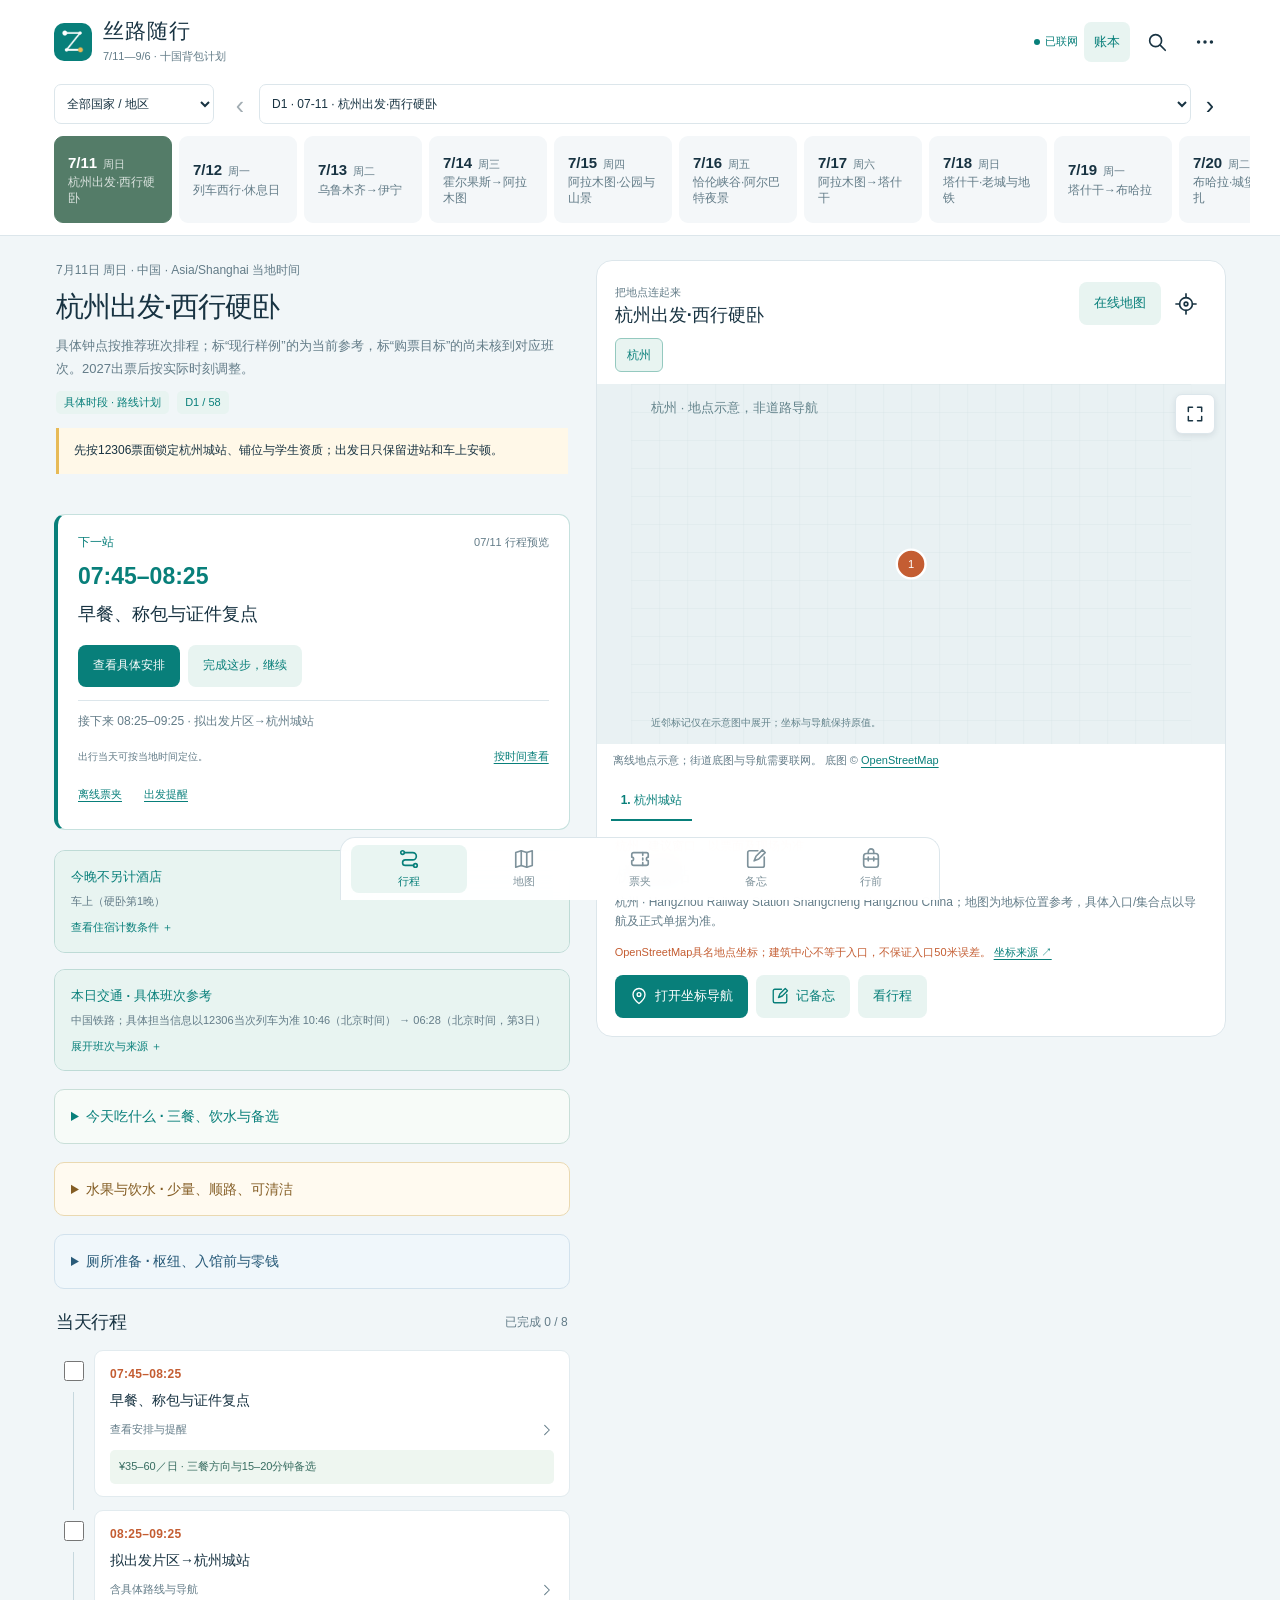
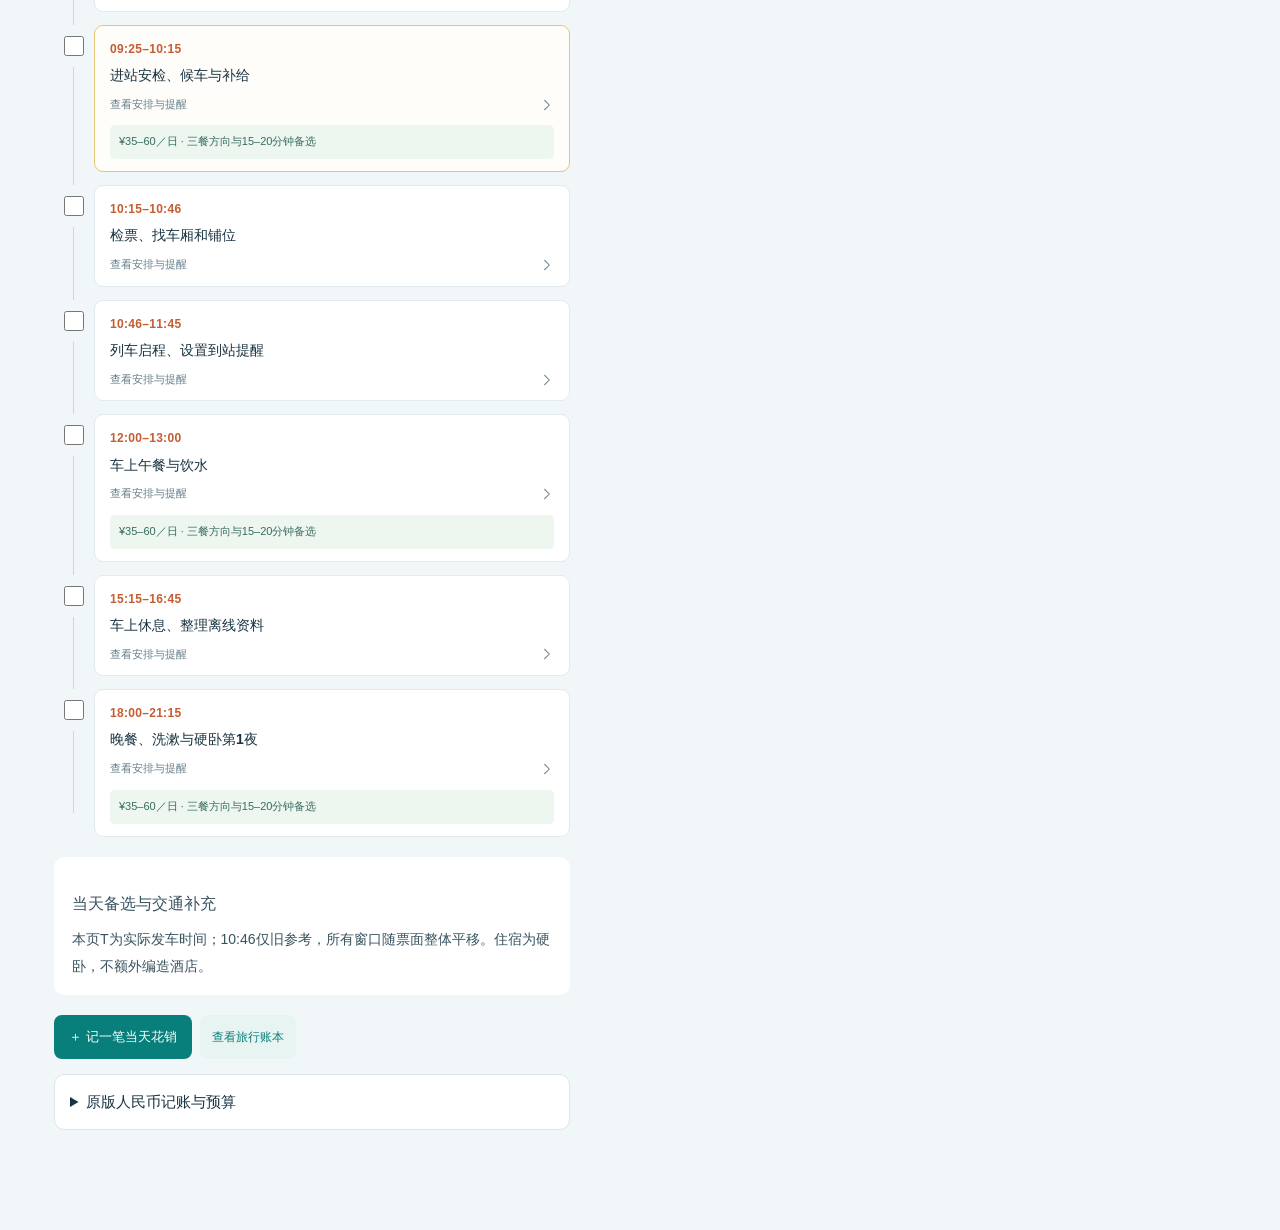
==== commit 9443ded2: "Fix itinerary map coordinates and show confirmed expenses" ====
--- a/index.html
+++ b/index.html
@@ -12,33 +12,37 @@
   <link rel="icon" href="./icon-192.png">
   <link rel="apple-touch-icon" href="./icon-192.png">
   <link rel="stylesheet" href="./vendor/leaflet.css">
-  <link rel="stylesheet" href="./app.css?v=21">
-  <link rel="stylesheet" href="./stays.css?v=21">
-  <link rel="stylesheet" href="./postcards.css?v=21">
-  <script defer src="./data.js?v=21"></script>
-  <script defer src="./food.js?v=21"></script>
-  <link rel="stylesheet" href="./dining.css?v=21">
-  <script defer src="./dining-data.js?v=21"></script>
-  <script defer src="./dining.js?v=21"></script>
-  <script defer src="./fruit.js?v=21"></script>
-  <script defer src="./toilets.js?v=21"></script>
+  <link rel="stylesheet" href="./app.css?v=22">
+  <link rel="stylesheet" href="./stays.css?v=22">
+  <link rel="stylesheet" href="./postcards.css?v=22">
+  <script defer src="./data.js?v=22"></script>
+  <script defer src="./food.js?v=22"></script>
+  <link rel="stylesheet" href="./dining.css?v=22">
+  <script defer src="./dining-data.js?v=22"></script>
+  <script defer src="./dining.js?v=22"></script>
+  <script defer src="./fruit.js?v=22"></script>
+  <script defer src="./toilets.js?v=22"></script>
   <script defer src="./vendor/leaflet.js"></script>
-  <script defer src="./stays.js?v=21"></script>
-  <script defer src="./postcards.js?v=21"></script>
-  <script defer src="./private-vault.js?v=21"></script>
-  <script defer src="./preparation.js?v=21"></script>
-  <script defer src="./trip-tools.js?v=21"></script>
-  <script defer src="./ledger-core.js?v=21"></script>
-  <script defer src="./planning.js?v=21"></script>
-  <link rel="stylesheet" href="./ledger.css?v=21">
-  <script defer src="./ledger.js?v=21"></script>
-  <script defer src="./flight-watch.js?v=21"></script>
-  <link rel="stylesheet" href="./booking-calendar.css?v=21">
-  <script defer src="./booking-data.js?v=21"></script>
-  <script defer src="./booking-calendar.js?v=21"></script>
-  <script defer src="./fare-targets.js?v=21"></script>
-  <script defer src="./revision58.js?v=21"></script>
-  <script defer src="./app.js?v=21"></script>
+  <script defer src="./stays.js?v=22"></script>
+  <script defer src="./postcards.js?v=22"></script>
+  <script defer src="./private-vault.js?v=22"></script>
+  <script defer src="./preparation.js?v=22"></script>
+  <script defer src="./trip-tools.js?v=22"></script>
+  <script defer src="./ledger-core.js?v=22"></script>
+  <script defer src="./ledger-public-data.js?v=22"></script>
+  <script defer src="./ledger-store.js?v=22"></script>
+  <script defer src="./planning.js?v=22"></script>
+  <link rel="stylesheet" href="./ledger.css?v=22">
+  <script defer src="./ledger.js?v=22"></script>
+  <script defer src="./flight-watch.js?v=22"></script>
+  <link rel="stylesheet" href="./booking-calendar.css?v=22">
+  <script defer src="./booking-data.js?v=22"></script>
+  <script defer src="./booking-calendar.js?v=22"></script>
+  <script defer src="./fare-targets.js?v=22"></script>
+  <script defer src="./revision58.js?v=22"></script>
+  <script defer src="./geo-data.js?v=22"></script>
+  <script defer src="./geo.js?v=22"></script>
+  <script defer src="./app.js?v=22"></script>
 </head>
 <body data-view="journey">
   <header class="app-header">
@@ -73,7 +77,7 @@
     <button data-view="guide"><span data-icon="bag"></span><span>行前</span></button>
   </nav>
   <dialog id="search-dialog" class="search-dialog"><div class="dialog-top"><h2>找一找</h2><button class="icon-button" data-close="search-dialog" aria-label="关闭搜索" data-icon="close"></button></div><label class="search-box"><span data-icon="search"></span><input id="search-input" type="search" placeholder="厕所、餐店、瀑布、车站、时间…" autocomplete="off"></label><div id="search-results" class="search-results"></div></dialog>
-  <dialog id="help-dialog" class="help-dialog"><div class="dialog-top"><h2>放进口袋</h2><button class="icon-button" data-close="help-dialog" aria-label="关闭帮助" data-icon="close"></button></div><div class="help-content"><h3>像应用一样使用</h3><p>用手机的 Safari 或 Chrome 打开。在浏览器菜单中选择“添加到主屏幕”。微信里看不到这一项时，先用手机浏览器打开。</p><button class="primary-button" id="install-app" hidden>添加到主屏幕</button><p class="app-version">2027十国58天已购航班 v20 · 私密资料口令加密</p><button class="soft-button" id="update-app">检查更新并重新打开</button><h3>独立离线文件</h3><p><a href="./silkloop-offline.html" download="丝路随行_58天离线行程.html">下载完整离线行程 HTML</a>。包含计划、地图示意和行前资料，不含本机备忘、航班观察或票据。</p><h3>先联网打开一次</h3><p id="offline-state">正在准备离线内容…</p><p>行程、厕所位置参考、餐店预算与排队建议、地点示意、清单和备忘可以离线使用。街道底图、实时路线与官网需要网络；这里不会下载整座城市的离线地图。</p><h3>公开行程与加密私密区分开</h3><p>切换手机或浏览器不会自动同步。旅途中可以导出一份备份，之后合并导入；清理浏览器数据会清除本机备忘与票夹。更新应用会保留本机记录。</p><div class="help-actions"><button class="primary-button" id="export-data">导出公开清单进度</button><label class="soft-button file-label">导入备份<input type="file" id="import-data" accept="application/json,.json"></label></div><p class="minor">此导出只含公开清单进度。酒店、航班、私人备忘和实付记录请在私密区导出加密备份；票夹附件原件另存。</p><p class="saved-state" id="storage-state"></p><p class="minor">账本更新2026/11/14（功能v21）；路线与已购航段沿用原定稿。未购航段、报价与营业时间需出发前复核。地标与城市参考坐标已区分；实际入口、道路和班次以导航及票面为准。底图 © OpenStreetMap 贡献者。</p></div></dialog>
+  <dialog id="help-dialog" class="help-dialog"><div class="dialog-top"><h2>放进口袋</h2><button class="icon-button" data-close="help-dialog" aria-label="关闭帮助" data-icon="close"></button></div><div class="help-content"><h3>像应用一样使用</h3><p>用手机的 Safari 或 Chrome 打开。在浏览器菜单中选择“添加到主屏幕”。微信里看不到这一项时，先用手机浏览器打开。</p><button class="primary-button" id="install-app" hidden>添加到主屏幕</button><p class="app-version">58天路线 v20 · 账本与地图 v22</p><button class="soft-button" id="update-app">检查更新并重新打开</button><h3>独立离线文件</h3><p><a href="./silkloop-offline.html" download="丝路随行_58天离线行程.html">下载完整离线行程 HTML</a>。包含计划、地图示意和行前资料，含5笔经本人同意公开的花销，不含本机新增账单、备忘或票据。</p><h3>先联网打开一次</h3><p id="offline-state">正在准备离线内容…</p><p>行程、厕所位置参考、餐店预算与排队建议、地点示意、清单和备忘可以离线使用。街道底图、实时路线与官网需要网络；这里不会下载整座城市的离线地图。</p><h3>公开行程与加密私密区分开</h3><p>切换手机或浏览器不会自动同步。旅途中可以导出一份备份，之后合并导入；清理浏览器数据会清除本机备忘与票夹。更新应用会保留本机记录。</p><div class="help-actions"><button class="primary-button" id="export-data">导出公开清单进度</button><label class="soft-button file-label">导入备份<input type="file" id="import-data" accept="application/json,.json"></label></div><p class="minor">此导出只含公开清单进度。账本在账本页另行导出；酒店订单、票据和私人备忘仍在私密区导出加密备份，票夹附件原件另存。</p><p class="saved-state" id="storage-state"></p><p class="minor">账本与地图更新2026/11/15（功能v22）；路线与已购航段沿用原定稿。未购航段、报价与营业时间需出发前复核。地图已移除城市中心兜底点；待核实地点不画Pin，入口与道路以现场为准。<a href="./geo-reference.md" target="_blank" rel="noopener">地图核查与待核实清单</a>。底图 © OpenStreetMap 贡献者。</p></div></dialog>
   <div class="toast" id="toast" role="status" aria-live="polite"></div>
   <noscript><p class="no-script">请在支持 JavaScript 的手机浏览器中打开，以使用日期切换、地图与备忘。</p></noscript>
 </body>
--- a/app.css
+++ b/app.css
@@ -29,3 +29,6 @@
 
 /* Ledger keeps the established five navigation entries. */
 .ledger-view{display:none}body[data-view="ledger"] .ledger-view{display:block}.ledger-entry{color:var(--teal);background:var(--light);border-radius:7px;min-height:40px;padding:6px 10px;font-weight:650;font-size:13px}body[data-view="ledger"] .ledger-entry{background:var(--teal);color:white}@media(max-width:480px){.header-actions .connection{display:none}.header-actions{gap:1px}.header-actions .icon-button{width:35px}.ledger-entry{padding:6px 8px}}
+
+/* Map coordinates: merged physical stops and explicit unresolved venues. */
+.map-unresolved{margin:0 14px 12px;border:1px solid #e4cda4;background:#fffaf0;border-radius:8px;padding:10px 12px;font-size:12px}.map-unresolved summary{cursor:pointer;min-height:32px;color:#845d24;display:flex;align-items:center}.map-unresolved p{font-size:11px;line-height:1.8;color:var(--muted);margin:5px 0 8px}.map-unresolved>div{display:flex;flex-wrap:wrap;gap:6px}.map-unresolved .soft-button{font-size:11px;min-height:40px;padding:7px 10px}.map-unresolved [aria-pressed=true]{outline:2px solid var(--teal)}.map-members{font-size:12px;margin:10px 0}.map-members summary{cursor:pointer;min-height:34px;display:flex;align-items:center;color:var(--teal)}.map-members ul{padding-left:20px;line-height:1.9}.map-empty{display:grid;place-content:center;text-align:center;height:100%;padding:24px;line-height:1.9;color:var(--muted);font-size:13px}.coordinate-note a{color:var(--teal);text-decoration:underline;text-underline-offset:3px}
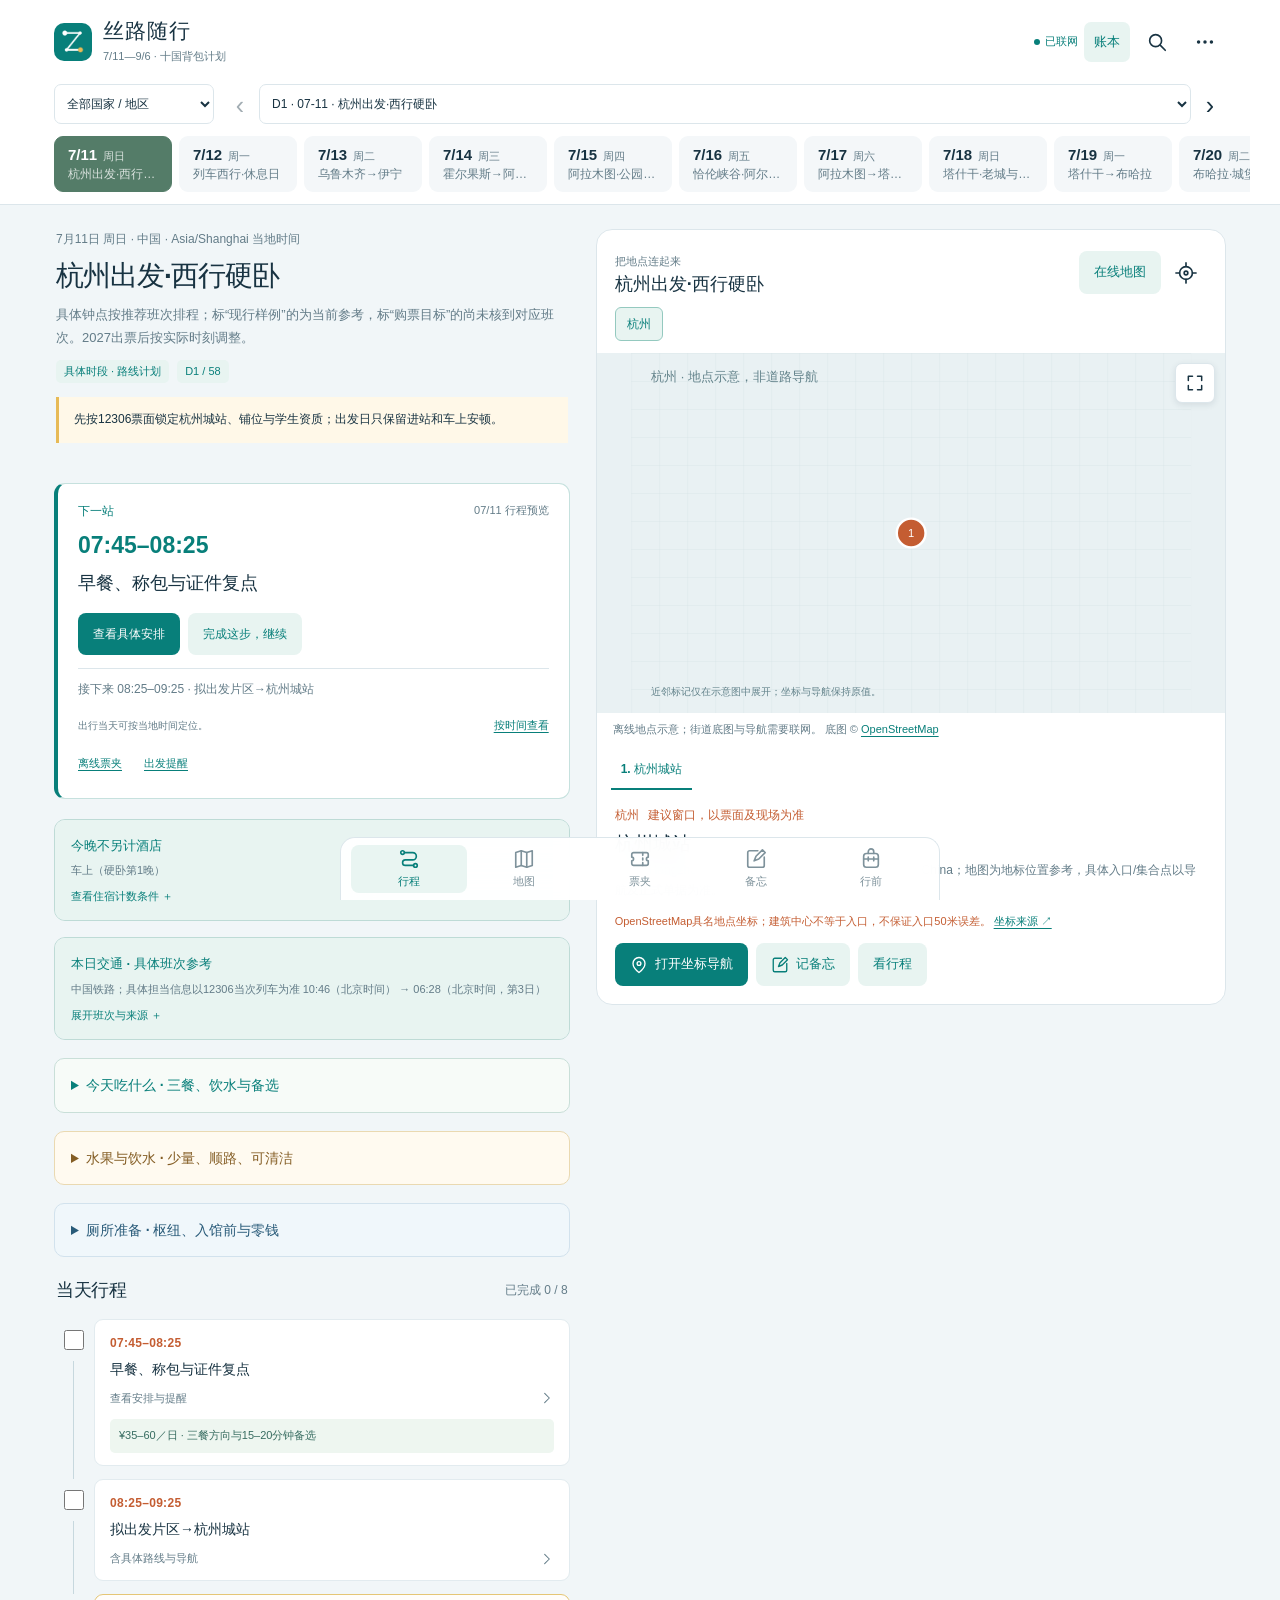
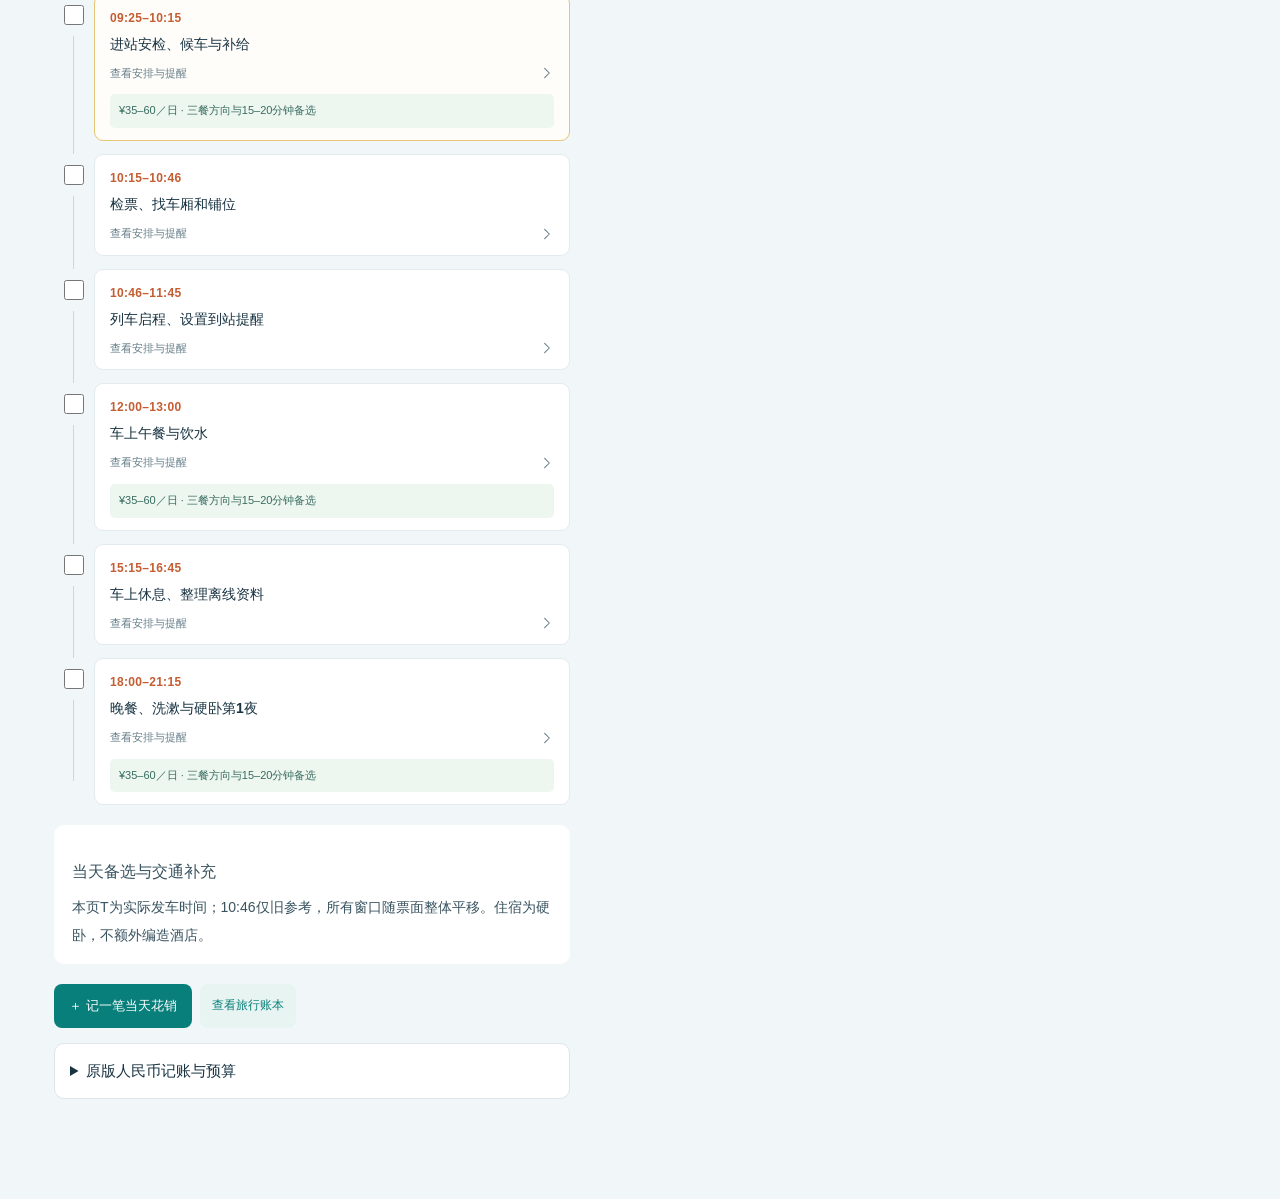
==== commit ab91c3c7: "Polish trip checklist and mobile navigation" ====
--- a/index.html
+++ b/index.html
@@ -12,37 +12,38 @@
   <link rel="icon" href="./icon-192.png">
   <link rel="apple-touch-icon" href="./icon-192.png">
   <link rel="stylesheet" href="./vendor/leaflet.css">
-  <link rel="stylesheet" href="./app.css?v=22">
-  <link rel="stylesheet" href="./stays.css?v=22">
-  <link rel="stylesheet" href="./postcards.css?v=22">
-  <script defer src="./data.js?v=22"></script>
-  <script defer src="./food.js?v=22"></script>
-  <link rel="stylesheet" href="./dining.css?v=22">
-  <script defer src="./dining-data.js?v=22"></script>
-  <script defer src="./dining.js?v=22"></script>
-  <script defer src="./fruit.js?v=22"></script>
-  <script defer src="./toilets.js?v=22"></script>
+  <link rel="stylesheet" href="./app.css?v=25">
+  <link rel="stylesheet" href="./stays.css?v=25">
+  <link rel="stylesheet" href="./postcards.css?v=25">
+  <script defer src="./data.js?v=25"></script>
+  <script defer src="./food.js?v=25"></script>
+  <link rel="stylesheet" href="./dining.css?v=25">
+  <script defer src="./dining-data.js?v=25"></script>
+  <script defer src="./dining.js?v=25"></script>
+  <script defer src="./fruit.js?v=25"></script>
+  <script defer src="./toilets.js?v=25"></script>
   <script defer src="./vendor/leaflet.js"></script>
-  <script defer src="./stays.js?v=22"></script>
-  <script defer src="./postcards.js?v=22"></script>
-  <script defer src="./private-vault.js?v=22"></script>
-  <script defer src="./preparation.js?v=22"></script>
-  <script defer src="./trip-tools.js?v=22"></script>
-  <script defer src="./ledger-core.js?v=22"></script>
-  <script defer src="./ledger-public-data.js?v=22"></script>
-  <script defer src="./ledger-store.js?v=22"></script>
-  <script defer src="./planning.js?v=22"></script>
-  <link rel="stylesheet" href="./ledger.css?v=22">
-  <script defer src="./ledger.js?v=22"></script>
-  <script defer src="./flight-watch.js?v=22"></script>
-  <link rel="stylesheet" href="./booking-calendar.css?v=22">
-  <script defer src="./booking-data.js?v=22"></script>
-  <script defer src="./booking-calendar.js?v=22"></script>
-  <script defer src="./fare-targets.js?v=22"></script>
-  <script defer src="./revision58.js?v=22"></script>
-  <script defer src="./geo-data.js?v=22"></script>
-  <script defer src="./geo.js?v=22"></script>
-  <script defer src="./app.js?v=22"></script>
+  <script defer src="./stays.js?v=25"></script>
+  <script defer src="./postcards.js?v=25"></script>
+  <script defer src="./private-vault.js?v=25"></script>
+  <script defer src="./preparation.js?v=25"></script>
+  <script defer src="./trip-tools.js?v=25"></script>
+  <script defer src="./ledger-core.js?v=25"></script>
+  <script defer src="./ledger-public-data.js?v=25"></script>
+  <script defer src="./ledger-store.js?v=25"></script>
+  <script defer src="./ledger-rates.js?v=25"></script>
+  <script defer src="./planning.js?v=25"></script>
+  <link rel="stylesheet" href="./ledger.css?v=25">
+  <script defer src="./ledger.js?v=25"></script>
+  <script defer src="./flight-watch.js?v=25"></script>
+  <link rel="stylesheet" href="./booking-calendar.css?v=25">
+  <script defer src="./booking-data.js?v=25"></script>
+  <script defer src="./booking-calendar.js?v=25"></script>
+  <script defer src="./fare-targets.js?v=25"></script>
+  <script defer src="./revision58.js?v=25"></script>
+  <script defer src="./geo-data.js?v=25"></script>
+  <script defer src="./geo.js?v=25"></script>
+  <script defer src="./app.js?v=25"></script>
 </head>
 <body data-view="journey">
   <header class="app-header">
@@ -77,7 +78,7 @@
     <button data-view="guide"><span data-icon="bag"></span><span>行前</span></button>
   </nav>
   <dialog id="search-dialog" class="search-dialog"><div class="dialog-top"><h2>找一找</h2><button class="icon-button" data-close="search-dialog" aria-label="关闭搜索" data-icon="close"></button></div><label class="search-box"><span data-icon="search"></span><input id="search-input" type="search" placeholder="厕所、餐店、瀑布、车站、时间…" autocomplete="off"></label><div id="search-results" class="search-results"></div></dialog>
-  <dialog id="help-dialog" class="help-dialog"><div class="dialog-top"><h2>放进口袋</h2><button class="icon-button" data-close="help-dialog" aria-label="关闭帮助" data-icon="close"></button></div><div class="help-content"><h3>像应用一样使用</h3><p>用手机的 Safari 或 Chrome 打开。在浏览器菜单中选择“添加到主屏幕”。微信里看不到这一项时，先用手机浏览器打开。</p><button class="primary-button" id="install-app" hidden>添加到主屏幕</button><p class="app-version">58天路线 v20 · 账本与地图 v22</p><button class="soft-button" id="update-app">检查更新并重新打开</button><h3>独立离线文件</h3><p><a href="./silkloop-offline.html" download="丝路随行_58天离线行程.html">下载完整离线行程 HTML</a>。包含计划、地图示意和行前资料，含5笔经本人同意公开的花销，不含本机新增账单、备忘或票据。</p><h3>先联网打开一次</h3><p id="offline-state">正在准备离线内容…</p><p>行程、厕所位置参考、餐店预算与排队建议、地点示意、清单和备忘可以离线使用。街道底图、实时路线与官网需要网络；这里不会下载整座城市的离线地图。</p><h3>公开行程与加密私密区分开</h3><p>切换手机或浏览器不会自动同步。旅途中可以导出一份备份，之后合并导入；清理浏览器数据会清除本机备忘与票夹。更新应用会保留本机记录。</p><div class="help-actions"><button class="primary-button" id="export-data">导出公开清单进度</button><label class="soft-button file-label">导入备份<input type="file" id="import-data" accept="application/json,.json"></label></div><p class="minor">此导出只含公开清单进度。账本在账本页另行导出；酒店订单、票据和私人备忘仍在私密区导出加密备份，票夹附件原件另存。</p><p class="saved-state" id="storage-state"></p><p class="minor">账本与地图更新2026/11/15（功能v22）；路线与已购航段沿用原定稿。未购航段、报价与营业时间需出发前复核。地图已移除城市中心兜底点；待核实地点不画Pin，入口与道路以现场为准。<a href="./geo-reference.md" target="_blank" rel="noopener">地图核查与待核实清单</a>。底图 © OpenStreetMap 贡献者。</p></div></dialog>
+  <dialog id="help-dialog" class="help-dialog"><div class="dialog-top"><h2>放进口袋</h2><button class="icon-button" data-close="help-dialog" aria-label="关闭帮助" data-icon="close"></button></div><div class="help-content"><h3>像应用一样使用</h3><p>用手机的 Safari 或 Chrome 打开。在浏览器菜单中选择“添加到主屏幕”。微信里看不到这一项时，先用手机浏览器打开。</p><button class="primary-button" id="install-app" hidden>添加到主屏幕</button><p class="app-version">58天路线 v20 · 站点 v25 · 地图 v22</p><button class="soft-button" id="update-app">检查更新并重新打开</button><h3>独立离线文件</h3><p><a href="./silkloop-offline.html" download="丝路随行_58天离线行程.html">下载完整离线行程 HTML</a>。包含计划、地图示意和行前资料，含5笔经本人同意公开的花销，不含本机新增账单、备忘或票据。</p><h3>先联网打开一次</h3><p id="offline-state">正在准备离线内容…</p><p>行程、厕所位置参考、餐店预算与排队建议、地点示意、清单和备忘可以离线使用。街道底图、实时路线与官网需要网络；这里不会下载整座城市的离线地图。</p><h3>公开行程与加密私密区分开</h3><p>切换手机或浏览器不会自动同步。旅途中可以导出一份备份，之后合并导入；清理浏览器数据会清除本机备忘与票夹。更新应用会保留本机记录。</p><div class="help-actions"><button class="primary-button" id="export-data">导出公开清单进度</button><label class="soft-button file-label">导入备份<input type="file" id="import-data" accept="application/json,.json"></label></div><p class="minor">此导出只含公开清单进度。账本在账本页另行导出；酒店订单、票据和私人备忘仍在私密区导出加密备份，票夹附件原件另存。</p><p class="saved-state" id="storage-state"></p><p class="minor">站点更新2026/11/19（v25）；路线与已购航段沿用原定稿。未购航段、报价与营业时间需出发前复核。地图已移除城市中心兜底点；待核实地点不画Pin，入口与道路以现场为准。<a href="./geo-reference.md" target="_blank" rel="noopener">地图核查与待核实清单</a>。底图 © OpenStreetMap 贡献者。</p></div></dialog>
   <div class="toast" id="toast" role="status" aria-live="polite"></div>
   <noscript><p class="no-script">请在支持 JavaScript 的手机浏览器中打开，以使用日期切换、地图与备忘。</p></noscript>
 </body>
--- a/app.css
+++ b/app.css
@@ -1,5 +1,5 @@
 :root{--bg:#f1f6f8;--paper:#fff;--ink:#183342;--muted:#637c88;--teal:#087f7a;--light:#e8f4f1;--line:#dce6eb;--orange:#c45d32;--gold:#e7ba56;--day:#087f7a;--safe:env(safe-area-inset-bottom,0px);font-family:-apple-system,BlinkMacSystemFont,"Segoe UI","PingFang SC","Microsoft YaHei",sans-serif;color:var(--ink);background:var(--bg);font-synthesis:none;text-rendering:optimizeLegibility;-webkit-tap-highlight-color:transparent}
-*{box-sizing:border-box}body{margin:0;font-size:15px;line-height:1.6}button,input,textarea,select{font:inherit}button,a,input,textarea,select{touch-action:manipulation}button{cursor:pointer;color:inherit}button{border:0;background:none}a{color:var(--teal);text-underline-offset:3px}button:focus-visible,a:focus-visible,input:focus-visible,textarea:focus-visible,select:focus-visible,summary:focus-visible{outline:3px solid var(--gold);outline-offset:3px}button:disabled{opacity:.4;cursor:default}button svg,span[data-icon] svg{width:22px;height:22px;display:block;fill:none;stroke:currentColor;stroke-width:1.8;stroke-linecap:round;stroke-linejoin:round}input[type=checkbox]{accent-color:var(--teal);width:20px;height:20px;flex:none}h1,h2,h3,p{margin:0}h2{font-size:23px;line-height:1.4;letter-spacing:-.5px}h3{font-size:17px;line-height:1.5}small,.minor{font-size:12px;color:var(--muted)}[hidden]{display:none!important}.app-header{background:#fffffff5;position:sticky;top:0;z-index:800;border-bottom:1px solid var(--line);backdrop-filter:blur(14px)}.header-inner{max-width:1220px;margin:auto;display:flex;align-items:center;justify-content:space-between;padding:18px 24px 8px;gap:10px}.brand{padding:0;display:flex;text-align:left;align-items:center;gap:11px;min-height:44px}.brand img{border-radius:10px}.brand strong{display:block;font-size:21px;letter-spacing:1px;line-height:1.25}.brand small{display:block;font-size:11px;margin-top:4px;white-space:nowrap}.header-actions{display:flex;align-items:center;gap:6px}.icon-button{display:inline-grid;place-items:center;width:42px;height:42px;flex:none;border-radius:50%}.icon-button:hover{background:var(--light)}.connection{color:var(--teal);font-size:11px;white-space:nowrap}.connection:before{content:"";display:inline-block;width:6px;height:6px;background:currentColor;border-radius:100%;margin-right:5px}.connection.offline{color:var(--orange)}.day-strip{max-width:1220px;margin:auto;display:flex;gap:7px;overflow-x:auto;padding:12px 24px;scrollbar-width:none}.day-strip::-webkit-scrollbar{display:none}.day-tab{flex:1;min-width:118px;text-align:left;padding:8px 13px;border-radius:9px;line-height:1.3;min-height:56px;background:#f4f7f9;border:1px solid transparent}.day-tab strong{font-size:15px;font-variant-numeric:tabular-nums}.day-tab span{font-size:11px;color:var(--muted);margin-left:6px}.day-tab small{display:block;margin-top:3px}.day-tab[aria-selected=true]{color:#fff;background:var(--day);border-color:var(--day)}.day-tab[aria-selected=true] small,.day-tab[aria-selected=true] span{color:#ffffffc7}.app-main{max-width:1220px;margin:0 auto;padding:24px 24px calc(100px + var(--safe));display:grid;grid-template-columns:minmax(340px,.9fr) minmax(390px,1.1fr);gap:26px;align-items:start}.journey-view,.map-view,.notes-view,.guide-view{min-width:0}.notes-view,.guide-view{grid-column:1/-1;max-width:850px;width:100%;margin:auto;display:none}.map-view{position:sticky;top:165px;background:white;border:1px solid var(--line);border-radius:16px;overflow:hidden}.map-top{display:flex;justify-content:space-between;align-items:center;padding:18px 18px 10px;gap:10px}.map-top h2{font-size:18px;letter-spacing:0}.section-kicker{color:var(--muted);font-size:11px}.map-top-actions{display:flex;align-items:center;gap:4px}.city-strip{display:flex;gap:7px;overflow:auto;padding:0 18px 12px}.chip{border:1px solid var(--line);background:#fff;border-radius:6px;padding:6px 11px;font-size:12px;white-space:nowrap;min-height:34px}.chip[aria-pressed=true]{color:var(--teal);border-color:#94c9bf;background:var(--light)}.map-canvas-wrap{height:360px;position:relative;background:#e6eff0}.map-canvas-wrap #map-canvas{height:100%;width:100%;z-index:1;background:#edf4f5}.map-sketch{position:absolute;inset:0;background:#e9f1f3;z-index:3}.map-sketch svg{width:100%;height:100%}.fit-map{position:absolute;right:10px;top:10px;z-index:500;background:#fff;border:1px solid var(--line);border-radius:7px;padding:9px;box-shadow:0 2px 6px #1933421a}.fit-map svg{width:20px;height:20px;fill:none;stroke:currentColor;stroke-width:1.8}.map-caption{font-size:11px;color:var(--muted);padding:8px 16px 0}.place-strip{display:flex;overflow-x:auto;gap:6px;padding:12px 14px 4px;scrollbar-width:thin}.place-chip{font-size:12px;white-space:nowrap;padding:8px 10px;border-bottom:2px solid transparent;min-height:39px}.place-chip[aria-pressed=true]{color:var(--teal);border-color:var(--teal);font-weight:650}.place-card{padding:12px 18px 18px}.place-card h3{font-size:19px}.place-meta{display:flex;align-items:center;gap:9px;margin-bottom:5px;color:var(--orange);font-size:12px}.place-card p{font-size:12px;color:var(--muted);margin:3px 0 13px;overflow-wrap:anywhere}.place-actions{display:flex;flex-wrap:wrap;gap:8px}.primary-button,.soft-button{display:inline-flex;align-items:center;justify-content:center;gap:7px;min-height:43px;padding:9px 15px;border-radius:8px;font-size:13px;text-decoration:none;line-height:1.45}.primary-button{color:#fff;background:var(--teal)}.primary-button:hover{background:#066964}.soft-button{color:var(--teal);background:var(--light)}.primary-button svg,.soft-button svg{height:18px;width:18px}.day-heading{padding:0 2px 15px}.day-heading .date-label{font-size:12px;color:var(--muted);margin-bottom:5px}.day-heading h1{font-size:28px;line-height:1.4;letter-spacing:-1px;margin:0 0 8px}.day-heading p{color:var(--muted);font-size:13px;line-height:1.8}.day-highlights{margin:14px 0 5px;padding:12px 15px;border-left:3px solid var(--gold);background:#fff8e8;font-size:12px;line-height:1.85}.map-peek{display:none}.schedule-heading{display:flex;justify-content:space-between;align-items:center;margin:21px 2px 15px}.schedule-heading h2{font-size:18px}.progress-label{font-size:12px;color:var(--muted)}.schedule{position:relative}.schedule:before{content:"";position:absolute;left:19px;top:24px;bottom:24px;border-left:1px solid #c7d8de}.step{position:relative;display:grid;grid-template-columns:40px minmax(0,1fr);margin-bottom:13px;scroll-margin-top:190px}.step-check{display:grid;place-items:center;align-self:start;z-index:1;background:var(--bg);height:42px;padding:10px;cursor:pointer}.step-check input{margin:0;border-radius:50%}.step-panel{background:#fff;border-radius:9px;overflow:hidden;border:1px solid #e2ebef}.step.highlight .step-panel{border-color:#e5c675;background:#fffdfa}.step.is-done .step-title{color:var(--muted)}.step.is-done .step-time{color:var(--teal)}.step-toggle{width:100%;padding:14px 15px 12px;display:block;text-align:left;min-height:68px}.step-time{font-size:12px;font-weight:650;letter-spacing:.3px;color:var(--orange);font-variant-numeric:tabular-nums;display:block;margin-bottom:5px}.step-title{font-size:14px;line-height:1.7;display:block;font-weight:600}.step-expand{display:flex;justify-content:space-between;align-items:center;color:var(--muted);font-size:11px;margin-top:8px}.step-expand svg{height:14px;width:14px}.step-detail{padding:0 15px 14px;color:#48616d;font-size:13px;line-height:1.9}.step-detail p{margin:0 0 8px}.step-detail a{display:inline-block;max-width:100%;font-size:12px;margin:4px 8px 5px 0;overflow-wrap:anywhere}.step-controls{display:flex;gap:8px;padding-top:3px}.step-controls .soft-button{min-height:35px;font-size:11px;padding:7px 10px}.extras{padding:15px 18px;background:#fff;border-radius:10px;margin:20px 0}.prose{font-size:14px;color:#385360;line-height:1.95;overflow-wrap:anywhere}.prose h2{font-size:21px;margin:16px 0 14px}.prose h3{font-size:16px;margin:20px 0 10px}.prose p{margin:12px 0}.prose a{display:inline-block;max-width:100%;margin:2px 3px 2px 0}.prose ul,.prose ol{padding-left:21px}.prose li{margin:9px 0}.prose table{display:block;max-width:100%;overflow:auto;border-collapse:collapse;margin:15px 0;font-size:12px;line-height:1.7}.prose th,.prose td{border:1px solid var(--line);padding:9px;min-width:95px;vertical-align:top}.prose th{background:var(--bg)}.prose details{border-top:1px solid var(--line);padding:13px 0}.prose summary{font-weight:650;cursor:pointer;line-height:1.75}.prose details p{font-size:13px}.view-title{display:flex;justify-content:space-between;gap:14px;align-items:center;margin-bottom:20px}.view-title p{font-size:12px;color:var(--muted);margin-top:6px}.note-compose{background:#fff;border-radius:13px;padding:20px;margin:18px 0 25px;border-top:3px solid var(--gold)}textarea,input[type=text],input[type=search],select{border:1px solid #d2e0e5;border-radius:7px;background:#fff;color:var(--ink);padding:11px 12px;width:100%;min-height:44px}textarea{resize:vertical;line-height:1.85;font-size:14px;display:block;min-height:115px}textarea::placeholder,input::placeholder{color:#91a4ad}label.field-label{display:block;font-size:12px;color:var(--muted);margin:12px 0 7px}.compose-foot{display:flex;align-items:center;justify-content:space-between;gap:10px;margin-top:12px}.saved-state{font-size:11px;color:var(--muted);margin:8px 0}.note-card{padding:15px 18px;background:#fff;border-left:3px solid var(--gold);margin-bottom:12px}.note-meta{display:flex;justify-content:space-between;align-items:center;margin-bottom:8px;font-size:12px;color:var(--muted)}.note-card textarea{border:0;background:#fffcf3;padding:9px 11px;min-height:90px}.danger-quiet{font-size:12px;color:#9c5656;min-height:35px;padding:6px 9px}.todo-panel{background:#fff;padding:18px;border-radius:11px;margin-top:25px}.todo-row{display:flex;align-items:flex-start;gap:10px;padding:12px 0;border-bottom:1px solid var(--line)}.todo-row label{display:flex;align-items:flex-start;gap:11px;flex:1;font-size:13px;cursor:pointer}.todo-row input{margin:3px 0 0}.todo-row.done label span{color:var(--muted);text-decoration:line-through}.todo-add{display:flex;gap:8px;margin-top:15px}.guide-grid{display:grid;grid-template-columns:repeat(2,minmax(0,1fr));gap:12px}.guide-tile{background:#fff;border:1px solid var(--line);text-align:left;padding:18px;min-height:107px;border-radius:9px;display:flex;gap:13px;align-items:center}.guide-tile svg{color:var(--teal);width:25px;height:25px;flex:none;fill:none;stroke:currentColor;stroke-width:1.6}.guide-tile strong{font-size:15px;display:block}.guide-tile small{display:block;font-size:11px;margin-top:4px}.guide-article{background:#fff;border-radius:12px;padding:22px}.back-button{display:inline-flex;align-items:center;gap:6px;color:var(--teal);padding:7px 0;margin-bottom:14px;min-height:38px;font-size:13px}.empty-state{border:1px dashed #c8d9df;border-radius:9px;text-align:center;padding:28px 15px;color:var(--muted);font-size:13px}.empty-state svg{width:30px;height:30px;margin:auto auto 10px;fill:none;stroke:currentColor;stroke-width:1.4}.bottom-nav{position:fixed;z-index:900;bottom:0;left:50%;transform:translateX(-50%);background:#fffffff5;display:flex;border:1px solid var(--line);border-bottom:0;border-radius:15px 15px 0 0;padding:7px 10px calc(7px + var(--safe));width:min(600px,100%);backdrop-filter:blur(15px)}.bottom-nav button{flex:1;display:flex;flex-direction:column;align-items:center;gap:3px;color:#7e929b;font-size:11px;min-height:48px;border-radius:8px;justify-content:center}.bottom-nav button[aria-current=page]{color:var(--teal);background:#e9f5f2}.bottom-nav svg{height:21px;width:21px}.toast{position:fixed;z-index:2500;left:50%;bottom:calc(95px + var(--safe));transform:translate(-50%,15px);opacity:0;pointer-events:none;max-width:min(90vw,450px);border-radius:9px;background:#183342;color:#fff;padding:11px 17px;font-size:13px;transition:opacity .18s,transform .18s;text-align:center}.toast.visible{opacity:1;transform:translate(-50%,0)}dialog{border:0;border-radius:17px;background:#fff;color:var(--ink);padding:0;width:min(560px,calc(100% - 24px));max-height:85dvh;box-shadow:0 18px 80px #163b4255}dialog::backdrop{background:#18334266;backdrop-filter:blur(3px)}.dialog-top{display:flex;align-items:center;justify-content:space-between;padding:17px 20px 9px}.dialog-top h2{font-size:20px}.search-box{display:flex;align-items:center;gap:7px;margin:10px 20px 15px;padding:0 12px;border-radius:8px;background:var(--bg)}.search-box input{background:transparent;border:0;padding-left:3px;min-width:0}.search-box svg{width:19px;height:19px;flex:none}.search-results{padding:0 20px 20px;max-height:55dvh;overflow:auto}.search-result{display:block;width:100%;padding:13px 5px;text-align:left;border-bottom:1px solid var(--line)}.search-result span{display:block;font-size:11px;color:var(--orange);margin-bottom:4px}.search-result b{font-size:13px;font-weight:550;line-height:1.75}.help-content{padding:0 23px 24px;font-size:13px;color:#48616d;line-height:1.9}.help-content h3{margin-top:18px;margin-bottom:7px;font-size:16px;color:var(--ink)}.help-actions{display:flex;flex-wrap:wrap;gap:8px;margin:14px 0}.file-label{cursor:pointer}.file-label input{display:none}.no-script{padding:40px}.route-marker{background:none;border:0}.route-marker span{display:grid;place-items:center;width:29px;height:29px;color:#fff;border:2px solid #fff;border-radius:50%;background:var(--teal);font-weight:700;font-size:12px;box-shadow:0 1px 5px #153c4055}.route-marker.selected span{background:var(--orange);width:34px;height:34px}.leaflet-control-attribution{font-size:9px!important}.leaflet-popup-content{font-family:inherit;font-size:12px;color:var(--ink)}body[data-view=notes] .journey-view,body[data-view=guide] .journey-view,body[data-view=map] .journey-view,body[data-view=notes] .map-view,body[data-view=guide] .map-view{display:none}body[data-view=notes] .notes-view,body[data-view=guide] .guide-view{display:block}body[data-view=map] .map-view{grid-column:1/-1;width:100%;position:static}body[data-view=map] .map-canvas-wrap{height:min(54dvh,560px)}
+*{box-sizing:border-box}body{margin:0;font-size:15px;line-height:1.6}button,input,textarea,select{font:inherit}button,a,input,textarea,select{touch-action:manipulation}button{cursor:pointer;color:inherit}button{border:0;background:none}a{color:var(--teal);text-underline-offset:3px}button:focus-visible,a:focus-visible,input:focus-visible,textarea:focus-visible,select:focus-visible,summary:focus-visible{outline:3px solid var(--gold);outline-offset:3px}button:disabled{opacity:.4;cursor:default}button svg,span[data-icon] svg{width:22px;height:22px;display:block;fill:none;stroke:currentColor;stroke-width:1.8;stroke-linecap:round;stroke-linejoin:round}input[type=checkbox]{accent-color:var(--teal);width:20px;height:20px;flex:none}h1,h2,h3,p{margin:0}h2{font-size:23px;line-height:1.4;letter-spacing:-.5px}h3{font-size:17px;line-height:1.5}small,.minor{font-size:12px;color:var(--muted)}[hidden]{display:none!important}.app-header{background:#fffffff5;position:sticky;top:0;z-index:800;border-bottom:1px solid var(--line);backdrop-filter:blur(14px)}.header-inner{max-width:1220px;margin:auto;display:flex;align-items:center;justify-content:space-between;padding:18px 24px 8px;gap:10px}.brand{padding:0;display:flex;text-align:left;align-items:center;gap:11px;min-height:44px}.brand img{border-radius:10px}.brand strong{display:block;font-size:21px;letter-spacing:1px;line-height:1.25}.brand small{display:block;font-size:11px;margin-top:4px;white-space:nowrap}.header-actions{display:flex;align-items:center;gap:6px}.icon-button{display:inline-grid;place-items:center;width:42px;height:42px;flex:none;border-radius:50%}.icon-button:hover{background:var(--light)}.connection{color:var(--teal);font-size:11px;white-space:nowrap}.connection:before{content:"";display:inline-block;width:6px;height:6px;background:currentColor;border-radius:100%;margin-right:5px}.connection.offline{color:var(--orange)}.day-strip{max-width:1220px;margin:auto;display:flex;gap:7px;overflow-x:auto;padding:12px 24px;scrollbar-width:none}.day-strip::-webkit-scrollbar{display:none}.day-tab{flex:1;min-width:118px;text-align:left;padding:8px 13px;border-radius:9px;line-height:1.3;min-height:56px;background:#f4f7f9;border:1px solid transparent}.day-tab strong{font-size:15px;font-variant-numeric:tabular-nums}.day-tab span{font-size:11px;color:var(--muted);margin-left:6px}.day-tab small{display:block;min-width:0;margin-top:3px;overflow:hidden;white-space:nowrap;text-overflow:ellipsis}.day-tab[aria-selected=true]{color:#fff;background:var(--day);border-color:var(--day)}.day-tab[aria-selected=true] small,.day-tab[aria-selected=true] span{color:#ffffffc7}.app-main{max-width:1220px;margin:0 auto;padding:24px 24px calc(100px + var(--safe));display:grid;grid-template-columns:minmax(340px,.9fr) minmax(390px,1.1fr);gap:26px;align-items:start}.journey-view,.map-view,.notes-view,.guide-view{min-width:0}.notes-view,.guide-view{grid-column:1/-1;max-width:850px;width:100%;margin:auto;display:none}.map-view{position:sticky;top:165px;background:white;border:1px solid var(--line);border-radius:16px;overflow:hidden}.map-top{display:flex;justify-content:space-between;align-items:center;padding:18px 18px 10px;gap:10px}.map-top h2{font-size:18px;letter-spacing:0}.section-kicker{color:var(--muted);font-size:11px}.map-top-actions{display:flex;align-items:center;gap:4px}.city-strip{display:flex;gap:7px;overflow:auto;padding:0 18px 12px}.chip{border:1px solid var(--line);background:#fff;border-radius:6px;padding:6px 11px;font-size:12px;white-space:nowrap;min-height:34px}.chip[aria-pressed=true]{color:var(--teal);border-color:#94c9bf;background:var(--light)}.map-canvas-wrap{height:360px;position:relative;background:#e6eff0}.map-canvas-wrap #map-canvas{height:100%;width:100%;z-index:1;background:#edf4f5}.map-sketch{position:absolute;inset:0;background:#e9f1f3;z-index:3}.map-sketch svg{width:100%;height:100%}.fit-map{position:absolute;right:10px;top:10px;z-index:500;background:#fff;border:1px solid var(--line);border-radius:7px;padding:9px;box-shadow:0 2px 6px #1933421a}.fit-map svg{width:20px;height:20px;fill:none;stroke:currentColor;stroke-width:1.8}.map-caption{font-size:11px;color:var(--muted);padding:8px 16px 0}.place-strip{display:flex;overflow-x:auto;gap:6px;padding:12px 14px 4px;scrollbar-width:thin}.place-chip{font-size:12px;white-space:nowrap;padding:8px 10px;border-bottom:2px solid transparent;min-height:39px}.place-chip[aria-pressed=true]{color:var(--teal);border-color:var(--teal);font-weight:650}.place-card{padding:12px 18px 18px}.place-card h3{font-size:19px}.place-meta{display:flex;align-items:center;gap:9px;margin-bottom:5px;color:var(--orange);font-size:12px}.place-card p{font-size:12px;color:var(--muted);margin:3px 0 13px;overflow-wrap:anywhere}.place-actions{display:flex;flex-wrap:wrap;gap:8px}.primary-button,.soft-button{display:inline-flex;align-items:center;justify-content:center;gap:7px;min-height:43px;padding:9px 15px;border-radius:8px;font-size:13px;text-decoration:none;line-height:1.45}.primary-button{color:#fff;background:var(--teal)}.primary-button:hover{background:#066964}.soft-button{color:var(--teal);background:var(--light)}.primary-button svg,.soft-button svg{height:18px;width:18px}.day-heading{padding:0 2px 15px}.day-heading .date-label{font-size:12px;color:var(--muted);margin-bottom:5px}.day-heading h1{font-size:28px;line-height:1.4;letter-spacing:-1px;margin:0 0 8px}.day-heading p{color:var(--muted);font-size:13px;line-height:1.8}.day-highlights{margin:14px 0 5px;padding:12px 15px;border-left:3px solid var(--gold);background:#fff8e8;font-size:12px;line-height:1.85}.map-peek{display:none}.schedule-heading{display:flex;justify-content:space-between;align-items:center;margin:21px 2px 15px}.schedule-heading h2{font-size:18px}.progress-label{font-size:12px;color:var(--muted)}.schedule{position:relative}.schedule:before{content:"";position:absolute;left:19px;top:24px;bottom:24px;border-left:1px solid #c7d8de}.step{position:relative;display:grid;grid-template-columns:40px minmax(0,1fr);margin-bottom:13px;scroll-margin-top:190px}.step-check{display:grid;place-items:center;align-self:start;z-index:1;background:var(--bg);height:42px;padding:10px;cursor:pointer}.step-check input{margin:0;border-radius:50%}.step-panel{background:#fff;border-radius:9px;overflow:hidden;border:1px solid #e2ebef}.step.highlight .step-panel{border-color:#e5c675;background:#fffdfa}.step.is-done .step-title{color:var(--muted)}.step.is-done .step-time{color:var(--teal)}.step-toggle{width:100%;padding:14px 15px 12px;display:block;text-align:left;min-height:68px}.step-time{font-size:12px;font-weight:650;letter-spacing:.3px;color:var(--orange);font-variant-numeric:tabular-nums;display:block;margin-bottom:5px}.step-title{font-size:14px;line-height:1.7;display:block;font-weight:600}.step-expand{display:flex;justify-content:space-between;align-items:center;color:var(--muted);font-size:11px;margin-top:8px}.step-expand svg{height:14px;width:14px}.step-detail{padding:0 15px 14px;color:#48616d;font-size:13px;line-height:1.9}.step-detail p{margin:0 0 8px}.step-detail a{display:inline-block;max-width:100%;font-size:12px;margin:4px 8px 5px 0;overflow-wrap:anywhere}.step-controls{display:flex;gap:8px;padding-top:3px}.step-controls .soft-button{min-height:35px;font-size:11px;padding:7px 10px}.extras{padding:15px 18px;background:#fff;border-radius:10px;margin:20px 0}.prose{font-size:14px;color:#385360;line-height:1.95;overflow-wrap:anywhere}.prose h2{font-size:21px;margin:16px 0 14px}.prose h3{font-size:16px;margin:20px 0 10px}.prose p{margin:12px 0}.prose a{display:inline-block;max-width:100%;margin:2px 3px 2px 0}.prose ul,.prose ol{padding-left:21px}.prose li{margin:9px 0}.prose table{display:block;max-width:100%;overflow:auto;border-collapse:collapse;margin:15px 0;font-size:12px;line-height:1.7}.prose th,.prose td{border:1px solid var(--line);padding:9px;min-width:95px;vertical-align:top}.prose th{background:var(--bg)}.prose details{border-top:1px solid var(--line);padding:13px 0}.prose summary{font-weight:650;cursor:pointer;line-height:1.75}.prose details p{font-size:13px}.view-title{display:flex;justify-content:space-between;gap:14px;align-items:center;margin-bottom:20px}.view-title p{font-size:12px;color:var(--muted);margin-top:6px}.note-compose{background:#fff;border-radius:13px;padding:20px;margin:18px 0 25px;border-top:3px solid var(--gold)}textarea,input[type=text],input[type=search],select{border:1px solid #d2e0e5;border-radius:7px;background:#fff;color:var(--ink);padding:11px 12px;width:100%;min-height:44px}textarea{resize:vertical;line-height:1.85;font-size:14px;display:block;min-height:115px}textarea::placeholder,input::placeholder{color:#91a4ad}label.field-label{display:block;font-size:12px;color:var(--muted);margin:12px 0 7px}.compose-foot{display:flex;align-items:center;justify-content:space-between;gap:10px;margin-top:12px}.saved-state{font-size:11px;color:var(--muted);margin:8px 0}.note-card{padding:15px 18px;background:#fff;border-left:3px solid var(--gold);margin-bottom:12px}.note-meta{display:flex;justify-content:space-between;align-items:center;margin-bottom:8px;font-size:12px;color:var(--muted)}.note-card textarea{border:0;background:#fffcf3;padding:9px 11px;min-height:90px}.danger-quiet{font-size:12px;color:#9c5656;min-height:35px;padding:6px 9px}.todo-panel{background:#fff;padding:18px;border-radius:11px;margin-top:25px}.todo-row{display:flex;align-items:flex-start;gap:10px;padding:12px 0;border-bottom:1px solid var(--line)}.todo-row label{display:flex;align-items:flex-start;gap:11px;flex:1;font-size:13px;cursor:pointer}.todo-row input{margin:3px 0 0}.todo-row.done label span{color:var(--muted);text-decoration:line-through}.todo-add{display:flex;gap:8px;margin-top:15px}.guide-grid{display:grid;grid-template-columns:repeat(2,minmax(0,1fr));gap:12px}.guide-tile{background:#fff;border:1px solid var(--line);text-align:left;padding:18px;min-height:107px;border-radius:9px;display:flex;gap:13px;align-items:center}.guide-tile svg{color:var(--teal);width:25px;height:25px;flex:none;fill:none;stroke:currentColor;stroke-width:1.6}.guide-tile strong{font-size:15px;display:block}.guide-tile small{display:block;font-size:11px;margin-top:4px}.guide-article{background:#fff;border-radius:12px;padding:22px}.back-button{display:inline-flex;align-items:center;gap:6px;color:var(--teal);padding:7px 0;margin-bottom:14px;min-height:38px;font-size:13px}.empty-state{border:1px dashed #c8d9df;border-radius:9px;text-align:center;padding:28px 15px;color:var(--muted);font-size:13px}.empty-state svg{width:30px;height:30px;margin:auto auto 10px;fill:none;stroke:currentColor;stroke-width:1.4}.bottom-nav{position:fixed;z-index:900;bottom:0;left:50%;transform:translateX(-50%);background:#fffffff5;display:flex;border:1px solid var(--line);border-bottom:0;border-radius:15px 15px 0 0;padding:7px 10px calc(7px + var(--safe));width:min(600px,100%);backdrop-filter:blur(15px)}.bottom-nav button{flex:1;display:flex;flex-direction:column;align-items:center;gap:3px;color:#7e929b;font-size:11px;min-height:48px;border-radius:8px;justify-content:center}.bottom-nav button[aria-current=page]{color:var(--teal);background:#e9f5f2}.bottom-nav svg{height:21px;width:21px}.toast{position:fixed;z-index:2500;left:50%;bottom:calc(95px + var(--safe));transform:translate(-50%,15px);opacity:0;pointer-events:none;max-width:min(90vw,450px);border-radius:9px;background:#183342;color:#fff;padding:11px 17px;font-size:13px;transition:opacity .18s,transform .18s;text-align:center}.toast.visible{opacity:1;transform:translate(-50%,0)}dialog{border:0;border-radius:17px;background:#fff;color:var(--ink);padding:0;width:min(560px,calc(100% - 24px));max-height:85dvh;box-shadow:0 18px 80px #163b4255}dialog::backdrop{background:#18334266;backdrop-filter:blur(3px)}.dialog-top{display:flex;align-items:center;justify-content:space-between;padding:17px 20px 9px}.dialog-top h2{font-size:20px}.search-box{display:flex;align-items:center;gap:7px;margin:10px 20px 15px;padding:0 12px;border-radius:8px;background:var(--bg)}.search-box input{background:transparent;border:0;padding-left:3px;min-width:0}.search-box svg{width:19px;height:19px;flex:none}.search-results{padding:0 20px 20px;max-height:55dvh;overflow:auto}.search-result{display:block;width:100%;padding:13px 5px;text-align:left;border-bottom:1px solid var(--line)}.search-result span{display:block;font-size:11px;color:var(--orange);margin-bottom:4px}.search-result b{font-size:13px;font-weight:550;line-height:1.75}.help-content{padding:0 23px 24px;font-size:13px;color:#48616d;line-height:1.9}.help-content h3{margin-top:18px;margin-bottom:7px;font-size:16px;color:var(--ink)}.help-actions{display:flex;flex-wrap:wrap;gap:8px;margin:14px 0}.file-label{cursor:pointer}.file-label input{display:none}.no-script{padding:40px}.route-marker{background:none;border:0}.route-marker span{display:grid;place-items:center;width:29px;height:29px;color:#fff;border:2px solid #fff;border-radius:50%;background:var(--teal);font-weight:700;font-size:12px;box-shadow:0 1px 5px #153c4055}.route-marker.selected span{background:var(--orange);width:34px;height:34px}.leaflet-control-attribution{font-size:9px!important}.leaflet-popup-content{font-family:inherit;font-size:12px;color:var(--ink)}body[data-view=notes] .journey-view,body[data-view=guide] .journey-view,body[data-view=map] .journey-view,body[data-view=notes] .map-view,body[data-view=guide] .map-view{display:none}body[data-view=notes] .notes-view,body[data-view=guide] .guide-view{display:block}body[data-view=map] .map-view{grid-column:1/-1;width:100%;position:static}body[data-view=map] .map-canvas-wrap{height:min(54dvh,560px)}
 @media(max-width:760px){body{font-size:14px}.header-inner{padding:12px 16px 4px}.brand strong{font-size:19px}.brand small{font-size:10px}.brand img{width:34px;height:34px}.header-actions{gap:0}.connection{display:none}.icon-button{width:38px;height:40px}.day-strip{padding:10px 14px;gap:6px}.day-tab{min-width:94px;flex:0 0 94px;padding:8px 10px;min-height:55px}.day-tab strong{font-size:14px}.day-tab span{font-size:10px;margin-left:5px}.day-tab small{font-size:10px}.app-main{display:block;padding:19px 15px calc(95px + var(--safe))}.day-heading h1{font-size:26px}.day-heading p{font-size:12px}.map-view{display:none;position:static;border-radius:12px}.map-peek{display:flex;align-items:center;justify-content:space-between;padding:13px 16px;background:#e4f1ef;border-radius:9px;margin:14px 0 20px;width:100%;text-align:left;gap:12px;min-height:62px}.map-peek strong{font-size:14px;display:block}.map-peek small{font-size:11px;display:block}.map-peek svg{height:27px;width:27px;fill:none;stroke:var(--teal);stroke-width:1.6}.schedule-heading{margin-top:17px}.step{grid-template-columns:30px minmax(0,1fr);margin-bottom:12px;scroll-margin-top:163px}.schedule:before{left:14px}.step-check{width:29px;padding:5px}.step-check input{width:18px;height:18px}.step-toggle{padding:13px 14px 11px}.step-title{font-size:14px}.step-detail{padding:0 14px 13px}.step-detail p{font-size:13px}.step-expand{font-size:10px}.map-top{padding:15px 14px 10px}.map-top h2{font-size:17px}.map-top .soft-button{font-size:11px;min-height:36px;padding:7px 10px}.city-strip{padding-left:14px}.map-canvas-wrap,body[data-view=map] .map-canvas-wrap{height:48dvh;min-height:310px;max-height:540px}.place-card{padding:10px 15px 15px}.place-card h3{font-size:18px}.view-title h2{font-size:24px}.note-compose{padding:17px}.guide-grid{gap:10px}.guide-tile{padding:15px 12px;min-height:104px;gap:10px}.guide-tile strong{font-size:13px}.guide-tile small{font-size:10px}.guide-tile svg{width:22px;height:22px}.guide-article{padding:17px}.prose{font-size:13px}.prose h2{font-size:19px}.prose table{font-size:11px}.prose td,.prose th{min-width:90px;padding:8px}.bottom-nav{border-radius:0;border-left:0;border-right:0}.help-content{padding-left:20px;padding-right:20px}.map-caption{font-size:10px}}@media(max-width:360px){.brand small{display:none}.header-inner{padding-left:12px;padding-right:10px}.brand strong{font-size:18px}.app-main{padding-left:11px;padding-right:11px}.day-heading h1{font-size:24px}.place-actions .primary-button,.place-actions .soft-button{font-size:12px;padding:8px 11px}.guide-grid{grid-template-columns:1fr}}@media(prefers-reduced-motion:reduce){*{scroll-behavior:auto!important;transition:none!important}}@media print{.app-header,.bottom-nav,.map-view,.map-peek,.step-check,.step-expand,.header-actions{display:none!important}.app-main{display:block;padding:0}.journey-view,.step-detail{display:block!important}.step{display:block}.step-panel{border:0}.step-toggle{padding:5px 0}.step-detail{padding:0}.schedule:before{display:none}}
 body[data-view="map"] #map-view{display:block}
 
@@ -32,3 +32,5 @@
 
 /* Map coordinates: merged physical stops and explicit unresolved venues. */
 .map-unresolved{margin:0 14px 12px;border:1px solid #e4cda4;background:#fffaf0;border-radius:8px;padding:10px 12px;font-size:12px}.map-unresolved summary{cursor:pointer;min-height:32px;color:#845d24;display:flex;align-items:center}.map-unresolved p{font-size:11px;line-height:1.8;color:var(--muted);margin:5px 0 8px}.map-unresolved>div{display:flex;flex-wrap:wrap;gap:6px}.map-unresolved .soft-button{font-size:11px;min-height:40px;padding:7px 10px}.map-unresolved [aria-pressed=true]{outline:2px solid var(--teal)}.map-members{font-size:12px;margin:10px 0}.map-members summary{cursor:pointer;min-height:34px;display:flex;align-items:center;color:var(--teal)}.map-members ul{padding-left:20px;line-height:1.9}.map-empty{display:grid;place-content:center;text-align:center;height:100%;padding:24px;line-height:1.9;color:var(--muted);font-size:13px}.coordinate-note a{color:var(--teal);text-decoration:underline;text-underline-offset:3px}
+
+.vault-import[aria-disabled="true"]{background:#edf0f2;color:#59666d;border:1px solid #d3dce1;cursor:not-allowed}
--- a/ledger.css
+++ b/ledger.css
@@ -1,3 +1,9 @@
 .ledger-view{display:none;grid-column:1/-1;width:min(760px,100%);min-width:0;margin:0 auto}body[data-view=ledger] .journey-view,body[data-view=ledger] .map-view{display:none}body[data-view=ledger] .ledger-view{display:block}.ledger-shell{--ledger-line:#e6eeef;position:relative;padding-bottom:78px;max-width:760px;margin:0 auto}.ledger-shell button,.ledger-dialog button{touch-action:manipulation}.ledger-heading{display:flex;align-items:center;justify-content:space-between;gap:12px;margin:0 2px 15px}.ledger-heading h2{font-size:26px;letter-spacing:-.8px}.ledger-heading p{font-size:12px;color:var(--muted);margin-top:3px}.ledger-filter-toggle{font-size:12px;min-height:40px;padding:8px 13px;border:1px solid #c8dcdf;background:#fff;border-radius:20px;color:#49666f}.ledger-filter-toggle.is-active{color:var(--teal);background:#e6f3f0;border-color:#acd0c8}.ledger-context{display:flex;justify-content:space-between;align-items:center;gap:10px;padding:11px 13px;background:#e7f2ef;border-radius:8px;color:#3a6865;font-size:11px}.ledger-context>span{white-space:nowrap;overflow:hidden;text-overflow:ellipsis;min-width:0}.ledger-context button{font-size:11px;flex:none;color:var(--teal);padding:3px 0;min-height:30px}.ledger-tabs{display:flex;gap:0;padding:9px 0;margin:8px 0 0}.ledger-tabs button{flex:1;white-space:nowrap;min-height:43px;font-size:13px;color:#70868e;border-bottom:2px solid transparent}.ledger-tabs button[aria-current=page]{color:var(--teal);border-color:var(--teal);font-weight:650}.ledger-filters{display:grid;grid-template-columns:1fr 1fr;gap:10px;background:white;padding:14px;border-radius:10px;margin-bottom:13px;border:1px solid var(--ledger-line)}.ledger-field{display:flex;flex-direction:column;min-width:0;gap:5px;font-size:12px;color:#617985}.ledger-field>span{display:block}.ledger-field input,.ledger-field select,.ledger-field textarea{min-width:0;width:100%;border:1px solid #d7e3e7;background:white;padding:10px 11px;min-height:43px;border-radius:7px;color:var(--ink);font-size:14px;line-height:1.4}.ledger-field input[type=number]{font-variant-numeric:tabular-nums}.ledger-field input:disabled,.ledger-field select:disabled{background:#f1f4f5;color:#7f949d}.ledger-field textarea{min-height:76px}.ledger-field-full{grid-column:1/-1}.ledger-card{background:#fff;border:1px solid #e1eaee;border-radius:13px;margin-bottom:16px;padding:18px}.ledger-stat-card{padding:17px 8px 10px}.ledger-stat-switch{display:flex;padding:0 9px;gap:12px}.ledger-stat-switch button{width:50%;text-align:left;padding:8px 9px 12px;border-bottom:2px solid transparent;min-width:0}.ledger-stat-switch button[aria-pressed=true]{border-color:var(--teal)}.ledger-stat-switch span{display:block;font-size:11px;color:#6c838e}.ledger-stat-switch b{display:block;font-size:20px;font-weight:650;line-height:1.5;letter-spacing:-.5px;font-variant-numeric:tabular-nums;white-space:nowrap}.ledger-stat-switch button[aria-pressed=true] b{color:var(--teal)}.ledger-donut{position:relative;width:100%;max-width:440px;margin:auto}.ledger-donut svg{display:block;width:100%;height:auto;overflow:visible}.ledger-donut .ledger-arc{cursor:pointer;transition:stroke-width .15s}.ledger-arc:hover,.ledger-arc:focus-visible{stroke-width:27;outline:none;filter:brightness(.93)}.ledger-chart-label text{font-size:11px;font-family:inherit}.ledger-chart-label .ledger-chart-percent{font-size:12px;font-weight:650;fill:#253f4c;font-variant-numeric:tabular-nums}.ledger-chart-center{position:absolute;left:50%;top:50%;transform:translate(-50%,-50%);width:130px;height:104px;text-align:center;display:flex;align-items:center;justify-content:center;flex-direction:column;border-radius:50%;padding:0;gap:2px}.ledger-chart-center>span{font-size:10px;color:var(--muted)}.ledger-chart-center strong{font-size:19px;font-weight:700;letter-spacing:-.6px;line-height:1.6;font-variant-numeric:tabular-nums}.ledger-chart-center small{font-size:9px;color:#879b9e}.ledger-chart-foot{text-align:center;font-size:10px;color:var(--muted);padding:0 9px 3px}.ledger-section-heading{display:flex;align-items:center;justify-content:space-between;gap:10px;margin-bottom:12px}.ledger-section-heading h3{font-size:17px;letter-spacing:-.3px}.ledger-text-button{font-size:12px;min-height:34px;padding:4px 0;color:var(--teal);flex:none}.ledger-budget-total{display:flex;justify-content:space-between;gap:8px;flex-wrap:wrap;color:var(--muted);font-size:11px;margin-bottom:8px}.ledger-budget-total b{color:var(--ink);font-weight:550;margin-left:3px}.ledger-category{width:100%;display:flex;gap:11px;align-items:center;text-align:left;padding:15px 0;border-bottom:1px solid #edf2f3}.ledger-category:last-of-type{border-bottom:0}.ledger-category-symbol,.ledger-record-icon{flex:none;width:35px;height:35px;display:grid;place-items:center;border-radius:50%;background:color-mix(in srgb,var(--category-color) 13%,white);color:var(--category-color);font-size:19px;font-weight:700}.ledger-category-body{display:block;min-width:0;flex:1}.ledger-category-heading{display:flex;justify-content:space-between;align-items:start;gap:10px}.ledger-category-heading b{font-size:12px;font-weight:550;overflow-wrap:anywhere}.ledger-category-heading strong{font-size:14px;line-height:1.5;white-space:nowrap;font-variant-numeric:tabular-nums}.ledger-category-meta{display:flex;justify-content:space-between;gap:8px;font-size:10px;color:var(--muted);margin:5px 0 7px;font-variant-numeric:tabular-nums}.ledger-progress{height:4px;background:#eff3f5;border-radius:4px;display:block;overflow:hidden}.ledger-progress i{height:100%;display:block;border-radius:4px}.ledger-negative{color:#bd4d4b!important}.ledger-warning{color:#ad741b!important}.ledger-refund strong{color:var(--teal)}.ledger-helper{font-size:11px;color:var(--muted);line-height:1.8;margin-top:10px}.ledger-add{position:fixed;left:50%;transform:translateX(-50%);bottom:calc(84px + var(--safe));z-index:880;display:flex;gap:5px;align-items:center;justify-content:center;min-height:48px;padding:9px 27px;color:white;background:var(--teal);border:1px solid #ffffff70;border-radius:28px;box-shadow:0 5px 16px #087f7a30;font-size:15px;font-weight:600;white-space:nowrap}.ledger-add>span{font-size:24px;line-height:1;font-weight:400}.ledger-add:hover{background:#086c68}.ledger-bottom-note{font-size:10px;text-align:center;color:#7e949c;margin-top:18px}.ledger-status:empty{display:none}.ledger-status{font-size:12px;color:var(--teal);padding:10px 12px;background:#e6f3ef;border-radius:8px;margin-bottom:14px}.ledger-empty{padding:27px 12px;text-align:center;font-size:14px;color:#48616c;display:flex;align-items:center;flex-direction:column;gap:12px}.ledger-empty span{font-size:12px;color:var(--muted)}.ledger-locked{padding:35px 20px;text-align:center;background:#fff;border:1px solid #d9e7e9;border-radius:13px;margin:20px 0}.ledger-lock-mark{display:grid;place-items:center;width:66px;height:66px;color:var(--teal);background:#edf6f2;border-radius:50%;font-size:32px;margin:0 auto 18px}.ledger-locked h3{font-size:21px}.ledger-locked p{max-width:300px;font-size:13px;color:var(--muted);margin:12px auto 20px}.ledger-locked small{display:block;font-size:10px;color:var(--muted);margin-top:20px}.ledger-record-card{padding:16px}.ledger-record{padding:14px 0;border-top:1px solid #e8eff0}.ledger-record-top{display:flex;align-items:start;gap:10px}.ledger-record-icon{width:31px;height:31px;font-size:17px}.ledger-record-open{min-width:0;flex:1;text-align:left;padding:0;line-height:1.6}.ledger-record-open b{display:-webkit-box;-webkit-line-clamp:2;-webkit-box-orient:vertical;overflow:hidden;font-size:12px;font-weight:550;overflow-wrap:anywhere}.ledger-record-open small{display:block;font-size:10px;color:var(--muted);margin-top:5px}.ledger-record-amount{text-align:right;min-width:74px;font-variant-numeric:tabular-nums}.ledger-record-amount strong{font-size:13px;display:block;white-space:nowrap}.ledger-record-amount small{display:block;font-size:10px;color:var(--muted);margin-top:4px}.ledger-record-note{font-size:11px;color:var(--muted);margin:8px 0 0 41px;overflow-wrap:anywhere}.ledger-record-tags{display:flex;align-items:center;gap:7px;flex-wrap:wrap;margin:9px 0 0 41px;font-size:10px;color:var(--muted)}.ledger-record-tags button{font-size:10px;color:var(--teal);padding:3px 6px;border-radius:4px;background:#edf6f3;min-height:26px}.ledger-record-tags>span{overflow-wrap:anywhere}.ledger-cash-grid{display:grid;grid-template-columns:1fr 1fr;gap:10px;margin-top:15px}.ledger-cash-grid>div{padding:12px;background:#f3f8f7;border-radius:8px;min-width:0}.ledger-cash-grid>div>span{display:block;font-size:11px;color:var(--muted)}.ledger-cash-grid strong{display:block;font-size:17px;line-height:1.6;font-variant-numeric:tabular-nums;overflow-wrap:anywhere}.ledger-cash-grid strong small{font-size:10px;font-weight:450}.ledger-cash-grid>div>small{display:block;font-size:10px;color:#a76762}.ledger-cash-grid .ledger-cash-empty{grid-column:1/-1;font-size:12px;color:var(--muted);padding:18px}.ledger-inline-actions{display:flex;gap:9px;flex-wrap:wrap;margin-top:15px}.ledger-inline-actions .soft-button{font-size:12px;padding:8px 11px}.ledger-rate-grid{display:grid;grid-template-columns:repeat(3,minmax(0,1fr));gap:8px;margin-top:17px}.ledger-rate-grid>span{font-size:11px;color:var(--muted);font-variant-numeric:tabular-nums;white-space:nowrap}.ledger-rate-grid b{font-size:10px;color:var(--ink);font-weight:550}.ledger-transfer-row{display:flex;gap:12px;align-items:start;padding:14px 0;border-top:1px solid #e8eff0}.ledger-transfer-row>div{min-width:0;flex:1}.ledger-transfer-row b{font-size:12px}.ledger-transfer-row small{display:block;font-size:10px;color:var(--muted);overflow-wrap:anywhere}.ledger-transfer-row span{display:block;font-size:11px;margin-top:6px;overflow-wrap:anywhere}.ledger-backup>p{font-size:13px;line-height:1.9;color:#536f7a;margin:12px 0 17px}.ledger-backup>.primary-button,.ledger-backup>.soft-button{width:100%;margin-bottom:11px}.ledger-plain{border-top:1px solid var(--ledger-line);padding-top:16px;margin-top:23px}.ledger-plain summary{font-size:13px;font-weight:600;cursor:pointer}.ledger-plain .ledger-warning-text{font-size:12px;color:#a55b48;line-height:1.8;margin:13px 0}.ledger-import-button{margin-top:12px}.ledger-dialog{width:min(540px,calc(100% - 20px));max-height:92dvh;border-radius:17px;overflow:auto;overscroll-behavior:contain}.ledger-dialog-form{margin:0;min-width:0}.ledger-dialog-top{display:flex;justify-content:space-between;align-items:center;position:sticky;top:0;background:#fff;z-index:2;padding:16px 18px 12px;border-bottom:1px solid #edf2f3}.ledger-dialog-top h2{font-size:19px;letter-spacing:-.4px}.ledger-close{font-size:26px;line-height:1;width:36px;height:36px;color:#68818a}.ledger-dialog-body{padding:16px 18px 7px}.ledger-dialog-footer{position:sticky;bottom:0;background:#fffffff5;padding:12px 18px 17px;border-top:1px solid #edf2f3;backdrop-filter:blur(8px)}.ledger-dialog-footer .primary-button{width:100%;font-size:14px;min-height:47px}.ledger-form-grid{display:grid;grid-template-columns:1fr 1fr;gap:13px}.ledger-form-status{color:#b2544c;font-size:12px;margin:12px 0;line-height:1.7}.ledger-form-status:empty{display:none}.ledger-compose-kinds{display:flex;gap:22px;margin-bottom:17px;font-size:13px}.ledger-compose-kinds label{display:flex;align-items:center;gap:7px}.ledger-compose-kinds input{accent-color:var(--teal);width:17px;height:17px}.ledger-currency-strip{display:flex;gap:7px;overflow-x:auto;margin:0 -18px 17px;padding:1px 18px 7px;scrollbar-width:thin}.ledger-currency-strip button{padding:7px 12px;min-width:55px;min-height:37px;border:1px solid #dbe5e9;border-radius:7px;font-size:12px;color:#687f89;flex:none}.ledger-currency-strip button[aria-pressed=true]{color:white;border-color:var(--teal);background:var(--teal);font-weight:600}.ledger-amount-entry{display:flex;align-items:end;gap:10px}.ledger-amount-entry .ledger-field{flex:1}.ledger-amount-entry .ledger-field input{font-size:34px;min-height:63px;padding:8px 0;border:0;border-bottom:1px solid #d9e6e7;border-radius:0;background:#fff;letter-spacing:-1px;font-weight:550}.ledger-zeros{min-height:44px;color:var(--teal);font-size:12px;background:#e7f4ef;border-radius:7px;padding:8px 10px;margin-bottom:7px;flex:none}.ledger-conversion{display:flex;justify-content:space-between;align-items:center;gap:10px;margin:13px 0 15px}.ledger-conversion strong{font-size:18px;color:var(--teal);font-variant-numeric:tabular-nums}.ledger-conversion small{color:var(--muted);font-size:10px;text-align:right;max-width:68%;line-height:1.7}.ledger-actual{margin:0 0 20px;border-bottom:1px solid #e4edef;padding:0 0 13px}.ledger-actual summary,.ledger-day-link summary{font-size:11px;color:#4b7674;cursor:pointer;min-height:31px;padding:4px 0}.ledger-actual .ledger-form-grid{margin-top:10px}.ledger-day-link{margin:12px 0 18px}.ledger-day-link .ledger-form-grid{margin:10px 0}.ledger-country-checks{display:grid;grid-template-columns:1fr 1fr;gap:9px;margin-top:13px}.ledger-country-checks label{display:flex;align-items:center;gap:6px;font-size:11px;color:#57717c;min-height:30px}.ledger-country-checks input[type=checkbox]{width:16px;height:16px}.ledger-delete{color:#b85855;font-size:12px;min-height:42px;padding:8px 0;margin-top:13px}.ledger-file-field{display:block;font-size:12px;padding:14px;border:1px dashed #bed4d7;border-radius:9px;margin-top:15px;color:var(--teal)}.ledger-file-field input{display:block;font-size:12px;width:100%;margin-top:10px;min-height:35px}.ledger-import-preview{font-size:12px;color:var(--teal);margin:13px 0 19px;line-height:1.8}.ledger-checkbox{display:flex;align-items:start;gap:8px;font-size:12px;color:#5b7480;line-height:1.8;margin:15px 0}.ledger-checkbox input[type=checkbox]{width:18px;height:18px;margin-top:2px;flex:none}@media(min-width:761px){.ledger-stat-card{padding-left:30px;padding-right:30px}.ledger-stat-switch{padding-left:14px;padding-right:14px}.ledger-stat-switch b{font-size:25px}.ledger-budget-card{padding:24px}.ledger-category-heading b{font-size:14px}.ledger-category-heading strong{font-size:16px}.ledger-category-meta{font-size:12px}.ledger-category{padding:17px 0}.ledger-add{bottom:calc(87px + var(--safe))}.ledger-backup{padding:26px}.ledger-rate-grid{grid-template-columns:repeat(4,minmax(0,1fr))}}@media(max-width:380px){.ledger-card{padding:14px}.ledger-stat-card{padding:13px 3px 9px}.ledger-stat-switch{gap:4px}.ledger-stat-switch b{font-size:18px}.ledger-category{gap:8px}.ledger-category-symbol{width:31px;height:31px;font-size:17px}.ledger-category-heading b{font-size:11px}.ledger-category-meta{font-size:9px}.ledger-rate-grid{gap:9px 3px}.ledger-rate-grid>span{font-size:10px}.ledger-dialog-body{padding-left:15px;padding-right:15px}.ledger-form-grid{gap:10px}.ledger-chart-center strong{font-size:18px}}@media(prefers-reduced-motion:reduce){.ledger-arc{transition:none}}@media print{.ledger-add,.ledger-tabs,.ledger-filter-toggle,.ledger-context button{display:none!important}}
 
 .ledger-country-note{font-size:11px;line-height:1.8;color:#627d84;padding:10px 13px;background:#eaf2f3;border-left:2px solid #80aaa7;border-radius:4px;margin:0 0 14px}
+
+.ledger-rate-status{font-size:12px;line-height:1.8;color:var(--teal);margin:10px 0;overflow-wrap:anywhere}.ledger-rate-refresh:disabled{opacity:.65;cursor:progress}.ledger-rate-refresh{min-height:42px}
+
+.ledger-rate-grid>span{min-width:0;white-space:normal}.ledger-rate-grid>span>span{display:block;white-space:nowrap}.ledger-rate-grid small{display:block;font-size:10px;line-height:1.6;margin-top:3px;color:var(--muted);overflow-wrap:anywhere}
+
+@media(max-width:760px){.ledger-view{padding-bottom:84px}}
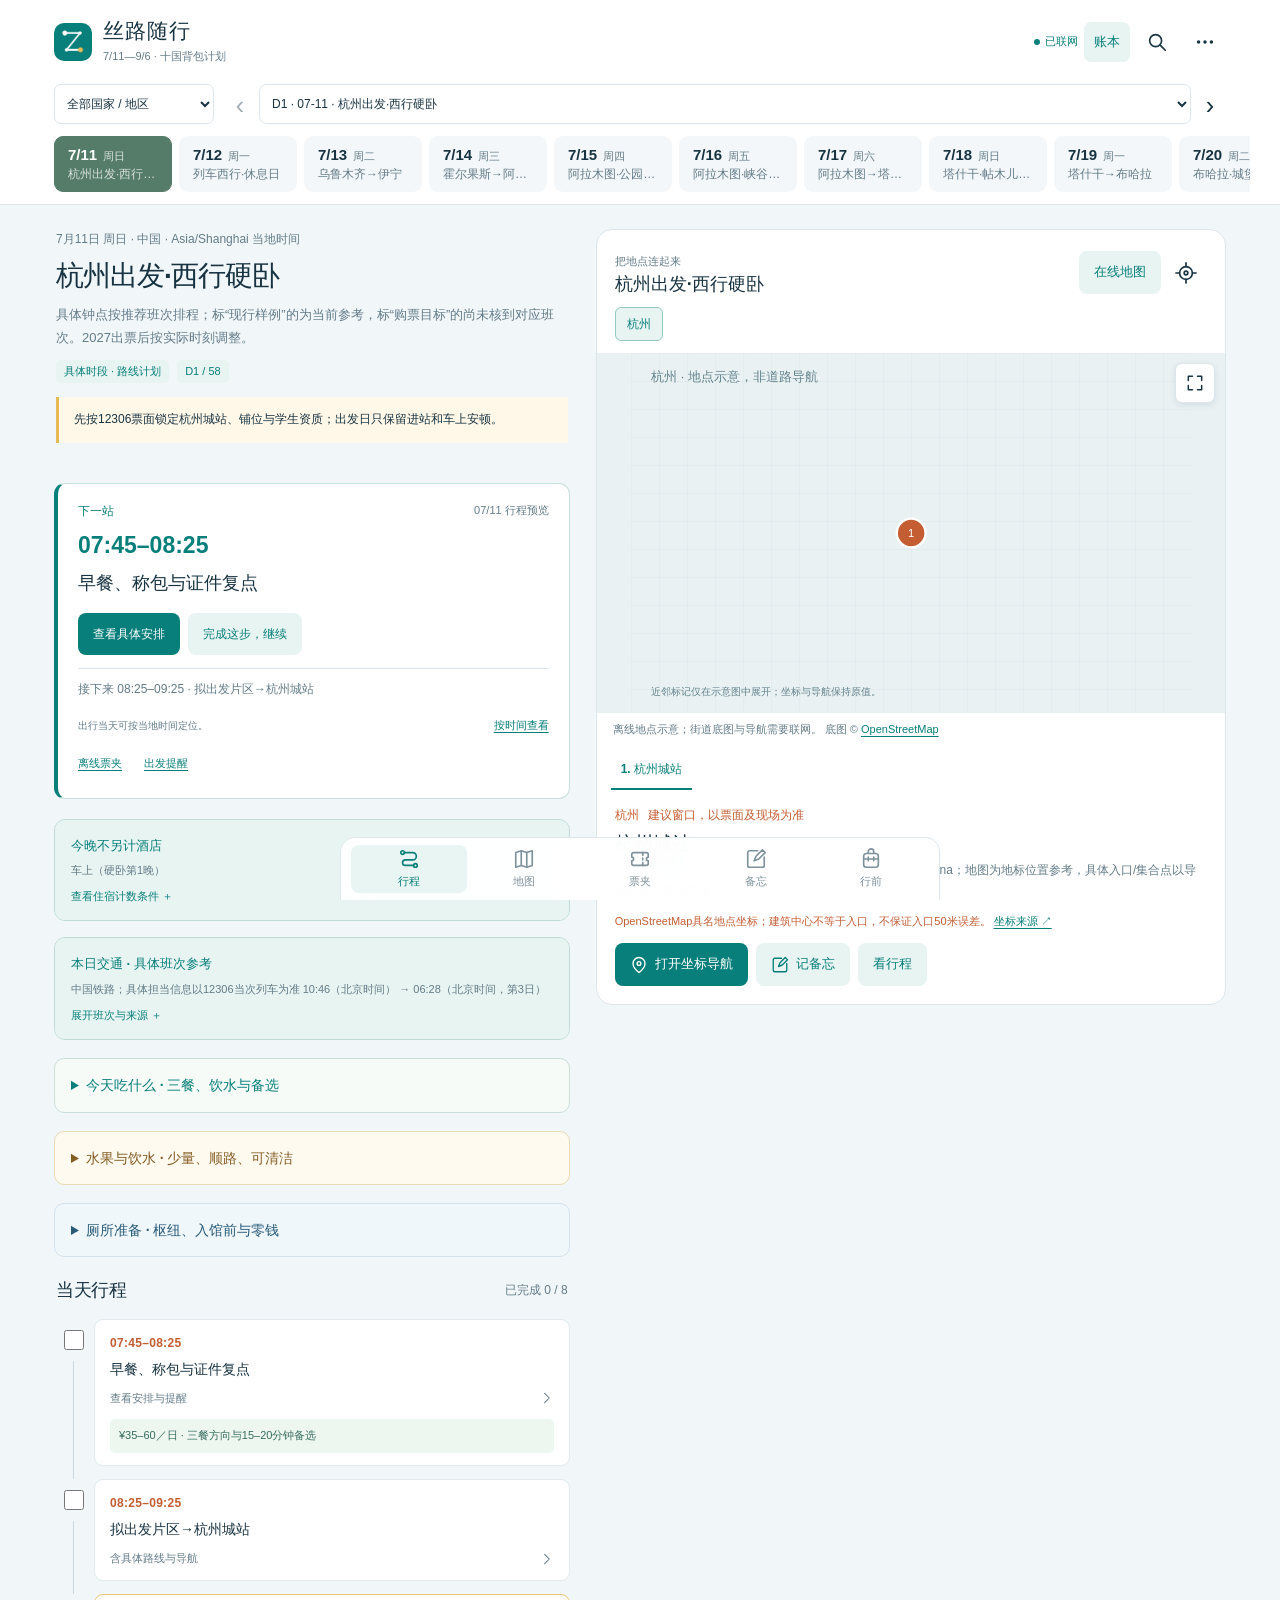
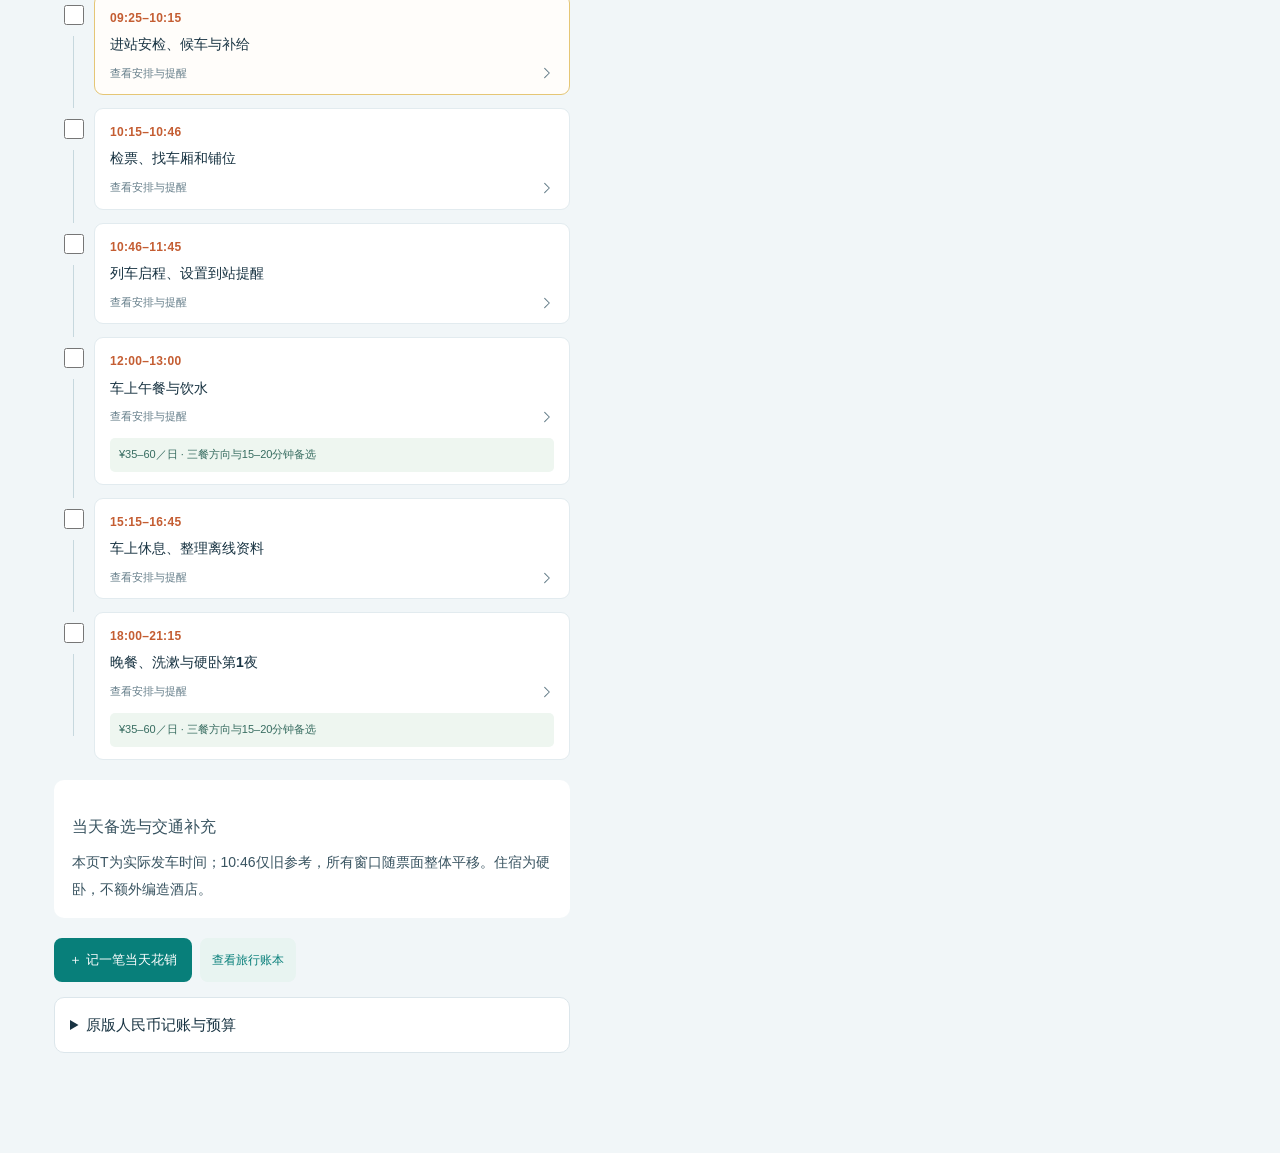
==== commit 7d1ca152: "Update the 58-day itinerary across six regions" ====
--- a/index.html
+++ b/index.html
@@ -12,38 +12,43 @@
   <link rel="icon" href="./icon-192.png">
   <link rel="apple-touch-icon" href="./icon-192.png">
   <link rel="stylesheet" href="./vendor/leaflet.css">
-  <link rel="stylesheet" href="./app.css?v=25">
-  <link rel="stylesheet" href="./stays.css?v=25">
-  <link rel="stylesheet" href="./postcards.css?v=25">
-  <script defer src="./data.js?v=25"></script>
-  <script defer src="./food.js?v=25"></script>
-  <link rel="stylesheet" href="./dining.css?v=25">
-  <script defer src="./dining-data.js?v=25"></script>
-  <script defer src="./dining.js?v=25"></script>
-  <script defer src="./fruit.js?v=25"></script>
-  <script defer src="./toilets.js?v=25"></script>
+  <link rel="stylesheet" href="./app.css?v=26">
+  <link rel="stylesheet" href="./stays.css?v=26">
+  <link rel="stylesheet" href="./postcards.css?v=26">
+  <script defer src="./data.js?v=26"></script>
+  <script defer src="./food.js?v=26"></script>
+  <link rel="stylesheet" href="./dining.css?v=26">
+  <script defer src="./dining-data.js?v=26"></script>
+  <script defer src="./dining.js?v=26"></script>
+  <script defer src="./fruit.js?v=26"></script>
+  <script defer src="./toilets.js?v=26"></script>
   <script defer src="./vendor/leaflet.js"></script>
-  <script defer src="./stays.js?v=25"></script>
-  <script defer src="./postcards.js?v=25"></script>
-  <script defer src="./private-vault.js?v=25"></script>
-  <script defer src="./preparation.js?v=25"></script>
-  <script defer src="./trip-tools.js?v=25"></script>
-  <script defer src="./ledger-core.js?v=25"></script>
-  <script defer src="./ledger-public-data.js?v=25"></script>
-  <script defer src="./ledger-store.js?v=25"></script>
-  <script defer src="./ledger-rates.js?v=25"></script>
-  <script defer src="./planning.js?v=25"></script>
-  <link rel="stylesheet" href="./ledger.css?v=25">
-  <script defer src="./ledger.js?v=25"></script>
-  <script defer src="./flight-watch.js?v=25"></script>
-  <link rel="stylesheet" href="./booking-calendar.css?v=25">
-  <script defer src="./booking-data.js?v=25"></script>
-  <script defer src="./booking-calendar.js?v=25"></script>
-  <script defer src="./fare-targets.js?v=25"></script>
-  <script defer src="./revision58.js?v=25"></script>
-  <script defer src="./geo-data.js?v=25"></script>
-  <script defer src="./geo.js?v=25"></script>
-  <script defer src="./app.js?v=25"></script>
+  <script defer src="./stays.js?v=26"></script>
+  <script defer src="./postcards.js?v=26"></script>
+  <script defer src="./private-vault.js?v=26"></script>
+  <script defer src="./preparation.js?v=26"></script>
+  <script defer src="./trip-tools.js?v=26"></script>
+  <script defer src="./ledger-core.js?v=26"></script>
+  <script defer src="./ledger-public-data.js?v=26"></script>
+  <script defer src="./ledger-store.js?v=26"></script>
+  <script defer src="./ledger-rates.js?v=26"></script>
+  <script defer src="./planning.js?v=26"></script>
+  <link rel="stylesheet" href="./ledger.css?v=26">
+  <script defer src="./ledger.js?v=26"></script>
+  <script defer src="./flight-watch.js?v=26"></script>
+  <link rel="stylesheet" href="./booking-calendar.css?v=26">
+  <script defer src="./booking-data.js?v=26"></script>
+  <script defer src="./booking-calendar.js?v=26"></script>
+  <script defer src="./fare-targets.js?v=26"></script>
+  <script defer src="./revision58.js?v=26"></script>
+  <script defer src="./itinerary26-central.js?v=26"></script>
+  <script defer src="./itinerary26-caucasus-balkans.js?v=26"></script>
+  <script defer src="./itinerary26-turkiye-egypt.js?v=26"></script>
+  <script defer src="./itinerary26-uae.js?v=26"></script>
+  <script defer src="./itinerary26.js?v=26"></script>
+  <script defer src="./geo-data.js?v=26"></script>
+  <script defer src="./geo.js?v=26"></script>
+  <script defer src="./app.js?v=26"></script>
 </head>
 <body data-view="journey">
   <header class="app-header">
@@ -78,7 +83,7 @@
     <button data-view="guide"><span data-icon="bag"></span><span>行前</span></button>
   </nav>
   <dialog id="search-dialog" class="search-dialog"><div class="dialog-top"><h2>找一找</h2><button class="icon-button" data-close="search-dialog" aria-label="关闭搜索" data-icon="close"></button></div><label class="search-box"><span data-icon="search"></span><input id="search-input" type="search" placeholder="厕所、餐店、瀑布、车站、时间…" autocomplete="off"></label><div id="search-results" class="search-results"></div></dialog>
-  <dialog id="help-dialog" class="help-dialog"><div class="dialog-top"><h2>放进口袋</h2><button class="icon-button" data-close="help-dialog" aria-label="关闭帮助" data-icon="close"></button></div><div class="help-content"><h3>像应用一样使用</h3><p>用手机的 Safari 或 Chrome 打开。在浏览器菜单中选择“添加到主屏幕”。微信里看不到这一项时，先用手机浏览器打开。</p><button class="primary-button" id="install-app" hidden>添加到主屏幕</button><p class="app-version">58天路线 v20 · 站点 v25 · 地图 v22</p><button class="soft-button" id="update-app">检查更新并重新打开</button><h3>独立离线文件</h3><p><a href="./silkloop-offline.html" download="丝路随行_58天离线行程.html">下载完整离线行程 HTML</a>。包含计划、地图示意和行前资料，含5笔经本人同意公开的花销，不含本机新增账单、备忘或票据。</p><h3>先联网打开一次</h3><p id="offline-state">正在准备离线内容…</p><p>行程、厕所位置参考、餐店预算与排队建议、地点示意、清单和备忘可以离线使用。街道底图、实时路线与官网需要网络；这里不会下载整座城市的离线地图。</p><h3>公开行程与加密私密区分开</h3><p>切换手机或浏览器不会自动同步。旅途中可以导出一份备份，之后合并导入；清理浏览器数据会清除本机备忘与票夹。更新应用会保留本机记录。</p><div class="help-actions"><button class="primary-button" id="export-data">导出公开清单进度</button><label class="soft-button file-label">导入备份<input type="file" id="import-data" accept="application/json,.json"></label></div><p class="minor">此导出只含公开清单进度。账本在账本页另行导出；酒店订单、票据和私人备忘仍在私密区导出加密备份，票夹附件原件另存。</p><p class="saved-state" id="storage-state"></p><p class="minor">站点更新2026/11/19（v25）；路线与已购航段沿用原定稿。未购航段、报价与营业时间需出发前复核。地图已移除城市中心兜底点；待核实地点不画Pin，入口与道路以现场为准。<a href="./geo-reference.md" target="_blank" rel="noopener">地图核查与待核实清单</a>。底图 © OpenStreetMap 贡献者。</p></div></dialog>
+  <dialog id="help-dialog" class="help-dialog"><div class="dialog-top"><h2>放进口袋</h2><button class="icon-button" data-close="help-dialog" aria-label="关闭帮助" data-icon="close"></button></div><div class="help-content"><h3>像应用一样使用</h3><p>用手机的 Safari 或 Chrome 打开。在浏览器菜单中选择“添加到主屏幕”。微信里看不到这一项时，先用手机浏览器打开。</p><button class="primary-button" id="install-app" hidden>添加到主屏幕</button><p class="app-version">58天路线 · 站点 v26</p><button class="soft-button" id="update-app">检查更新并重新打开</button><h3>独立离线文件</h3><p><a href="./silkloop-offline.html" download="丝路随行_58天离线行程.html">下载完整离线行程 HTML</a>。包含计划、地图示意和行前资料，含5笔经本人同意公开的花销，不含本机新增账单、备忘或票据。</p><h3>先联网打开一次</h3><p id="offline-state">正在准备离线内容…</p><p>行程、厕所位置参考、餐店预算与排队建议、地点示意、清单和备忘可以离线使用。街道底图、实时路线与官网需要网络；这里不会下载整座城市的离线地图。</p><h3>公开行程与加密私密区分开</h3><p>切换手机或浏览器不会自动同步。旅途中可以导出一份备份，之后合并导入；清理浏览器数据会清除本机备忘与票夹。更新应用会保留本机记录。</p><div class="help-actions"><button class="primary-button" id="export-data">导出公开清单进度</button><label class="soft-button file-label">导入备份<input type="file" id="import-data" accept="application/json,.json"></label></div><p class="minor">此导出只含公开清单进度。账本在账本页另行导出；酒店订单、票据和私人备忘仍在私密区导出加密备份，票夹附件原件另存。</p><p class="saved-state" id="storage-state"></p><p class="minor">站点更新2026/11/20（v26），覆盖中亚、高加索、巴尔干、土耳其、埃及与阿联酋。<a href="./itinerary26-reference.md" download="丝路随行_六区更新核查.md">下载本轮核查</a>。未购航段、报价与营业时间需出发前复核。地图已移除城市中心兜底点；待核实地点不画Pin，入口与道路以现场为准。<a href="./geo-reference.md" target="_blank" rel="noopener">地图核查与待核实清单</a>。底图 © OpenStreetMap 贡献者。</p></div></dialog>
   <div class="toast" id="toast" role="status" aria-live="polite"></div>
   <noscript><p class="no-script">请在支持 JavaScript 的手机浏览器中打开，以使用日期切换、地图与备忘。</p></noscript>
 </body>
--- a/app.css
+++ b/app.css
@@ -34,3 +34,6 @@
 .map-unresolved{margin:0 14px 12px;border:1px solid #e4cda4;background:#fffaf0;border-radius:8px;padding:10px 12px;font-size:12px}.map-unresolved summary{cursor:pointer;min-height:32px;color:#845d24;display:flex;align-items:center}.map-unresolved p{font-size:11px;line-height:1.8;color:var(--muted);margin:5px 0 8px}.map-unresolved>div{display:flex;flex-wrap:wrap;gap:6px}.map-unresolved .soft-button{font-size:11px;min-height:40px;padding:7px 10px}.map-unresolved [aria-pressed=true]{outline:2px solid var(--teal)}.map-members{font-size:12px;margin:10px 0}.map-members summary{cursor:pointer;min-height:34px;display:flex;align-items:center;color:var(--teal)}.map-members ul{padding-left:20px;line-height:1.9}.map-empty{display:grid;place-content:center;text-align:center;height:100%;padding:24px;line-height:1.9;color:var(--muted);font-size:13px}.coordinate-note a{color:var(--teal);text-decoration:underline;text-underline-offset:3px}
 
 .vault-import[aria-disabled="true"]{background:#edf0f2;color:#59666d;border:1px solid #d3dce1;cursor:not-allowed}
+
+.itinerary-budget{margin:12px 0;padding:12px 14px;background:var(--surface,#f5f4ee);border-radius:12px;font-size:.88rem;line-height:1.55}
+.itinerary-budget strong{display:block;margin-bottom:3px}
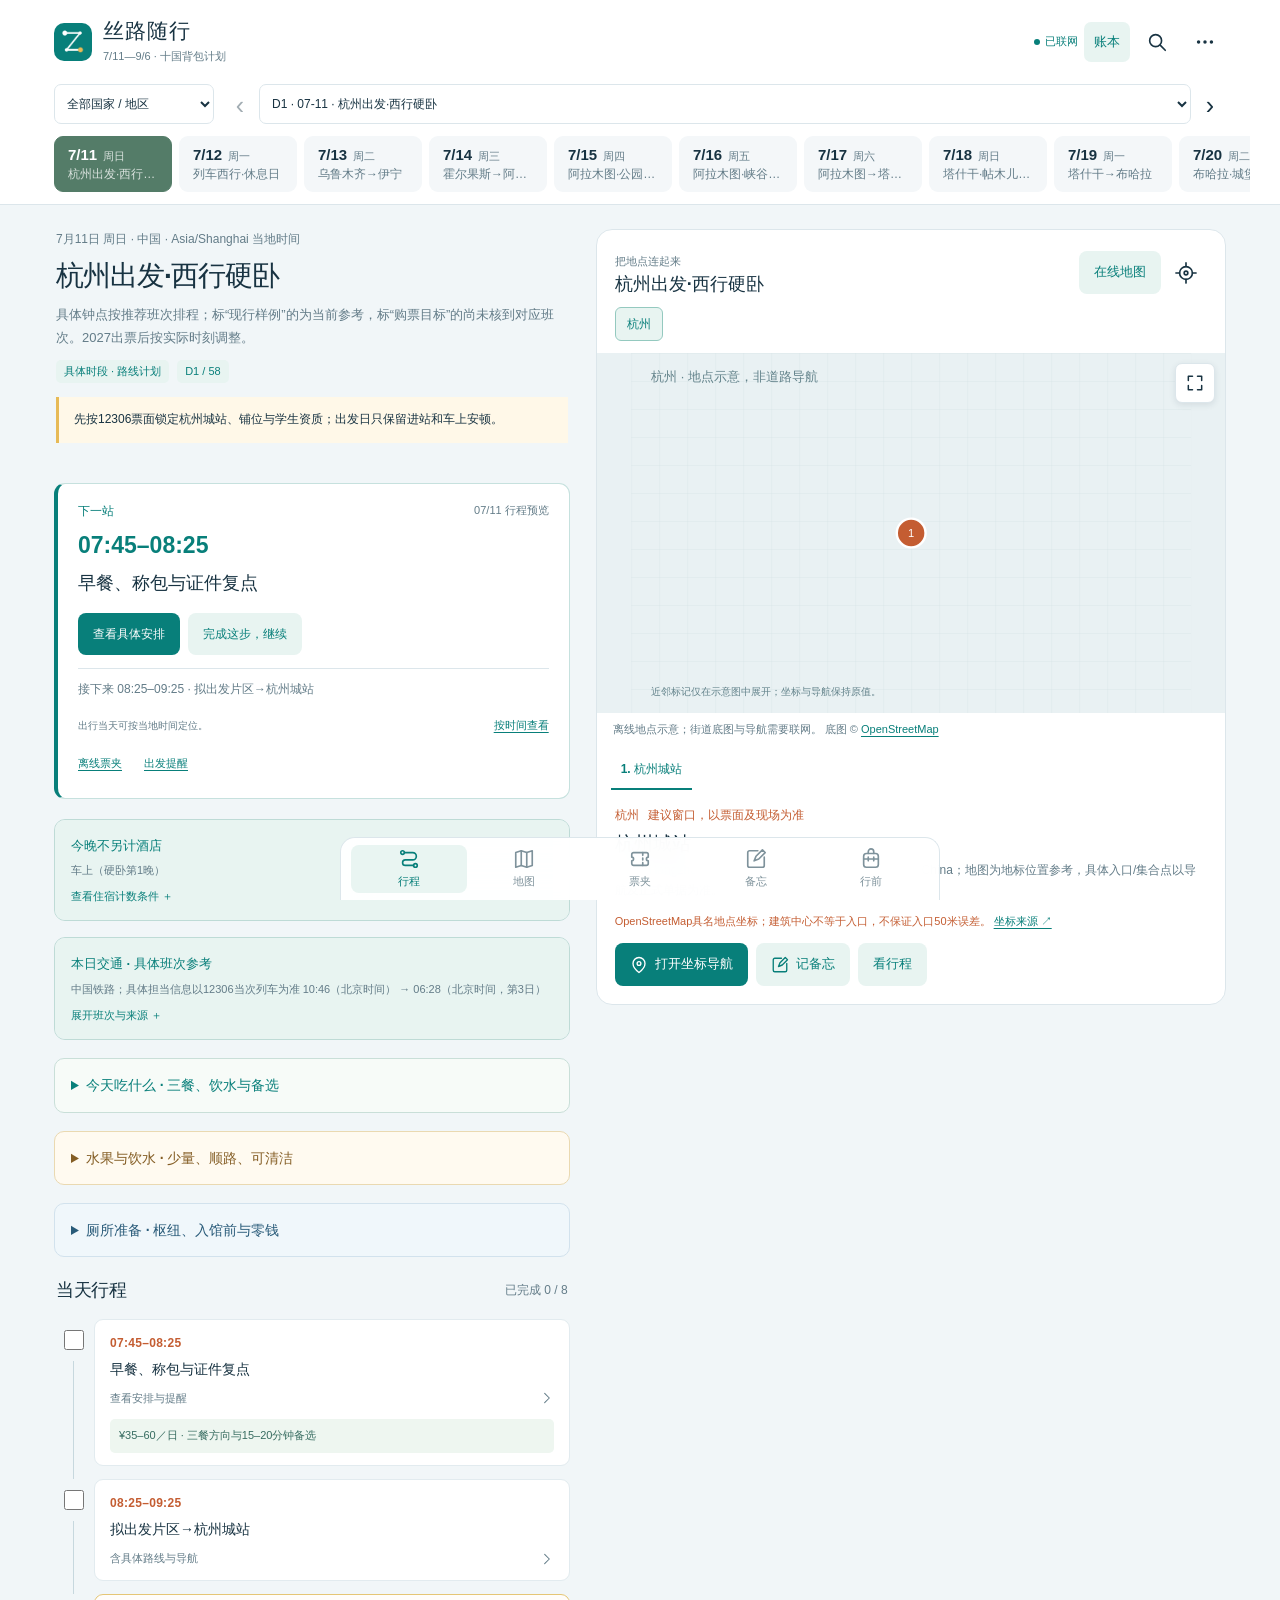
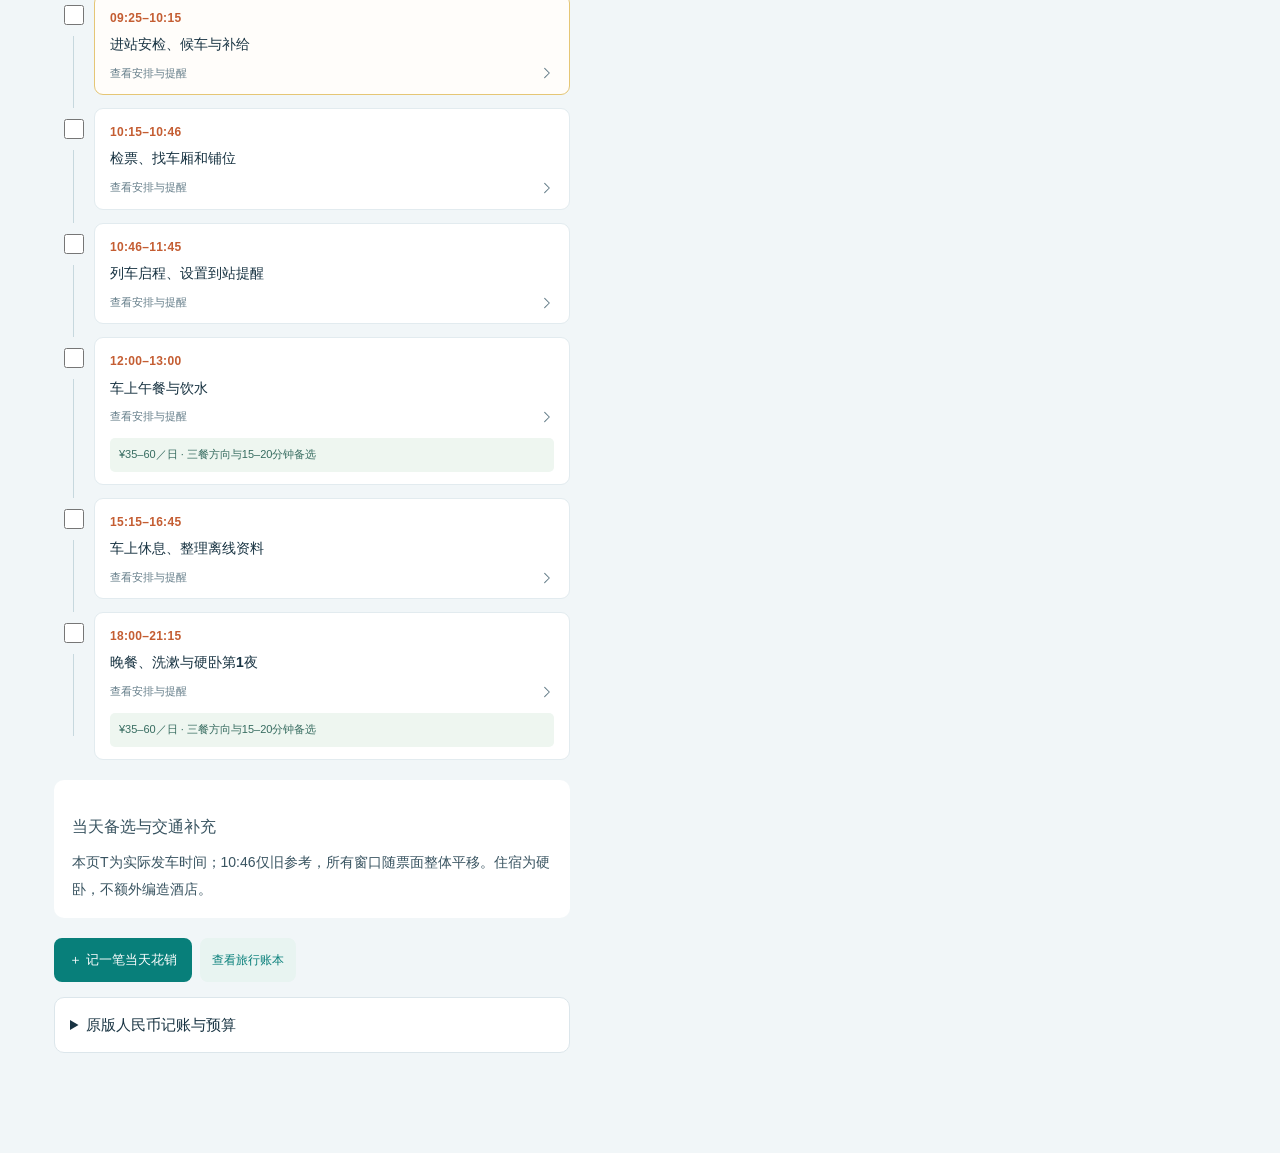
==== commit f238cd33: "Update Siwa itinerary and confirmed Emirates reschedule" ====
--- a/index.html
+++ b/index.html
@@ -12,43 +12,45 @@
   <link rel="icon" href="./icon-192.png">
   <link rel="apple-touch-icon" href="./icon-192.png">
   <link rel="stylesheet" href="./vendor/leaflet.css">
-  <link rel="stylesheet" href="./app.css?v=26">
-  <link rel="stylesheet" href="./stays.css?v=26">
-  <link rel="stylesheet" href="./postcards.css?v=26">
-  <script defer src="./data.js?v=26"></script>
-  <script defer src="./food.js?v=26"></script>
-  <link rel="stylesheet" href="./dining.css?v=26">
-  <script defer src="./dining-data.js?v=26"></script>
-  <script defer src="./dining.js?v=26"></script>
-  <script defer src="./fruit.js?v=26"></script>
-  <script defer src="./toilets.js?v=26"></script>
+  <link rel="stylesheet" href="./app.css?v=27">
+  <link rel="stylesheet" href="./stays.css?v=27">
+  <link rel="stylesheet" href="./postcards.css?v=27">
+  <script defer src="./data.js?v=27"></script>
+  <script defer src="./food.js?v=27"></script>
+  <link rel="stylesheet" href="./dining.css?v=27">
+  <script defer src="./dining-data.js?v=27"></script>
+  <script defer src="./dining.js?v=27"></script>
+  <script defer src="./fruit.js?v=27"></script>
+  <script defer src="./toilets.js?v=27"></script>
   <script defer src="./vendor/leaflet.js"></script>
-  <script defer src="./stays.js?v=26"></script>
-  <script defer src="./postcards.js?v=26"></script>
-  <script defer src="./private-vault.js?v=26"></script>
-  <script defer src="./preparation.js?v=26"></script>
-  <script defer src="./trip-tools.js?v=26"></script>
-  <script defer src="./ledger-core.js?v=26"></script>
-  <script defer src="./ledger-public-data.js?v=26"></script>
-  <script defer src="./ledger-store.js?v=26"></script>
-  <script defer src="./ledger-rates.js?v=26"></script>
-  <script defer src="./planning.js?v=26"></script>
-  <link rel="stylesheet" href="./ledger.css?v=26">
-  <script defer src="./ledger.js?v=26"></script>
-  <script defer src="./flight-watch.js?v=26"></script>
-  <link rel="stylesheet" href="./booking-calendar.css?v=26">
-  <script defer src="./booking-data.js?v=26"></script>
-  <script defer src="./booking-calendar.js?v=26"></script>
-  <script defer src="./fare-targets.js?v=26"></script>
-  <script defer src="./revision58.js?v=26"></script>
-  <script defer src="./itinerary26-central.js?v=26"></script>
-  <script defer src="./itinerary26-caucasus-balkans.js?v=26"></script>
-  <script defer src="./itinerary26-turkiye-egypt.js?v=26"></script>
-  <script defer src="./itinerary26-uae.js?v=26"></script>
-  <script defer src="./itinerary26.js?v=26"></script>
-  <script defer src="./geo-data.js?v=26"></script>
-  <script defer src="./geo.js?v=26"></script>
-  <script defer src="./app.js?v=26"></script>
+  <script defer src="./stays.js?v=27"></script>
+  <script defer src="./postcards.js?v=27"></script>
+  <script defer src="./private-vault.js?v=27"></script>
+  <script defer src="./preparation.js?v=27"></script>
+  <script defer src="./trip-tools.js?v=27"></script>
+  <script defer src="./ledger-core.js?v=27"></script>
+  <script defer src="./ledger-public-data.js?v=27"></script>
+  <script defer src="./ledger-store.js?v=27"></script>
+  <script defer src="./ledger-rates.js?v=27"></script>
+  <script defer src="./planning.js?v=27"></script>
+  <link rel="stylesheet" href="./ledger.css?v=27">
+  <script defer src="./ledger.js?v=27"></script>
+  <script defer src="./flight-watch.js?v=27"></script>
+  <link rel="stylesheet" href="./booking-calendar.css?v=27">
+  <script defer src="./booking-data.js?v=27"></script>
+  <script defer src="./booking-calendar.js?v=27"></script>
+  <script defer src="./fare-targets.js?v=27"></script>
+  <script defer src="./revision58.js?v=27"></script>
+  <script defer src="./itinerary26-central.js?v=27"></script>
+  <script defer src="./itinerary26-caucasus-balkans.js?v=27"></script>
+  <script defer src="./itinerary26-turkiye-egypt.js?v=27"></script>
+  <script defer src="./itinerary26-uae.js?v=27"></script>
+  <script defer src="./itinerary27-egypt.js?v=27"></script>
+  <script defer src="./itinerary27-uae.js?v=27"></script>
+  <script defer src="./itinerary26.js?v=27"></script>
+  <script defer src="./geo-data.js?v=27"></script>
+  <script defer src="./geo.js?v=27"></script>
+  <script defer src="./app.js?v=27"></script>
 </head>
 <body data-view="journey">
   <header class="app-header">
@@ -83,7 +85,7 @@
     <button data-view="guide"><span data-icon="bag"></span><span>行前</span></button>
   </nav>
   <dialog id="search-dialog" class="search-dialog"><div class="dialog-top"><h2>找一找</h2><button class="icon-button" data-close="search-dialog" aria-label="关闭搜索" data-icon="close"></button></div><label class="search-box"><span data-icon="search"></span><input id="search-input" type="search" placeholder="厕所、餐店、瀑布、车站、时间…" autocomplete="off"></label><div id="search-results" class="search-results"></div></dialog>
-  <dialog id="help-dialog" class="help-dialog"><div class="dialog-top"><h2>放进口袋</h2><button class="icon-button" data-close="help-dialog" aria-label="关闭帮助" data-icon="close"></button></div><div class="help-content"><h3>像应用一样使用</h3><p>用手机的 Safari 或 Chrome 打开。在浏览器菜单中选择“添加到主屏幕”。微信里看不到这一项时，先用手机浏览器打开。</p><button class="primary-button" id="install-app" hidden>添加到主屏幕</button><p class="app-version">58天路线 · 站点 v26</p><button class="soft-button" id="update-app">检查更新并重新打开</button><h3>独立离线文件</h3><p><a href="./silkloop-offline.html" download="丝路随行_58天离线行程.html">下载完整离线行程 HTML</a>。包含计划、地图示意和行前资料，含5笔经本人同意公开的花销，不含本机新增账单、备忘或票据。</p><h3>先联网打开一次</h3><p id="offline-state">正在准备离线内容…</p><p>行程、厕所位置参考、餐店预算与排队建议、地点示意、清单和备忘可以离线使用。街道底图、实时路线与官网需要网络；这里不会下载整座城市的离线地图。</p><h3>公开行程与加密私密区分开</h3><p>切换手机或浏览器不会自动同步。旅途中可以导出一份备份，之后合并导入；清理浏览器数据会清除本机备忘与票夹。更新应用会保留本机记录。</p><div class="help-actions"><button class="primary-button" id="export-data">导出公开清单进度</button><label class="soft-button file-label">导入备份<input type="file" id="import-data" accept="application/json,.json"></label></div><p class="minor">此导出只含公开清单进度。账本在账本页另行导出；酒店订单、票据和私人备忘仍在私密区导出加密备份，票夹附件原件另存。</p><p class="saved-state" id="storage-state"></p><p class="minor">站点更新2026/11/20（v26），覆盖中亚、高加索、巴尔干、土耳其、埃及与阿联酋。<a href="./itinerary26-reference.md" download="丝路随行_六区更新核查.md">下载本轮核查</a>。未购航段、报价与营业时间需出发前复核。地图已移除城市中心兜底点；待核实地点不画Pin，入口与道路以现场为准。<a href="./geo-reference.md" target="_blank" rel="noopener">地图核查与待核实清单</a>。底图 © OpenStreetMap 贡献者。</p></div></dialog>
+  <dialog id="help-dialog" class="help-dialog"><div class="dialog-top"><h2>放进口袋</h2><button class="icon-button" data-close="help-dialog" aria-label="关闭帮助" data-icon="close"></button></div><div class="help-content"><h3>像应用一样使用</h3><p>用手机的 Safari 或 Chrome 打开。在浏览器菜单中选择“添加到主屏幕”。微信里看不到这一项时，先用手机浏览器打开。</p><button class="primary-button" id="install-app" hidden>添加到主屏幕</button><p class="app-version">58天路线 · 站点 v27</p><button class="soft-button" id="update-app">检查更新并重新打开</button><h3>独立离线文件</h3><p><a href="./silkloop-offline.html" download="丝路随行_58天离线行程.html">下载完整离线行程 HTML</a>。包含计划、地图示意和行前资料，含5笔经本人同意公开的花销，不含本机新增账单、备忘或票据。</p><h3>先联网打开一次</h3><p id="offline-state">正在准备离线内容…</p><p>行程、厕所位置参考、餐店预算与排队建议、地点示意、清单和备忘可以离线使用。街道底图、实时路线与官网需要网络；这里不会下载整座城市的离线地图。</p><h3>公开行程与加密私密区分开</h3><p>切换手机或浏览器不会自动同步。旅途中可以导出一份备份，之后合并导入；清理浏览器数据会清除本机备忘与票夹。更新应用会保留本机记录。</p><div class="help-actions"><button class="primary-button" id="export-data">导出公开清单进度</button><label class="soft-button file-label">导入备份<input type="file" id="import-data" accept="application/json,.json"></label></div><p class="minor">此导出只含公开清单进度。账本在账本页另行导出；酒店订单、票据和私人备忘仍在私密区导出加密备份，票夹附件原件另存。</p><p class="saved-state" id="storage-state"></p><p class="minor">站点更新2026/11/21（v27），加入锡瓦观星与开罗回程新安排。<a href="./itinerary27-reference.md" download="丝路随行_v27锡瓦与改签参考.md">下载本轮核查</a>。未购航段、报价与营业时间需出发前复核。地图已移除城市中心兜底点；待核实地点不画Pin，入口与道路以现场为准。<a href="./geo-reference.md" target="_blank" rel="noopener">地图核查与待核实清单</a>。底图 © OpenStreetMap 贡献者。</p></div></dialog>
   <div class="toast" id="toast" role="status" aria-live="polite"></div>
   <noscript><p class="no-script">请在支持 JavaScript 的手机浏览器中打开，以使用日期切换、地图与备忘。</p></noscript>
 </body>
